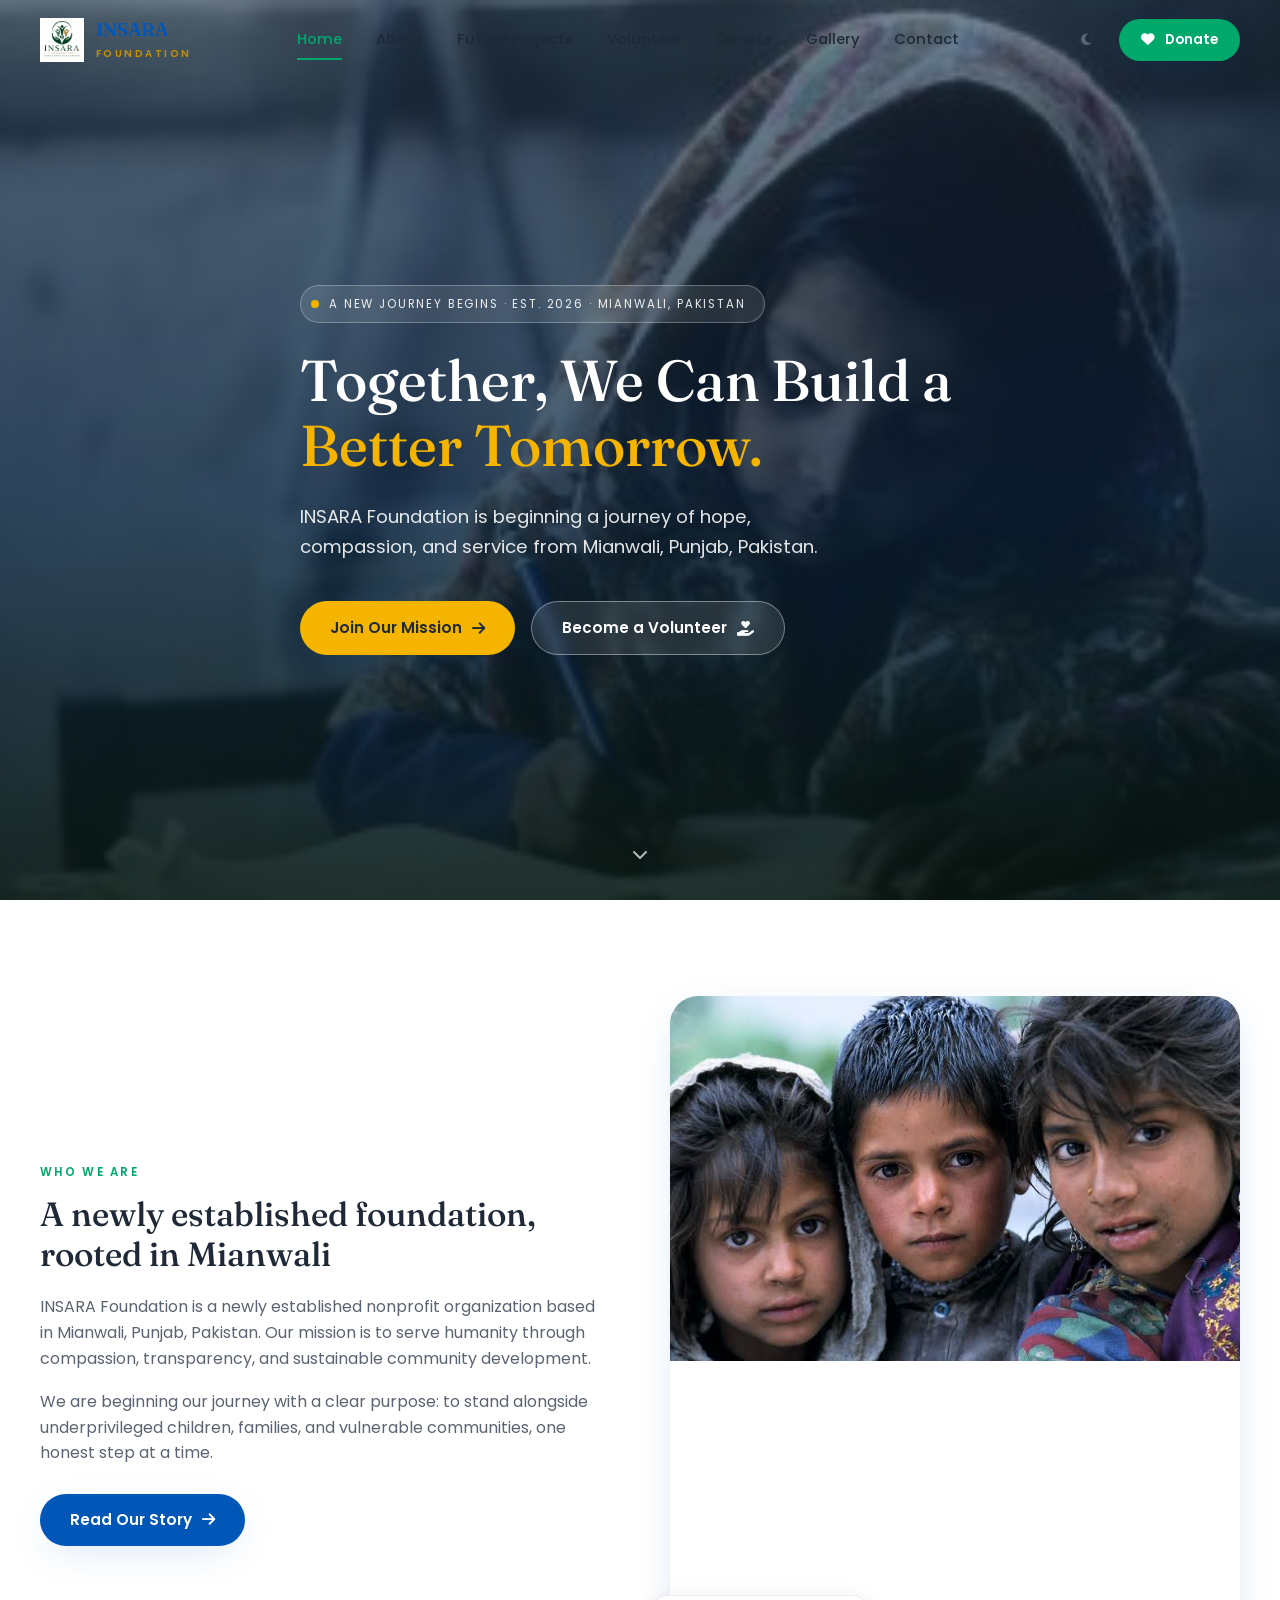
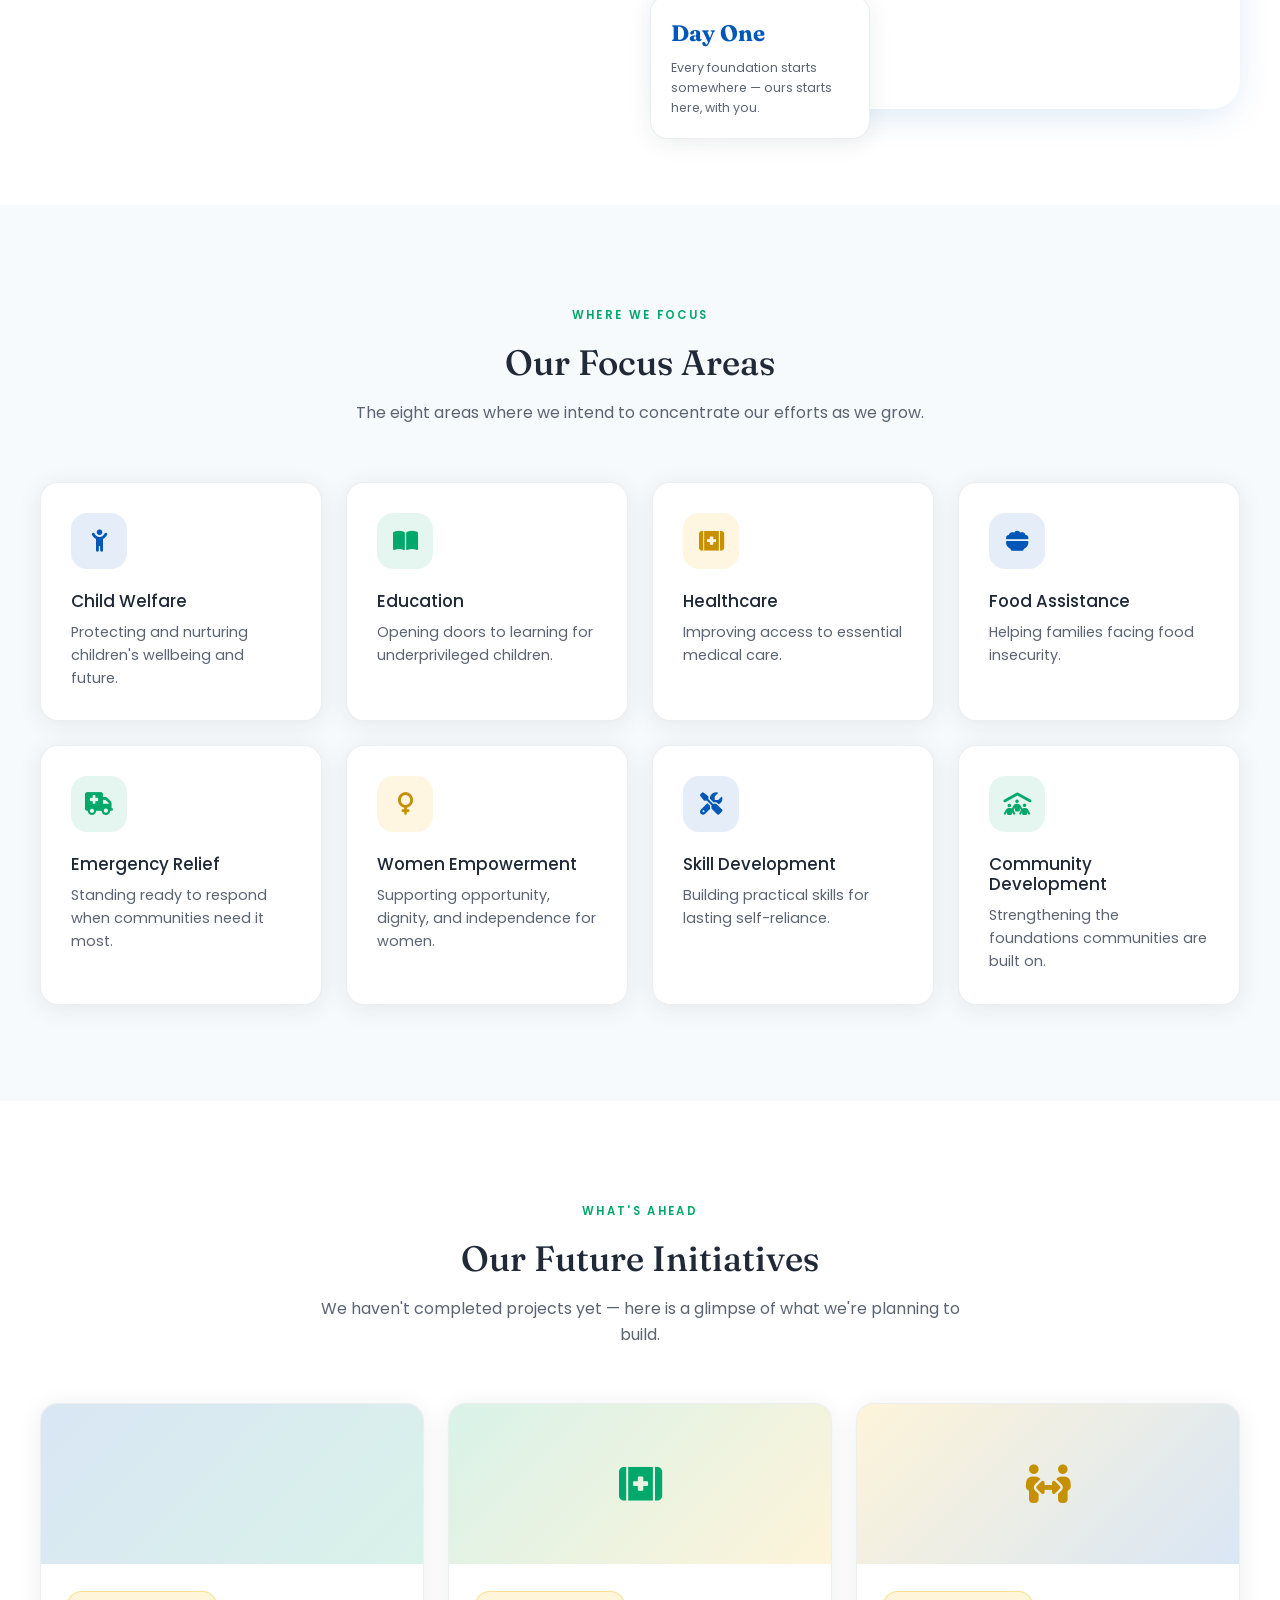
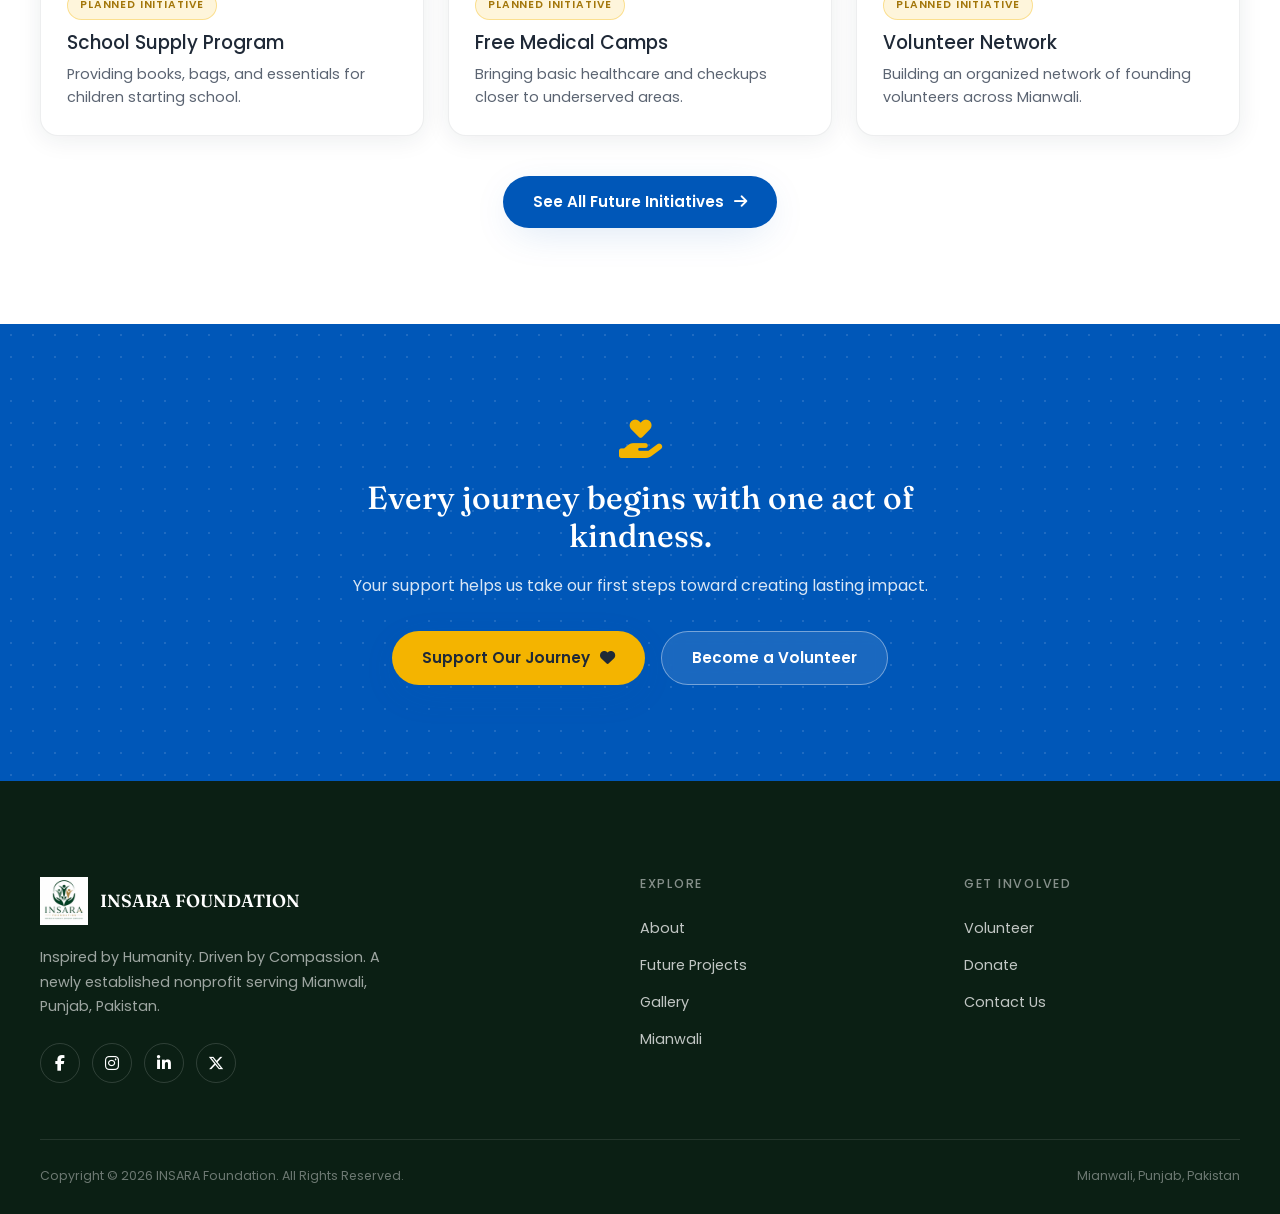
==== index.html @ dec99f6a "first test" ====
<!DOCTYPE html>
<html lang="en">
<head>
<meta charset="UTF-8">
<meta name="viewport" content="width=device-width, initial-scale=1.0">
<title>INSARA Foundation | Inspired by Humanity. Driven by Compassion.</title>
<meta name="description" content="INSARA Foundation is a newly established nonprofit organization based in Mianwali, Punjab, Pakistan, serving humanity through compassion, transparency, and sustainable community development.">
<meta name="keywords" content="INSARA Foundation, Mianwali, Punjab, Pakistan, NGO, nonprofit, charity, humanitarian, volunteer, donate">
<meta property="og:title" content="INSARA Foundation | Inspired by Humanity. Driven by Compassion.">
<meta property="og:description" content="INSARA Foundation is a newly established nonprofit organization based in Mianwali, Punjab, Pakistan, serving humanity through compassion, transparency, and sustainable community development.">
<meta property="og:type" content="website">
<meta property="og:image" content="images/hero.jpg">
<link rel="icon" href="images/favicon.png" type="image/png">
<link rel="stylesheet" href="css/style.css">
<link rel="stylesheet" href="css/responsive.css">
<link rel="stylesheet" href="https://cdnjs.cloudflare.com/ajax/libs/font-awesome/6.5.1/css/all.min.css">
</head>
<body>
<header class="site-header" id="site-header">
  <div class="container nav-wrap">
    <a href="index.html" class="brand">
      <img src="images/logo-sm.png" alt="INSARA Foundation logo" width="44" height="44">
      <span>
        <span class="brand-name">INSARA</span>
        <span class="brand-sub">FOUNDATION</span>
      </span>
    </a>
    <nav class="main-nav">
        <a href="index.html" class="active">Home</a>
        <a href="about.html">About</a>
        <a href="projects.html">Future Projects</a>
        <a href="volunteer.html">Volunteer</a>
        <a href="donate.html">Donate</a>
        <a href="gallery.html">Gallery</a>
        <a href="contact.html">Contact</a>
    </nav>
    <div class="header-actions">
      <button class="icon-btn" id="dark-toggle" aria-label="Toggle dark mode"><i class="fa-solid fa-moon"></i></button>
      <a href="donate.html" class="btn btn-secondary" style="padding:10px 22px;font-size:.85rem;"><i class="fa-solid fa-heart"></i> Donate</a>
      <button class="icon-btn menu-toggle" id="menu-toggle" aria-label="Open menu" aria-expanded="false"><i class="fa-solid fa-bars"></i></button>
    </div>
  </div>
  <div class="mobile-nav" id="mobile-nav">
      <a href="index.html">Home</a>
      <a href="about.html">About</a>
      <a href="projects.html">Future Projects</a>
      <a href="volunteer.html">Volunteer</a>
      <a href="donate.html">Donate</a>
      <a href="gallery.html">Gallery</a>
      <a href="contact.html">Contact</a>
    <a href="donate.html" class="btn btn-secondary btn-block" style="margin-top:18px;"><i class="fa-solid fa-heart"></i> Donate</a>
  </div>
</header>

<section class="hero" style="background-image:url('images/hero.jpg');">
  <div class="container hero-inner">
    <div class="badge">
      <span class="dot"></span>
      <span>A New Journey Begins &middot; Est. 2026 &middot; Mianwali, Pakistan</span>
    </div>
    <h1>Together, We Can Build a <span>Better Tomorrow.</span></h1>
    <p>INSARA Foundation is beginning a journey of hope, compassion, and service from Mianwali, Punjab, Pakistan.</p>
    <div class="hero-actions">
      <a href="about.html#mission" class="btn btn-accent">Join Our Mission <i class="fa-solid fa-arrow-right"></i></a>
      <a href="volunteer.html" class="btn btn-outline">Become a Volunteer <i class="fa-solid fa-hand-holding-heart"></i></a>
    </div>
  </div>
  <a href="#about-teaser" class="scroll-cue" aria-label="Scroll down"><i class="fa-solid fa-chevron-down"></i></a>
</section>

<section class="section" id="about-teaser">
  <div class="container two-col">
    <div class="reveal">
      <span class="eyebrow">Who We Are</span>
      <h2 class="font-display" style="font-size:2.1rem;margin-bottom:20px;">A newly established foundation, rooted in Mianwali</h2>
      <p style="color:var(--color-text-muted);margin-bottom:18px;">INSARA Foundation is a newly established nonprofit organization based in Mianwali, Punjab, Pakistan. Our mission is to serve humanity through compassion, transparency, and sustainable community development.</p>
      <p style="color:var(--color-text-muted);margin-bottom:28px;">We are beginning our journey with a clear purpose: to stand alongside underprivileged children, families, and vulnerable communities, one honest step at a time.</p>
      <a href="about.html" class="btn btn-primary">Read Our Story <i class="fa-solid fa-arrow-right"></i></a>
    </div>
    <div class="img-wrap reveal">
      <div class="img-round" style="aspect-ratio:4/5;">
        <img loading="lazy" src="images/about.jpg" alt="A young girl studying, representing the children INSARA Foundation hopes to support">
      </div>
      <div class="floating-card">
        <strong>Day One</strong>
        <p>Every foundation starts somewhere &mdash; ours starts here, with you.</p>
      </div>
    </div>
  </div>
</section>

<section class="section section-alt">
  <div class="container">
    <div class="section-head reveal">
      <span class="eyebrow">Where We Focus</span>
      <h2 class="font-display">Our Focus Areas</h2>
      <p>The eight areas where we intend to concentrate our efforts as we grow.</p>
    </div>
    <div class="grid grid-4">
      <div class="card focus-card reveal"><div class="icon-box blue"><i class="fa-solid fa-child-reaching"></i></div><h3>Child Welfare</h3><p>Protecting and nurturing children's wellbeing and future.</p></div>
      <div class="card focus-card reveal"><div class="icon-box green"><i class="fa-solid fa-book-open"></i></div><h3>Education</h3><p>Opening doors to learning for underprivileged children.</p></div>
      <div class="card focus-card reveal"><div class="icon-box gold"><i class="fa-solid fa-kit-medical"></i></div><h3>Healthcare</h3><p>Improving access to essential medical care.</p></div>
      <div class="card focus-card reveal"><div class="icon-box blue"><i class="fa-solid fa-bowl-food"></i></div><h3>Food Assistance</h3><p>Helping families facing food insecurity.</p></div>
      <div class="card focus-card reveal"><div class="icon-box green"><i class="fa-solid fa-truck-medical"></i></div><h3>Emergency Relief</h3><p>Standing ready to respond when communities need it most.</p></div>
      <div class="card focus-card reveal"><div class="icon-box gold"><i class="fa-solid fa-venus"></i></div><h3>Women Empowerment</h3><p>Supporting opportunity, dignity, and independence for women.</p></div>
      <div class="card focus-card reveal"><div class="icon-box blue"><i class="fa-solid fa-screwdriver-wrench"></i></div><h3>Skill Development</h3><p>Building practical skills for lasting self-reliance.</p></div>
      <div class="card focus-card reveal"><div class="icon-box green"><i class="fa-solid fa-people-roof"></i></div><h3>Community Development</h3><p>Strengthening the foundations communities are built on.</p></div>
    </div>
  </div>
</section>

<section class="section">
  <div class="container">
    <div class="section-head reveal">
      <span class="eyebrow">What's Ahead</span>
      <h2 class="font-display">Our Future Initiatives</h2>
      <p>We haven't completed projects yet &mdash; here is a glimpse of what we're planning to build.</p>
    </div>
    <div class="grid grid-3">
      <div class="card initiative-card reveal">
        <div class="initiative-thumb g1"><i class="fa-solid fa-backpack"></i></div>
        <div class="initiative-body"><span class="planned-badge">Planned Initiative</span><h3 style="margin:12px 0 8px;">School Supply Program</h3><p style="font-size:.9rem;color:var(--color-text-muted);">Providing books, bags, and essentials for children starting school.</p></div>
      </div>
      <div class="card initiative-card reveal">
        <div class="initiative-thumb g2"><i class="fa-solid fa-kit-medical"></i></div>
        <div class="initiative-body"><span class="planned-badge">Planned Initiative</span><h3 style="margin:12px 0 8px;">Free Medical Camps</h3><p style="font-size:.9rem;color:var(--color-text-muted);">Bringing basic healthcare and checkups closer to underserved areas.</p></div>
      </div>
      <div class="card initiative-card reveal">
        <div class="initiative-thumb g3"><i class="fa-solid fa-people-arrows"></i></div>
        <div class="initiative-body"><span class="planned-badge">Planned Initiative</span><h3 style="margin:12px 0 8px;">Volunteer Network</h3><p style="font-size:.9rem;color:var(--color-text-muted);">Building an organized network of founding volunteers across Mianwali.</p></div>
      </div>
    </div>
    <div style="text-align:center;margin-top:40px;">
      <a href="projects.html" class="btn btn-primary">See All Future Initiatives <i class="fa-solid fa-arrow-right"></i></a>
    </div>
  </div>
</section>

<section class="section bg-primary bg-dots">
  <div class="container" style="text-align:center;position:relative;">
    <i class="fa-solid fa-hand-holding-heart" style="font-size:2.4rem;color:var(--color-accent);margin-bottom:20px;display:block;"></i>
    <h2 class="font-display reveal" style="font-size:2rem;max-width:640px;margin:0 auto 18px;">Every journey begins with one act of kindness.</h2>
    <p class="reveal" style="max-width:600px;margin:0 auto 32px;color:rgba(255,255,255,.85);">Your support helps us take our first steps toward creating lasting impact.</p>
    <div style="display:flex;gap:16px;justify-content:center;flex-wrap:wrap;">
      <a href="donate.html" class="btn btn-accent">Support Our Journey <i class="fa-solid fa-heart"></i></a>
      <a href="volunteer.html" class="btn btn-outline">Become a Volunteer</a>
    </div>
  </div>
</section>
<footer class="site-footer">
  <div class="container">
    <div class="footer-grid">
      <div class="footer-brand-col">
        <a href="index.html" class="footer-brand">
          <img src="images/logo-sm.png" alt="INSARA Foundation logo">
          <span class="font-display" style="font-weight:600;font-size:1.1rem;">INSARA FOUNDATION</span>
        </a>
        <p class="footer-desc">Inspired by Humanity. Driven by Compassion. A newly established nonprofit serving Mianwali, Punjab, Pakistan.</p>
        <div class="social-row">
          <a href="#" aria-label="Facebook"><i class="fa-brands fa-facebook-f"></i></a>
          <a href="#" aria-label="Instagram"><i class="fa-brands fa-instagram"></i></a>
          <a href="#" aria-label="LinkedIn"><i class="fa-brands fa-linkedin-in"></i></a>
          <a href="#" aria-label="X"><i class="fa-brands fa-x-twitter"></i></a>
        </div>
      </div>
      <div class="footer-col">
        <h4>Explore</h4>
        <a href="about.html">About</a>
        <a href="projects.html">Future Projects</a>
        <a href="gallery.html">Gallery</a>
        <a href="about.html#mianwali">Mianwali</a>
      </div>
      <div class="footer-col">
        <h4>Get Involved</h4>
        <a href="volunteer.html">Volunteer</a>
        <a href="donate.html">Donate</a>
        <a href="contact.html">Contact Us</a>
      </div>
    </div>
    <div class="footer-bottom">
      <p>Copyright &copy; 2026 INSARA Foundation. All Rights Reserved.</p>
      <p>Mianwali, Punjab, Pakistan</p>
    </div>
  </div>
</footer>

<button class="back-to-top" id="back-to-top" aria-label="Back to top"><i class="fa-solid fa-arrow-up"></i></button>
<script src="js/script.js"></script>
</body>
</html>
---- css/style.css ----
/* ==========================================================================
   INSARA FOUNDATION — MAIN STYLESHEET
   Edit colors, fonts and spacing in :root below to restyle the whole site.
   ========================================================================== */

@import url('https://fonts.googleapis.com/css2?family=Poppins:ital,wght@0,300;0,400;0,500;0,600;0,700;0,800;1,500&family=Fraunces:ital,opsz,wght@0,9..144,500;1,9..144,500&display=swap');

:root{
  /* ---- brand colors (from the requested palette) ---- */
  --color-primary:        #0057B8;
  --color-primary-light:  #2E7CD6;
  --color-primary-dark:   #00408A;
  --color-secondary:      #00A86B;
  --color-secondary-light:#28C48A;
  --color-secondary-dark: #007A4D;
  --color-accent:         #F4B400;
  --color-accent-light:   #FFCB3D;
  --color-accent-dark:    #C79000;
  --color-bg:             #FFFFFF;
  --color-bg-alt:         #F7FAFC;
  --color-text:           #1F2937;
  --color-text-muted:     #5B6472;
  --color-border:         rgba(31,41,55,.08);

  /* ---- dark mode overrides ---- */
  --color-bg-dark:        #0B1120;
  --color-bg-alt-dark:    #0E1626;
  --color-card-dark:      #111A2E;
  --color-text-dark:      #F3F4F6;
  --color-border-dark:    rgba(255,255,255,.1);

  --font-body: 'Poppins', ui-sans-serif, system-ui, sans-serif;
  --font-display: 'Fraunces', 'Poppins', serif;

  --radius-sm: 10px;
  --radius-md: 18px;
  --radius-lg: 28px;
  --radius-pill: 999px;

  --shadow-soft: 0 10px 40px -10px rgba(0,87,184,.18);
  --shadow-card: 0 4px 24px rgba(31,41,55,.08);

  --container: 1240px;
  --header-h: 80px;
}

/* ---------------------------------- reset --------------------------------- */
*, *::before, *::after{ box-sizing:border-box; margin:0; padding:0; }
html{ scroll-behavior:smooth; -webkit-text-size-adjust:100%; }
body{
  font-family:var(--font-body);
  color:var(--color-text);
  background:var(--color-bg);
  line-height:1.6;
  -webkit-font-smoothing:antialiased;
  transition:background-color .3s ease, color .3s ease;
}
img{ max-width:100%; display:block; }
a{ color:inherit; text-decoration:none; }
ul{ list-style:none; }
button{ font-family:inherit; cursor:pointer; border:none; background:none; color:inherit; }
input, textarea, select{ font-family:inherit; font-size:1rem; }
h1,h2,h3,h4{ font-weight:500; line-height:1.2; }
::selection{ background:var(--color-secondary); color:#fff; }

body.dark{
  background:var(--color-bg-dark);
  color:var(--color-text-dark);
}

.container{ max-width:var(--container); margin-inline:auto; padding-inline:20px; }
.section{ padding:96px 0; }
.section-alt{ background:var(--color-bg-alt); }
body.dark .section-alt{ background:var(--color-bg-alt-dark); }

.font-display{ font-family:var(--font-display); }

.eyebrow{
  display:inline-block;
  color:var(--color-secondary);
  font-weight:600;
  letter-spacing:.2em;
  font-size:.72rem;
  text-transform:uppercase;
  margin-bottom:12px;
}
.section-head{ max-width:640px; margin:0 auto 56px; text-align:center; }
.section-head h2{ font-size:2.2rem; margin-top:6px; }
.section-head p{ color:var(--color-text-muted); margin-top:16px; }
body.dark .section-head p{ color:#9CA3AF; }

/* ------------------------------- buttons ------------------------------- */
.btn{
  display:inline-flex; align-items:center; gap:10px;
  font-weight:600; font-size:.95rem;
  padding:14px 30px; border-radius:var(--radius-pill);
  transition:transform .2s ease, box-shadow .2s ease, background-color .2s ease, color .2s ease;
}
.btn:hover{ transform:translateY(-2px); }
.btn-primary{ background:var(--color-primary); color:#fff; box-shadow:var(--shadow-soft); }
.btn-primary:hover{ background:var(--color-primary-dark); }
.btn-secondary{ background:var(--color-secondary); color:#fff; box-shadow:var(--shadow-soft); }
.btn-secondary:hover{ background:var(--color-secondary-dark); }
.btn-accent{ background:var(--color-accent); color:var(--color-text); box-shadow:var(--shadow-soft); }
.btn-accent:hover{ background:var(--color-accent-dark); }
.btn-outline{ background:rgba(255,255,255,.1); border:1px solid rgba(255,255,255,.4); color:#fff; backdrop-filter:blur(6px); }
.btn-outline:hover{ background:rgba(255,255,255,.2); }
.btn-block{ width:100%; justify-content:center; }

/* -------------------------------- header -------------------------------- */
.site-header{
  position:fixed; top:0; left:0; right:0; z-index:1000;
  transition:all .3s ease;
}
.site-header.scrolled{
  background:rgba(255,255,255,.92);
  backdrop-filter:blur(12px);
  box-shadow:0 4px 24px rgba(0,0,0,.08);
}
body.dark .site-header.scrolled{ background:rgba(11,17,32,.92); }

.nav-wrap{
  display:flex; align-items:center; justify-content:space-between;
  height:var(--header-h); transition:height .3s ease;
}
.site-header.scrolled .nav-wrap{ height:64px; }

.brand{ display:flex; align-items:center; gap:12px; }
.brand img{ height:44px; width:44px; object-fit:contain; }
.brand-name{ font-family:var(--font-display); font-weight:600; font-size:1.15rem; color:var(--color-primary); line-height:1.1; }
body.dark .brand-name{ color:#fff; }
.brand-sub{ display:block; font-size:.62rem; letter-spacing:.25em; color:var(--color-accent-dark); font-weight:600; margin-top:2px; }
body.dark .brand-sub{ color:var(--color-accent); }

.main-nav{ display:flex; align-items:center; gap:34px; }
.main-nav a{
  font-size:.92rem; font-weight:500; color:var(--color-text); position:relative; padding:4px 0;
}
body.dark .main-nav a{ color:#E5E7EB; }
.main-nav a::after{
  content:''; position:absolute; left:0; bottom:-4px; width:0; height:2px;
  background:var(--color-secondary); transition:width .25s ease;
}
.main-nav a:hover::after, .main-nav a.active::after{ width:100%; }
.main-nav a.active{ color:var(--color-secondary); }

.header-actions{ display:flex; align-items:center; gap:12px; }
.icon-btn{
  height:42px; width:42px; border-radius:50%; display:grid; place-items:center;
  border:1px solid var(--color-border); color:var(--color-text-muted);
  transition:all .2s ease;
}
.icon-btn:hover{ border-color:var(--color-secondary); color:var(--color-secondary); }
body.dark .icon-btn{ border-color:var(--color-border-dark); color:#D1D5DB; }

.menu-toggle{ display:none; }

.mobile-nav{
  display:none; position:fixed; inset:var(--header-h) 0 0 0; z-index:999;
  background:#fff; padding:24px 20px; overflow-y:auto;
}
body.dark .mobile-nav{ background:var(--color-bg-dark); }
.mobile-nav.open{ display:block; }
.mobile-nav a{
  display:block; padding:16px 4px; border-bottom:1px solid var(--color-border);
  font-weight:500;
}
body.dark .mobile-nav a{ border-color:var(--color-border-dark); }

/* -------------------------------- hero -------------------------------- */
.hero{
  min-height:100vh; display:flex; align-items:center;
  padding-top:calc(var(--header-h) + 40px); padding-bottom:80px;
  position:relative; color:#fff;
  background-size:cover; background-position:center 30%;
}
.hero::before{
  content:''; position:absolute; inset:0;
  background:linear-gradient(180deg, rgba(0,30,60,.55) 0%, rgba(0,30,60,.74) 55%, rgba(3,20,15,.88) 100%);
}
.hero-inner{ position:relative; max-width:720px; }
.badge{
  display:inline-flex; align-items:center; gap:10px;
  background:rgba(255,255,255,.1); border:1px solid rgba(255,255,255,.28);
  backdrop-filter:blur(6px);
  padding:9px 18px 9px 10px; border-radius:var(--radius-pill); margin-bottom:26px;
}
.badge .dot{ height:8px; width:8px; border-radius:50%; background:var(--color-accent); animation:pulse 2s infinite; }
.badge span:last-child{ font-size:.72rem; letter-spacing:.16em; text-transform:uppercase; color:rgba(255,255,255,.9); }
@keyframes pulse{ 0%,100%{ opacity:1;} 50%{ opacity:.4;} }

.hero h1{ font-family:var(--font-display); font-size:clamp(2.2rem, 5vw, 3.6rem); line-height:1.12; }
.hero h1 span{ color:var(--color-accent); }
.hero p{ margin-top:24px; font-size:1.15rem; color:rgba(255,255,255,.88); max-width:560px; }
.hero-actions{ display:flex; flex-wrap:wrap; gap:16px; margin-top:40px; }

.page-hero{
  min-height:52vh; display:flex; align-items:center;
  padding-top:calc(var(--header-h) + 40px); padding-bottom:64px;
  position:relative; color:#fff; background-size:cover; background-position:center;
}
.page-hero::before{ content:''; position:absolute; inset:0; background:linear-gradient(180deg, rgba(0,30,60,.62), rgba(3,20,15,.86)); }
.page-hero-inner{ position:relative; max-width:680px; }
.page-hero h1{ font-family:var(--font-display); font-size:clamp(2rem,4.5vw,3rem); }
.page-hero p{ margin-top:16px; color:rgba(255,255,255,.85); font-size:1.05rem; }
.breadcrumb{ font-size:.8rem; color:rgba(255,255,255,.7); margin-bottom:16px; }
.breadcrumb a:hover{ color:#fff; }

.scroll-cue{
  position:absolute; bottom:32px; left:50%; transform:translateX(-50%);
  color:rgba(255,255,255,.7); animation:bob 2.2s ease-in-out infinite;
}
@keyframes bob{ 0%,100%{ transform:translate(-50%,0);} 50%{ transform:translate(-50%,8px);} }

/* -------------------------------- grids -------------------------------- */
.grid{ display:grid; gap:24px; }
.grid-2{ grid-template-columns:repeat(2,1fr); }
.grid-3{ grid-template-columns:repeat(3,1fr); }
.grid-4{ grid-template-columns:repeat(4,1fr); }
.two-col{ display:grid; grid-template-columns:1fr 1fr; gap:60px; align-items:center; }

/* -------------------------------- cards -------------------------------- */
.card{
  background:#fff; border:1px solid var(--color-border); border-radius:var(--radius-md);
  box-shadow:var(--shadow-card); transition:transform .35s ease, box-shadow .35s ease;
}
body.dark .card{ background:var(--color-card-dark); border-color:var(--color-border-dark); }
.card:hover{ transform:translateY(-6px); box-shadow:0 20px 40px -12px rgba(0,87,184,.22); }
.card-pad{ padding:34px; }

.icon-box{
  height:56px; width:56px; border-radius:16px; display:grid; place-items:center;
  margin-bottom:22px; font-size:1.4rem;
}
.icon-box.blue{ background:rgba(0,87,184,.1); color:var(--color-primary); }
.icon-box.green{ background:rgba(0,168,107,.1); color:var(--color-secondary); }
.icon-box.gold{ background:rgba(244,180,0,.12); color:var(--color-accent-dark); }

.value-card{
  text-align:center; padding:26px 16px; border-radius:var(--radius-md);
  background:#fff; border:1px solid var(--color-border);
}
body.dark .value-card{ background:var(--color-card-dark); border-color:var(--color-border-dark); }
.value-card i{ font-size:1.6rem; margin-bottom:12px; }
.value-card p{ font-weight:500; font-size:.92rem; }

.focus-card{ padding:30px; border-radius:var(--radius-md); }
.focus-card h3{ margin-bottom:10px; font-size:1.05rem; }
.focus-card p{ color:var(--color-text-muted); font-size:.9rem; }
body.dark .focus-card p{ color:#9CA3AF; }

.initiative-card{ border-radius:var(--radius-md); overflow:hidden; }
.initiative-thumb{
  height:160px; display:grid; place-items:center; font-size:2.4rem;
}
.initiative-thumb.g1{ background:linear-gradient(135deg, rgba(0,87,184,.15), rgba(0,168,107,.15)); color:var(--color-primary); }
.initiative-thumb.g2{ background:linear-gradient(135deg, rgba(0,168,107,.15), rgba(244,180,0,.15)); color:var(--color-secondary); }
.initiative-thumb.g3{ background:linear-gradient(135deg, rgba(244,180,0,.15), rgba(0,87,184,.15)); color:var(--color-accent-dark); }
.initiative-body{ padding:26px; }

.planned-badge{
  display:inline-block; font-size:.66rem; letter-spacing:.08em; font-weight:600;
  text-transform:uppercase; padding:5px 12px; border-radius:var(--radius-pill);
  background:rgba(244,180,0,.14); color:#A3760A; border:1px solid rgba(244,180,0,.35);
}
body.dark .planned-badge{ color:var(--color-accent-light); background:rgba(244,180,0,.12); }

/* -------------------------------- info blocks -------------------------------- */
.stat-mini{ text-align:center; }
.stat-mini strong{ display:block; font-family:var(--font-display); font-size:1.6rem; color:var(--color-primary); }
body.dark .stat-mini strong{ color:var(--color-primary-light); }
.stat-mini span{ font-size:.68rem; text-transform:uppercase; letter-spacing:.14em; color:var(--color-text-muted); }

.note-box{
  padding:20px; border-radius:var(--radius-md);
  background:rgba(0,168,107,.06); border:1px solid rgba(0,168,107,.22);
  font-size:.92rem; color:var(--color-text-muted); margin-bottom:26px;
}
body.dark .note-box{ background:rgba(255,255,255,.04); color:#D1D5DB; }

.floating-card{
  position:absolute; bottom:-30px; left:-20px; max-width:220px;
  background:#fff; padding:20px; border-radius:var(--radius-md); box-shadow:var(--shadow-card);
  border:1px solid var(--color-border);
}
body.dark .floating-card{ background:var(--color-card-dark); border-color:var(--color-border-dark); }
.floating-card strong{ display:block; font-family:var(--font-display); font-size:1.4rem; color:var(--color-primary); }
body.dark .floating-card strong{ color:var(--color-primary-light); }
.floating-card p{ font-size:.78rem; color:var(--color-text-muted); margin-top:6px; }

.img-round{ border-radius:var(--radius-lg); overflow:hidden; box-shadow:var(--shadow-soft); }
.img-wrap{ position:relative; }

/* -------------------------------- city chips -------------------------------- */
.city-chip{
  display:inline-flex; align-items:center; gap:8px;
  padding:11px 22px; border-radius:var(--radius-pill); font-size:.9rem; font-weight:600;
}
.city-chip.active{ background:var(--color-primary); color:#fff; box-shadow:var(--shadow-soft); }
.city-chip.disabled{
  background:rgba(31,41,55,.05); color:var(--color-text-muted);
  border:1px dashed var(--color-border); cursor:not-allowed;
}
body.dark .city-chip.disabled{ background:rgba(255,255,255,.04); border-color:var(--color-border-dark); color:#6B7280; }

/* -------------------------------- gallery -------------------------------- */
.gallery-placeholder{
  aspect-ratio:1/1; border-radius:var(--radius-md);
  border:2px dashed var(--color-border);
  display:grid; place-items:center; color:#C7CDD6; font-size:1.8rem;
}
body.dark .gallery-placeholder{ border-color:var(--color-border-dark); color:#3A4356; }

/* -------------------------------- forms -------------------------------- */
.form-group{ margin-bottom:20px; }
.form-group label{ display:block; font-size:.9rem; font-weight:500; margin-bottom:8px; }
.form-group input, .form-group textarea, .form-group select{
  width:100%; padding:13px 16px; border-radius:12px;
  border:1px solid var(--color-border); background:transparent; color:inherit;
  transition:border-color .2s ease;
}
body.dark .form-group input, body.dark .form-group textarea, body.dark .form-group select{ border-color:var(--color-border-dark); }
.form-group input:focus, .form-group textarea:focus, .form-group select:focus{
  outline:none; border-color:var(--color-secondary);
}
.form-row{ display:grid; grid-template-columns:1fr 1fr; gap:20px; }
.form-status{
  margin-top:16px; font-size:.9rem; color:var(--color-secondary); display:none;
}
.form-status.show{ display:block; }

.contact-item{
  display:flex; gap:16px; align-items:flex-start;
  padding:22px; border-radius:var(--radius-md);
  background:#fff; border:1px solid var(--color-border); box-shadow:var(--shadow-card);
  margin-bottom:18px;
}
body.dark .contact-item{ background:var(--color-card-dark); border-color:var(--color-border-dark); }
.contact-item .icon-box{ margin-bottom:0; flex-shrink:0; }
.contact-item h4{ font-size:.9rem; margin-bottom:4px; }
.contact-item p, .contact-item a{ font-size:.9rem; color:var(--color-text-muted); }
body.dark .contact-item p, body.dark .contact-item a{ color:#9CA3AF; }

.map-frame{ border-radius:var(--radius-md); overflow:hidden; border:1px solid var(--color-border); box-shadow:var(--shadow-card); aspect-ratio:4/3; }
body.dark .map-frame{ border-color:var(--color-border-dark); }
.map-frame iframe{ width:100%; height:100%; border:0; }
body.dark .map-frame iframe{ filter:invert(92%) hue-rotate(180deg); }

/* -------------------------------- footer -------------------------------- */
.site-footer{ background:#0B1F14; color:#fff; padding:96px 0 28px; }
.footer-grid{ display:grid; grid-template-columns:2fr 1fr 1fr; gap:48px; padding-bottom:56px; border-bottom:1px solid rgba(255,255,255,.1); }
.footer-brand{ display:flex; align-items:center; gap:12px; margin-bottom:20px; }
.footer-brand img{ height:48px; width:48px; object-fit:contain; }
.footer-desc{ color:rgba(255,255,255,.6); font-size:.9rem; max-width:340px; line-height:1.7; }
.social-row{ display:flex; gap:12px; margin-top:24px; }
.social-row a{
  height:40px; width:40px; border-radius:50%; display:grid; place-items:center;
  border:1px solid rgba(255,255,255,.15); transition:all .2s ease;
}
.social-row a:hover{ background:var(--color-secondary); border-color:var(--color-secondary); }
.footer-col h4{ font-size:.78rem; text-transform:uppercase; letter-spacing:.14em; color:rgba(255,255,255,.5); margin-bottom:18px; }
.footer-col a{ display:block; padding:7px 0; font-size:.9rem; color:rgba(255,255,255,.75); transition:color .2s ease; }
.footer-col a:hover{ color:var(--color-accent); }
.footer-bottom{ display:flex; justify-content:space-between; align-items:center; padding-top:26px; font-size:.78rem; color:rgba(255,255,255,.4); }

/* -------------------------------- misc -------------------------------- */
.back-to-top{
  position:fixed; bottom:26px; right:26px; z-index:900;
  height:48px; width:48px; border-radius:50%;
  background:var(--color-primary); color:#fff; display:grid; place-items:center;
  box-shadow:var(--shadow-soft);
  opacity:0; pointer-events:none; transform:translateY(16px);
  transition:all .3s ease;
}
.back-to-top.show{ opacity:1; pointer-events:auto; transform:translateY(0); }

.reveal{ opacity:0; transform:translateY(24px); transition:opacity .7s ease, transform .7s ease; }
.reveal.in{ opacity:1; transform:translateY(0); }
@media (prefers-reduced-motion: reduce){
  .reveal{ opacity:1; transform:none; transition:none; }
  html{ scroll-behavior:auto; }
}

.bg-primary{ background:var(--color-primary); color:#fff; position:relative; overflow:hidden; }
.bg-dots::before{
  content:''; position:absolute; inset:0; opacity:.12; pointer-events:none;
  background-image:radial-gradient(#fff 1.4px, transparent 1.4px); background-size:22px 22px;
}
---- css/responsive.css ----
/* ==========================================================================
   INSARA FOUNDATION — RESPONSIVE STYLES
   Mobile-first overrides. Edit breakpoints here to adjust layout per device.
   ========================================================================== */

/* ---------- tablets & small laptops (<=1024px) ---------- */
@media (max-width:1024px){
  .grid-4{ grid-template-columns:repeat(2,1fr); }
  .grid-3{ grid-template-columns:repeat(2,1fr); }
  .footer-grid{ grid-template-columns:1fr 1fr; }
  .footer-grid .footer-brand-col{ grid-column:1 / -1; }
}

/* ---------- tablets (<=900px) ---------- */
@media (max-width:900px){
  .main-nav{ display:none; }
  .menu-toggle{ display:grid; place-items:center; }
  .two-col{ grid-template-columns:1fr; gap:40px; }
  .two-col.reverse-mobile > *:first-child{ order:2; }
  .hero h1{ font-size:clamp(1.9rem,7vw,2.8rem); }
  .section{ padding:72px 0; }
  section .container[style*="grid-template-columns:2fr 3fr"]{ grid-template-columns:1fr !important; }
}

/* ---------- mobile (<=640px) ---------- */
@media (max-width:640px){
  :root{ --header-h:72px; }
  .grid-4, .grid-3, .grid-2{ grid-template-columns:repeat(2,1fr); }
  .form-row{ grid-template-columns:1fr; }
  .footer-grid{ grid-template-columns:1fr; }
  .footer-bottom{ flex-direction:column; gap:8px; text-align:center; }
  .section-head h2{ font-size:1.7rem; }
  .hero p{ font-size:1rem; }
  .hero-actions .btn{ width:100%; justify-content:center; }
  .floating-card{ position:static; margin-top:20px; max-width:100%; }
  .btn{ padding:13px 24px; font-size:.9rem; }
  .brand-name{ font-size:1rem; }
  .card-pad{ padding:26px; }
}

/* ---------- very small phones (<=400px) ---------- */
@media (max-width:400px){
  .grid-4, .grid-3, .grid-2{ grid-template-columns:1fr; }
  .container{ padding-inline:16px; }
}

/* ---------- print ---------- */
@media print{
  .site-header, .back-to-top, .mobile-nav{ display:none !important; }
}
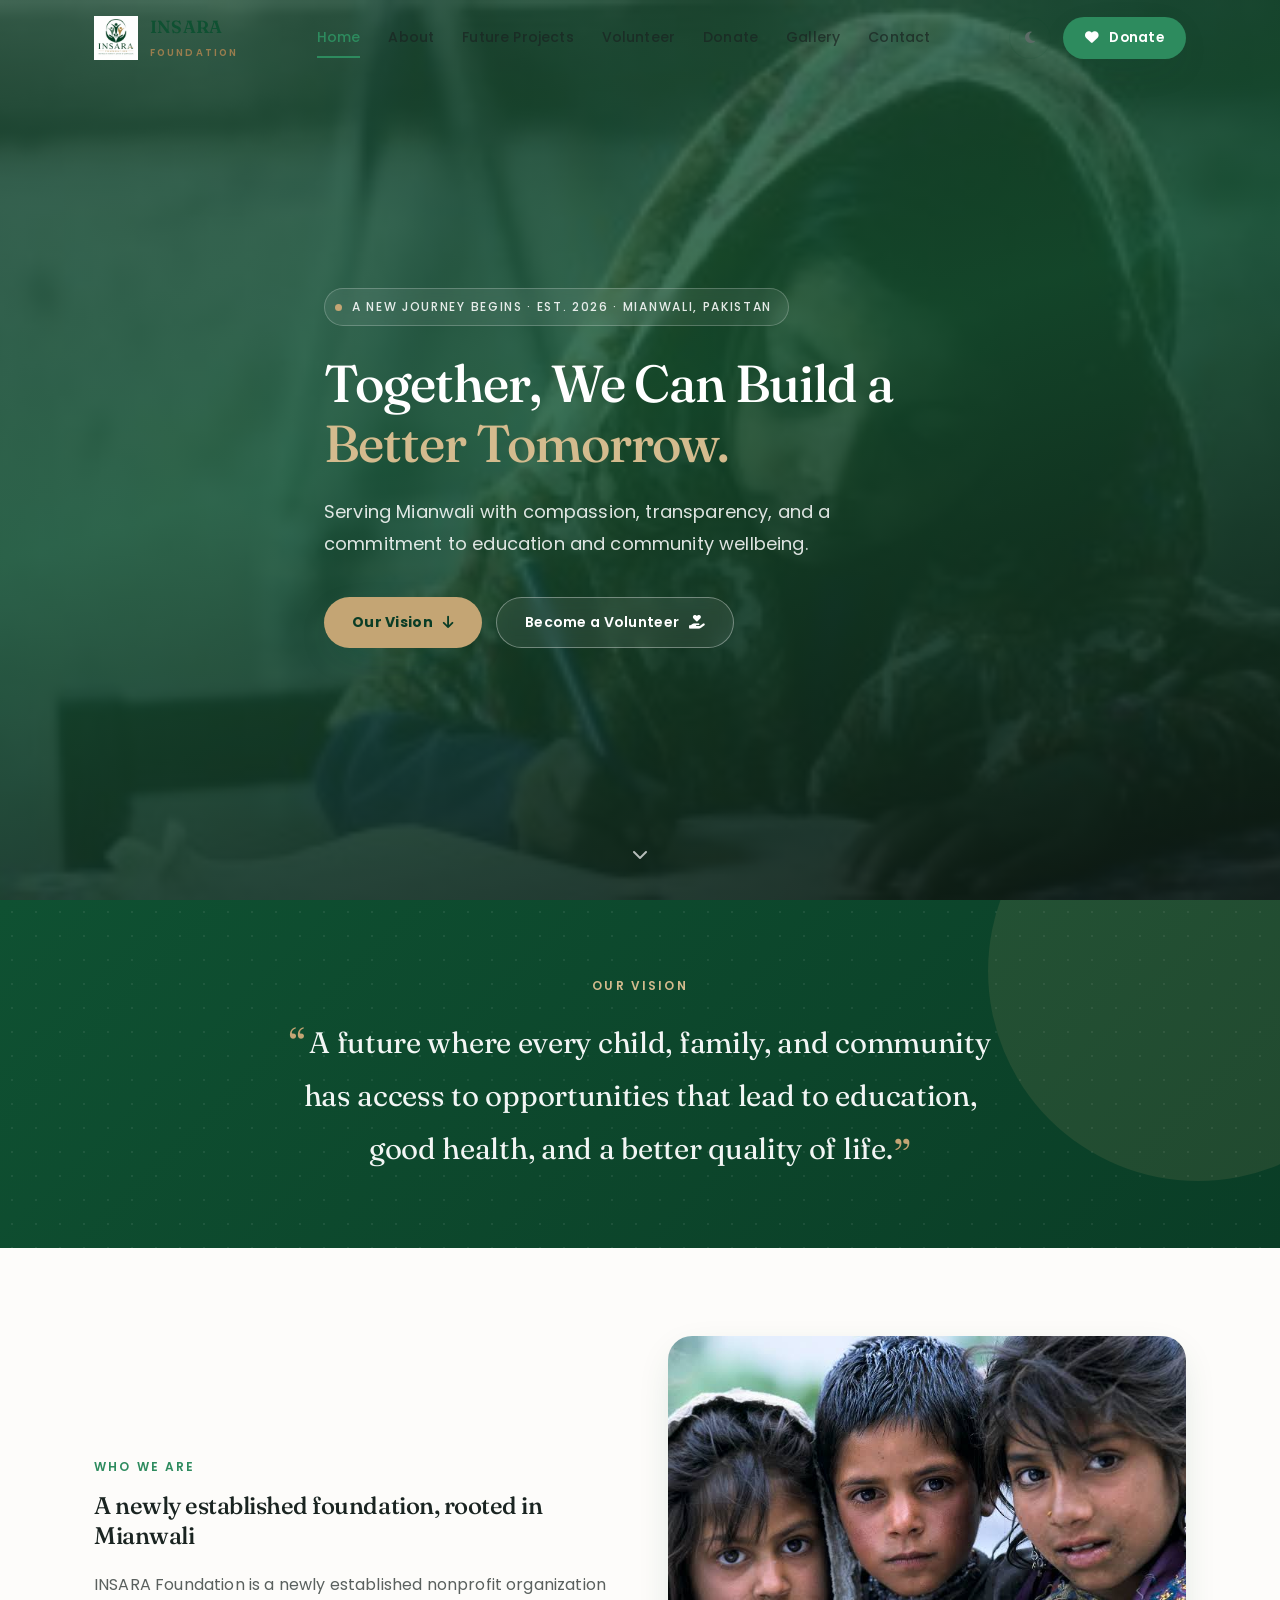
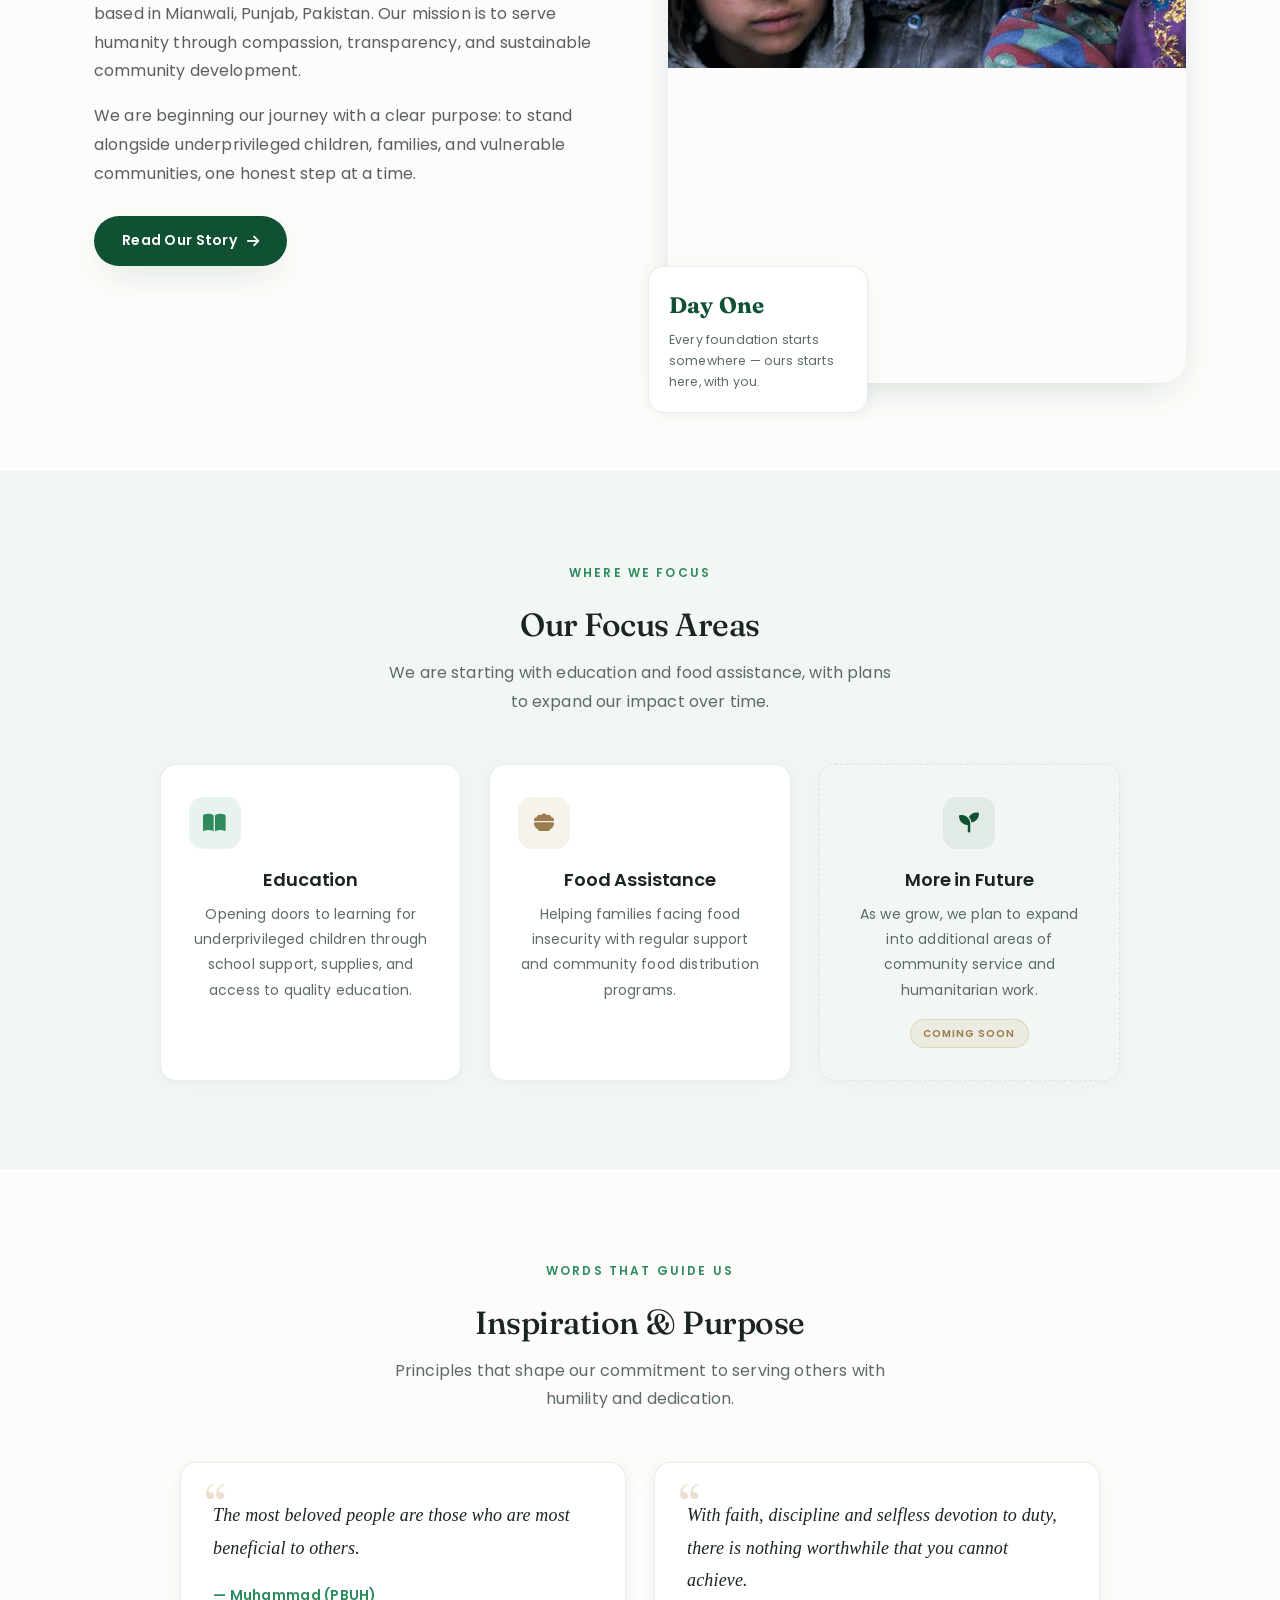
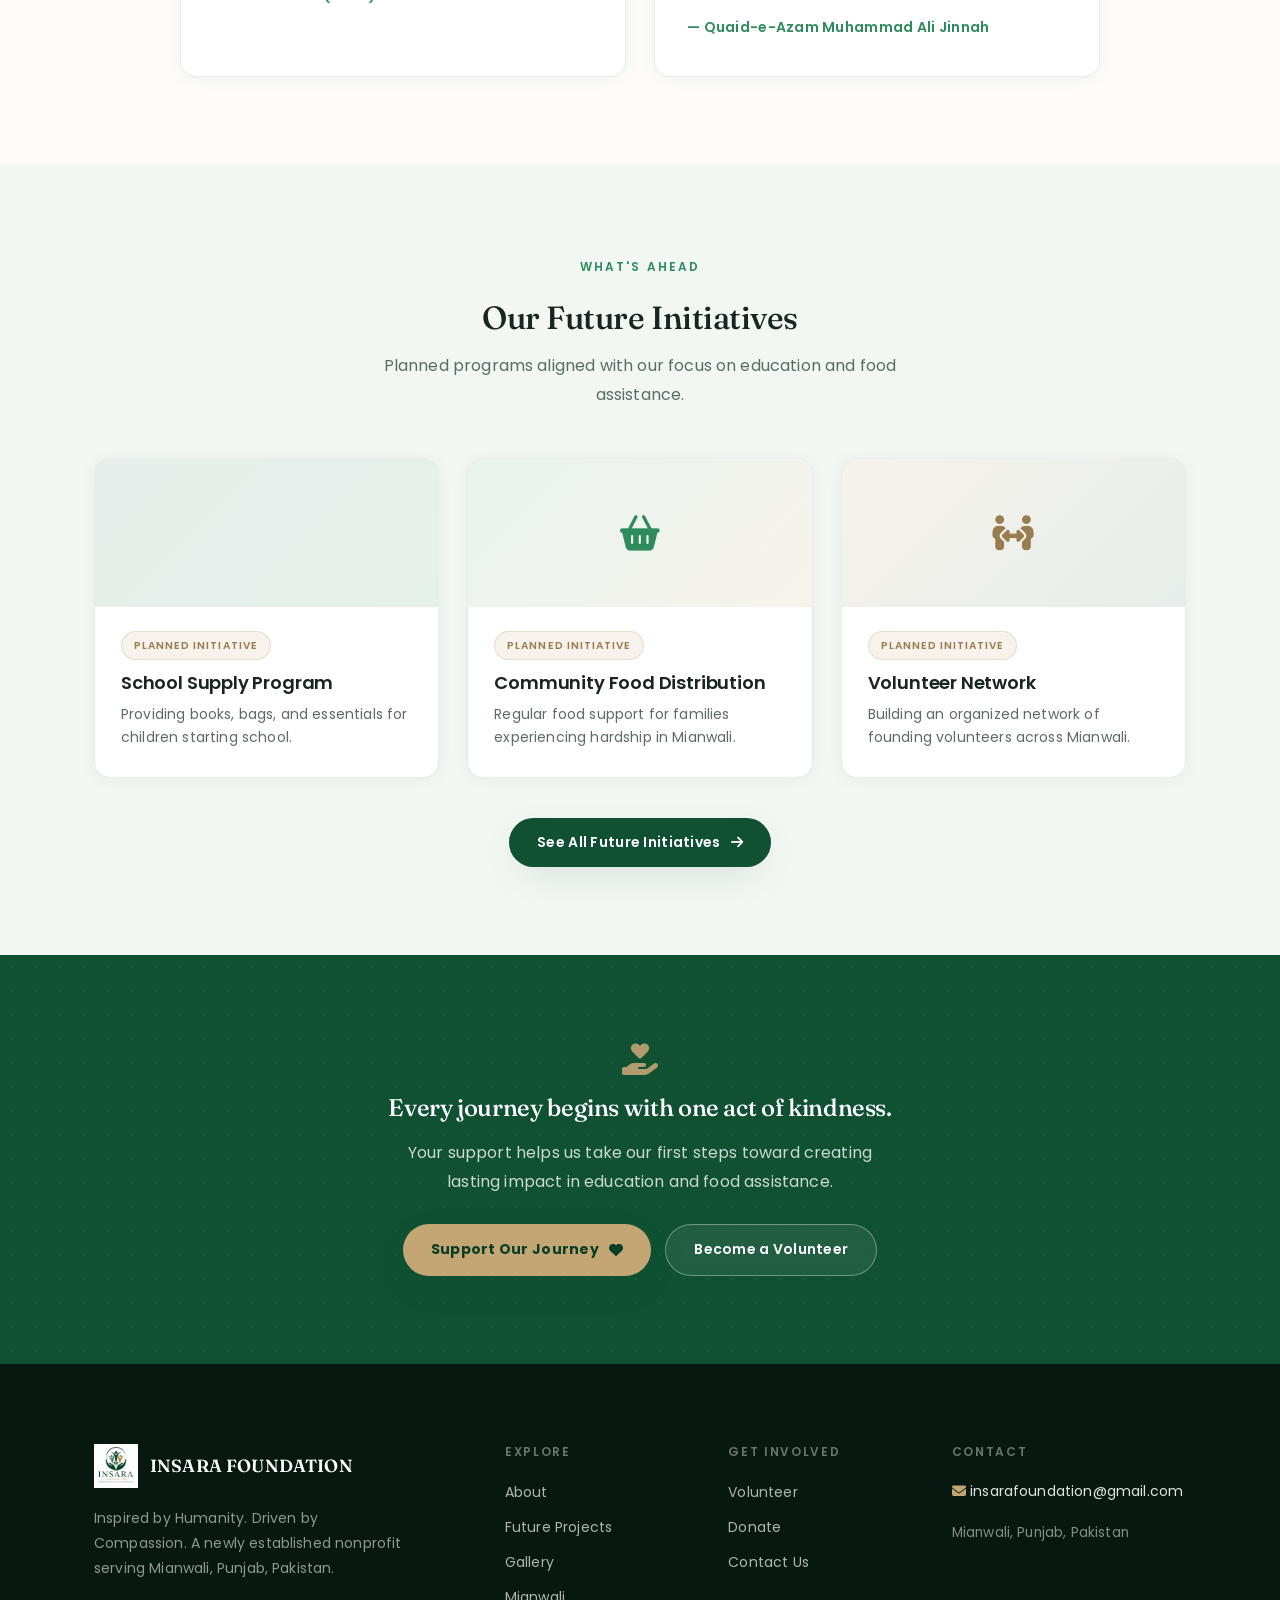
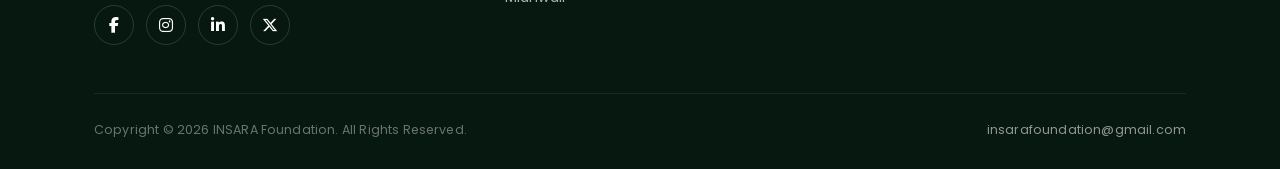
==== commit c913a01b: "final touchups" ====
--- a/index.html
+++ b/index.html
@@ -10,7 +10,11 @@
 <meta property="og:description" content="INSARA Foundation is a newly established nonprofit organization based in Mianwali, Punjab, Pakistan, serving humanity through compassion, transparency, and sustainable community development.">
 <meta property="og:type" content="website">
 <meta property="og:image" content="images/hero.jpg">
-<link rel="icon" href="images/favicon.png" type="image/png">
+<link rel="icon" href="images/favicon.svg" type="image/svg+xml">
+<link rel="icon" href="images/favicon.ico" sizes="any">
+<link rel="icon" href="images/favicon-32x32.png" sizes="32x32" type="image/png">
+<link rel="icon" href="images/favicon-16x16.png" sizes="16x16" type="image/png">
+<link rel="apple-touch-icon" href="images/apple-touch-icon.png">
 <link rel="stylesheet" href="css/style.css">
 <link rel="stylesheet" href="css/responsive.css">
 <link rel="stylesheet" href="https://cdnjs.cloudflare.com/ajax/libs/font-awesome/6.5.1/css/all.min.css">
@@ -59,23 +63,30 @@
       <span>A New Journey Begins &middot; Est. 2026 &middot; Mianwali, Pakistan</span>
     </div>
     <h1>Together, We Can Build a <span>Better Tomorrow.</span></h1>
-    <p>INSARA Foundation is beginning a journey of hope, compassion, and service from Mianwali, Punjab, Pakistan.</p>
+    <p>Serving Mianwali with compassion, transparency, and a commitment to education and community wellbeing.</p>
     <div class="hero-actions">
-      <a href="about.html#mission" class="btn btn-accent">Join Our Mission <i class="fa-solid fa-arrow-right"></i></a>
+      <a href="#vision" class="btn btn-accent">Our Vision <i class="fa-solid fa-arrow-down"></i></a>
       <a href="volunteer.html" class="btn btn-outline">Become a Volunteer <i class="fa-solid fa-hand-holding-heart"></i></a>
     </div>
   </div>
-  <a href="#about-teaser" class="scroll-cue" aria-label="Scroll down"><i class="fa-solid fa-chevron-down"></i></a>
+  <a href="#vision" class="scroll-cue" aria-label="Scroll to vision"><i class="fa-solid fa-chevron-down"></i></a>
+</section>
+
+<section class="vision-banner" id="vision">
+  <div class="container vision-inner reveal">
+    <span class="eyebrow">Our Vision</span>
+    <blockquote class="vision-statement">A future where every child, family, and community has access to opportunities that lead to education, good health, and a better quality of life.</blockquote>
+  </div>
 </section>
 
 <section class="section" id="about-teaser">
   <div class="container two-col">
     <div class="reveal">
       <span class="eyebrow">Who We Are</span>
-      <h2 class="font-display" style="font-size:2.1rem;margin-bottom:20px;">A newly established foundation, rooted in Mianwali</h2>
-      <p style="color:var(--color-text-muted);margin-bottom:18px;">INSARA Foundation is a newly established nonprofit organization based in Mianwali, Punjab, Pakistan. Our mission is to serve humanity through compassion, transparency, and sustainable community development.</p>
-      <p style="color:var(--color-text-muted);margin-bottom:28px;">We are beginning our journey with a clear purpose: to stand alongside underprivileged children, families, and vulnerable communities, one honest step at a time.</p>
-      <a href="about.html" class="btn btn-primary">Read Our Story <i class="fa-solid fa-arrow-right"></i></a>
+      <h2 class="font-display section-title">A newly established foundation, rooted in Mianwali</h2>
+      <p class="prose">INSARA Foundation is a newly established nonprofit organization based in Mianwali, Punjab, Pakistan. Our mission is to serve humanity through compassion, transparency, and sustainable community development.</p>
+      <p class="prose">We are beginning our journey with a clear purpose: to stand alongside underprivileged children, families, and vulnerable communities, one honest step at a time.</p>
+      <a href="about.html" class="btn btn-primary" style="margin-top:28px;">Read Our Story <i class="fa-solid fa-arrow-right"></i></a>
     </div>
     <div class="img-wrap reveal">
       <div class="img-round" style="aspect-ratio:4/5;">
@@ -94,40 +105,68 @@
     <div class="section-head reveal">
       <span class="eyebrow">Where We Focus</span>
       <h2 class="font-display">Our Focus Areas</h2>
-      <p>The eight areas where we intend to concentrate our efforts as we grow.</p>
-    </div>
-    <div class="grid grid-4">
-      <div class="card focus-card reveal"><div class="icon-box blue"><i class="fa-solid fa-child-reaching"></i></div><h3>Child Welfare</h3><p>Protecting and nurturing children's wellbeing and future.</p></div>
-      <div class="card focus-card reveal"><div class="icon-box green"><i class="fa-solid fa-book-open"></i></div><h3>Education</h3><p>Opening doors to learning for underprivileged children.</p></div>
-      <div class="card focus-card reveal"><div class="icon-box gold"><i class="fa-solid fa-kit-medical"></i></div><h3>Healthcare</h3><p>Improving access to essential medical care.</p></div>
-      <div class="card focus-card reveal"><div class="icon-box blue"><i class="fa-solid fa-bowl-food"></i></div><h3>Food Assistance</h3><p>Helping families facing food insecurity.</p></div>
-      <div class="card focus-card reveal"><div class="icon-box green"><i class="fa-solid fa-truck-medical"></i></div><h3>Emergency Relief</h3><p>Standing ready to respond when communities need it most.</p></div>
-      <div class="card focus-card reveal"><div class="icon-box gold"><i class="fa-solid fa-venus"></i></div><h3>Women Empowerment</h3><p>Supporting opportunity, dignity, and independence for women.</p></div>
-      <div class="card focus-card reveal"><div class="icon-box blue"><i class="fa-solid fa-screwdriver-wrench"></i></div><h3>Skill Development</h3><p>Building practical skills for lasting self-reliance.</p></div>
-      <div class="card focus-card reveal"><div class="icon-box green"><i class="fa-solid fa-people-roof"></i></div><h3>Community Development</h3><p>Strengthening the foundations communities are built on.</p></div>
-    </div>
-  </div>
-</section>
-
-<section class="section">
+      <p>We are starting with education and food assistance, with plans to expand our impact over time.</p>
+    </div>
+    <div class="grid grid-focus">
+      <div class="card focus-card reveal">
+        <div class="icon-box green"><i class="fa-solid fa-book-open"></i></div>
+        <h3>Education</h3>
+        <p>Opening doors to learning for underprivileged children through school support, supplies, and access to quality education.</p>
+      </div>
+      <div class="card focus-card reveal">
+        <div class="icon-box gold"><i class="fa-solid fa-bowl-food"></i></div>
+        <h3>Food Assistance</h3>
+        <p>Helping families facing food insecurity with regular support and community food distribution programs.</p>
+      </div>
+      <div class="card focus-card focus-card-future reveal">
+        <div class="icon-box blue"><i class="fa-solid fa-seedling"></i></div>
+        <h3>More in Future</h3>
+        <p>As we grow, we plan to expand into additional areas of community service and humanitarian work.</p>
+        <span class="planned-badge">Coming Soon</span>
+      </div>
+    </div>
+  </div>
+</section>
+
+<section class="section quotes-section">
+  <div class="container">
+    <div class="section-head reveal">
+      <span class="eyebrow">Words That Guide Us</span>
+      <h2 class="font-display">Inspiration &amp; Purpose</h2>
+      <p>Principles that shape our commitment to serving others with humility and dedication.</p>
+    </div>
+    <div class="grid grid-2 quote-grid">
+      <blockquote class="quote-card reveal">
+        <p>The most beloved people are those who are most beneficial to others.</p>
+        <footer>&mdash; Muhammad (PBUH)</footer>
+      </blockquote>
+      <blockquote class="quote-card reveal">
+        <p>With faith, discipline and selfless devotion to duty, there is nothing worthwhile that you cannot achieve.</p>
+        <footer>&mdash; Quaid-e-Azam Muhammad Ali Jinnah</footer>
+      </blockquote>
+    </div>
+  </div>
+</section>
+
+<section class="section section-alt">
   <div class="container">
     <div class="section-head reveal">
       <span class="eyebrow">What's Ahead</span>
       <h2 class="font-display">Our Future Initiatives</h2>
-      <p>We haven't completed projects yet &mdash; here is a glimpse of what we're planning to build.</p>
+      <p>Planned programs aligned with our focus on education and food assistance.</p>
     </div>
     <div class="grid grid-3">
       <div class="card initiative-card reveal">
         <div class="initiative-thumb g1"><i class="fa-solid fa-backpack"></i></div>
-        <div class="initiative-body"><span class="planned-badge">Planned Initiative</span><h3 style="margin:12px 0 8px;">School Supply Program</h3><p style="font-size:.9rem;color:var(--color-text-muted);">Providing books, bags, and essentials for children starting school.</p></div>
+        <div class="initiative-body"><span class="planned-badge">Planned Initiative</span><h3 style="margin:12px 0 8px;">School Supply Program</h3><p class="text-muted" style="font-size:var(--text-sm);">Providing books, bags, and essentials for children starting school.</p></div>
       </div>
       <div class="card initiative-card reveal">
-        <div class="initiative-thumb g2"><i class="fa-solid fa-kit-medical"></i></div>
-        <div class="initiative-body"><span class="planned-badge">Planned Initiative</span><h3 style="margin:12px 0 8px;">Free Medical Camps</h3><p style="font-size:.9rem;color:var(--color-text-muted);">Bringing basic healthcare and checkups closer to underserved areas.</p></div>
+        <div class="initiative-thumb g2"><i class="fa-solid fa-basket-shopping"></i></div>
+        <div class="initiative-body"><span class="planned-badge">Planned Initiative</span><h3 style="margin:12px 0 8px;">Community Food Distribution</h3><p class="text-muted" style="font-size:var(--text-sm);">Regular food support for families experiencing hardship in Mianwali.</p></div>
       </div>
       <div class="card initiative-card reveal">
         <div class="initiative-thumb g3"><i class="fa-solid fa-people-arrows"></i></div>
-        <div class="initiative-body"><span class="planned-badge">Planned Initiative</span><h3 style="margin:12px 0 8px;">Volunteer Network</h3><p style="font-size:.9rem;color:var(--color-text-muted);">Building an organized network of founding volunteers across Mianwali.</p></div>
+        <div class="initiative-body"><span class="planned-badge">Planned Initiative</span><h3 style="margin:12px 0 8px;">Volunteer Network</h3><p class="text-muted" style="font-size:var(--text-sm);">Building an organized network of founding volunteers across Mianwali.</p></div>
       </div>
     </div>
     <div style="text-align:center;margin-top:40px;">
@@ -136,12 +175,12 @@
   </div>
 </section>
 
-<section class="section bg-primary bg-dots">
+<section class="section bg-primary bg-dots cta-section">
   <div class="container" style="text-align:center;position:relative;">
-    <i class="fa-solid fa-hand-holding-heart" style="font-size:2.4rem;color:var(--color-accent);margin-bottom:20px;display:block;"></i>
-    <h2 class="font-display reveal" style="font-size:2rem;max-width:640px;margin:0 auto 18px;">Every journey begins with one act of kindness.</h2>
-    <p class="reveal" style="max-width:600px;margin:0 auto 32px;color:rgba(255,255,255,.85);">Your support helps us take our first steps toward creating lasting impact.</p>
-    <div style="display:flex;gap:16px;justify-content:center;flex-wrap:wrap;">
+    <i class="fa-solid fa-hand-holding-heart" style="font-size:2rem;color:var(--color-accent);margin-bottom:18px;display:block;opacity:.9;"></i>
+    <h2 class="font-display reveal">Every journey begins with one act of kindness.</h2>
+    <p class="reveal">Your support helps us take our first steps toward creating lasting impact in education and food assistance.</p>
+    <div class="cta-actions reveal">
       <a href="donate.html" class="btn btn-accent">Support Our Journey <i class="fa-solid fa-heart"></i></a>
       <a href="volunteer.html" class="btn btn-outline">Become a Volunteer</a>
     </div>
@@ -176,10 +215,15 @@
         <a href="donate.html">Donate</a>
         <a href="contact.html">Contact Us</a>
       </div>
+      <div class="footer-col">
+        <h4>Contact</h4>
+        <a href="mailto:insarafoundation@gmail.com" class="footer-email"><i class="fa-solid fa-envelope"></i> insarafoundation@gmail.com</a>
+        <span class="footer-location">Mianwali, Punjab, Pakistan</span>
+      </div>
     </div>
     <div class="footer-bottom">
       <p>Copyright &copy; 2026 INSARA Foundation. All Rights Reserved.</p>
-      <p>Mianwali, Punjab, Pakistan</p>
+      <p><a href="mailto:insarafoundation@gmail.com">insarafoundation@gmail.com</a></p>
     </div>
   </div>
 </footer>
--- a/css/style.css
+++ b/css/style.css
@@ -6,42 +6,57 @@
 @import url('https://fonts.googleapis.com/css2?family=Poppins:ital,wght@0,300;0,400;0,500;0,600;0,700;0,800;1,500&family=Fraunces:ital,opsz,wght@0,9..144,500;1,9..144,500&display=swap');
 
 :root{
-  /* ---- brand colors (from the requested palette) ---- */
-  --color-primary:        #0057B8;
-  --color-primary-light:  #2E7CD6;
-  --color-primary-dark:   #00408A;
-  --color-secondary:      #00A86B;
-  --color-secondary-light:#28C48A;
-  --color-secondary-dark: #007A4D;
-  --color-accent:         #F4B400;
-  --color-accent-light:   #FFCB3D;
-  --color-accent-dark:    #C79000;
-  --color-bg:             #FFFFFF;
-  --color-bg-alt:         #F7FAFC;
-  --color-text:           #1F2937;
-  --color-text-muted:     #5B6472;
-  --color-border:         rgba(31,41,55,.08);
+  /* ---- refined brand palette (aligned with logo) ---- */
+  --color-primary:        #0F5132;
+  --color-primary-light:  #1A6B44;
+  --color-primary-dark:   #0A3D26;
+  --color-secondary:      #2D8B5E;
+  --color-secondary-light:#3DA874;
+  --color-secondary-dark: #1F6B47;
+  --color-accent:         #C4A574;
+  --color-accent-light:   #D4BB8E;
+  --color-accent-dark:    #9A7D4E;
+  --color-bg:             #FDFCFA;
+  --color-bg-alt:         #F3F7F4;
+  --color-text:           #1A2421;
+  --color-text-muted:     #5C6B66;
+  --color-text-soft:      rgba(26,36,33,.72);
+  --color-border:         rgba(15,81,50,.1);
 
   /* ---- dark mode overrides ---- */
-  --color-bg-dark:        #0B1120;
-  --color-bg-alt-dark:    #0E1626;
-  --color-card-dark:      #111A2E;
-  --color-text-dark:      #F3F4F6;
-  --color-border-dark:    rgba(255,255,255,.1);
+  --color-bg-dark:        #0A1612;
+  --color-bg-alt-dark:    #0E1E18;
+  --color-card-dark:      #122820;
+  --color-text-dark:      #EDF2EF;
+  --color-border-dark:    rgba(255,255,255,.08);
 
   --font-body: 'Poppins', ui-sans-serif, system-ui, sans-serif;
   --font-display: 'Fraunces', 'Poppins', serif;
 
-  --radius-sm: 10px;
-  --radius-md: 18px;
-  --radius-lg: 28px;
+  --radius-sm: 8px;
+  --radius-md: 16px;
+  --radius-lg: 24px;
   --radius-pill: 999px;
 
-  --shadow-soft: 0 10px 40px -10px rgba(0,87,184,.18);
-  --shadow-card: 0 4px 24px rgba(31,41,55,.08);
-
-  --container: 1240px;
-  --header-h: 80px;
+  --shadow-soft: 0 12px 40px -12px rgba(15,81,50,.2);
+  --shadow-card: 0 2px 16px rgba(15,81,50,.06);
+  --shadow-card-hover: 0 16px 40px -12px rgba(15,81,50,.18);
+
+  --container: 1140px;
+  --header-h: 76px;
+
+  /* ---- typography scale ---- */
+  --text-xs: .75rem;
+  --text-sm: .875rem;
+  --text-base: 1rem;
+  --text-lg: 1.125rem;
+  --text-xl: 1.25rem;
+  --text-2xl: 1.5rem;
+  --text-3xl: 2rem;
+  --text-4xl: 2.5rem;
+  --leading-tight: 1.25;
+  --leading-normal: 1.65;
+  --leading-relaxed: 1.8;
 }
 
 /* ---------------------------------- reset --------------------------------- */
@@ -51,7 +66,9 @@
   font-family:var(--font-body);
   color:var(--color-text);
   background:var(--color-bg);
-  line-height:1.6;
+  font-size:var(--text-base);
+  line-height:var(--leading-normal);
+  letter-spacing:.01em;
   -webkit-font-smoothing:antialiased;
   transition:background-color .3s ease, color .3s ease;
 }
@@ -60,7 +77,14 @@
 ul{ list-style:none; }
 button{ font-family:inherit; cursor:pointer; border:none; background:none; color:inherit; }
 input, textarea, select{ font-family:inherit; font-size:1rem; }
-h1,h2,h3,h4{ font-weight:500; line-height:1.2; }
+h1,h2,h3,h4{ font-weight:500; line-height:var(--leading-tight); letter-spacing:-.015em; }
+.text-muted{ color:var(--color-text-muted); }
+body.dark .text-muted{ color:#9CAFA8; }
+.prose{ color:var(--color-text-soft); line-height:var(--leading-relaxed); }
+body.dark .prose{ color:rgba(237,242,239,.78); }
+.prose + .prose{ margin-top:1rem; }
+.lead{ font-size:var(--text-lg); line-height:var(--leading-relaxed); color:var(--color-text-soft); }
+body.dark .lead{ color:rgba(237,242,239,.82); }
 ::selection{ background:var(--color-secondary); color:#fff; }
 
 body.dark{
@@ -68,8 +92,9 @@
   color:var(--color-text-dark);
 }
 
-.container{ max-width:var(--container); margin-inline:auto; padding-inline:20px; }
-.section{ padding:96px 0; }
+.container{ max-width:var(--container); margin-inline:auto; padding-inline:24px; }
+.section{ padding:88px 0; }
+.section-compact{ padding:64px 0; }
 .section-alt{ background:var(--color-bg-alt); }
 body.dark .section-alt{ background:var(--color-bg-alt-dark); }
 
@@ -79,32 +104,34 @@
   display:inline-block;
   color:var(--color-secondary);
   font-weight:600;
-  letter-spacing:.2em;
-  font-size:.72rem;
+  letter-spacing:.18em;
+  font-size:var(--text-xs);
   text-transform:uppercase;
-  margin-bottom:12px;
-}
-.section-head{ max-width:640px; margin:0 auto 56px; text-align:center; }
-.section-head h2{ font-size:2.2rem; margin-top:6px; }
-.section-head p{ color:var(--color-text-muted); margin-top:16px; }
-body.dark .section-head p{ color:#9CA3AF; }
+  margin-bottom:14px;
+}
+.section-head{ max-width:600px; margin:0 auto 48px; text-align:center; }
+.section-head h2{ font-size:var(--text-3xl); margin-top:8px; font-weight:500; }
+.section-title{ font-size:var(--text-2xl); margin-bottom:20px; font-weight:500; letter-spacing:-.02em; }
+.section-head p{ color:var(--color-text-muted); margin-top:14px; font-size:var(--text-base); line-height:var(--leading-relaxed); max-width:520px; margin-inline:auto; }
+body.dark .section-head p{ color:#9CAFA8; }
 
 /* ------------------------------- buttons ------------------------------- */
 .btn{
   display:inline-flex; align-items:center; gap:10px;
-  font-weight:600; font-size:.95rem;
-  padding:14px 30px; border-radius:var(--radius-pill);
+  font-weight:600; font-size:var(--text-sm);
+  padding:13px 28px; border-radius:var(--radius-pill);
+  letter-spacing:.02em;
   transition:transform .2s ease, box-shadow .2s ease, background-color .2s ease, color .2s ease;
 }
-.btn:hover{ transform:translateY(-2px); }
+.btn:hover{ transform:translateY(-1px); }
 .btn-primary{ background:var(--color-primary); color:#fff; box-shadow:var(--shadow-soft); }
-.btn-primary:hover{ background:var(--color-primary-dark); }
+.btn-primary:hover{ background:var(--color-primary-dark); box-shadow:var(--shadow-card-hover); }
 .btn-secondary{ background:var(--color-secondary); color:#fff; box-shadow:var(--shadow-soft); }
 .btn-secondary:hover{ background:var(--color-secondary-dark); }
-.btn-accent{ background:var(--color-accent); color:var(--color-text); box-shadow:var(--shadow-soft); }
-.btn-accent:hover{ background:var(--color-accent-dark); }
-.btn-outline{ background:rgba(255,255,255,.1); border:1px solid rgba(255,255,255,.4); color:#fff; backdrop-filter:blur(6px); }
-.btn-outline:hover{ background:rgba(255,255,255,.2); }
+.btn-accent{ background:var(--color-accent); color:var(--color-primary-dark); box-shadow:var(--shadow-soft); font-weight:700; }
+.btn-accent:hover{ background:var(--color-accent-dark); color:#fff; }
+.btn-outline{ background:rgba(255,255,255,.08); border:1px solid rgba(255,255,255,.35); color:#fff; backdrop-filter:blur(8px); }
+.btn-outline:hover{ background:rgba(255,255,255,.16); border-color:rgba(255,255,255,.5); }
 .btn-block{ width:100%; justify-content:center; }
 
 /* -------------------------------- header -------------------------------- */
@@ -113,11 +140,11 @@
   transition:all .3s ease;
 }
 .site-header.scrolled{
-  background:rgba(255,255,255,.92);
-  backdrop-filter:blur(12px);
-  box-shadow:0 4px 24px rgba(0,0,0,.08);
-}
-body.dark .site-header.scrolled{ background:rgba(11,17,32,.92); }
+  background:rgba(253,252,250,.94);
+  backdrop-filter:blur(16px);
+  box-shadow:0 1px 0 var(--color-border), 0 8px 32px rgba(15,81,50,.06);
+}
+body.dark .site-header.scrolled{ background:rgba(10,22,18,.94); box-shadow:0 1px 0 var(--color-border-dark); }
 
 .nav-wrap{
   display:flex; align-items:center; justify-content:space-between;
@@ -127,16 +154,16 @@
 
 .brand{ display:flex; align-items:center; gap:12px; }
 .brand img{ height:44px; width:44px; object-fit:contain; }
-.brand-name{ font-family:var(--font-display); font-weight:600; font-size:1.15rem; color:var(--color-primary); line-height:1.1; }
-body.dark .brand-name{ color:#fff; }
-.brand-sub{ display:block; font-size:.62rem; letter-spacing:.25em; color:var(--color-accent-dark); font-weight:600; margin-top:2px; }
+.brand-name{ font-family:var(--font-display); font-weight:600; font-size:1.1rem; color:var(--color-primary); line-height:1.1; letter-spacing:.01em; }
+body.dark .brand-name{ color:#EDF2EF; }
+.brand-sub{ display:block; font-size:.6rem; letter-spacing:.22em; color:var(--color-accent-dark); font-weight:600; margin-top:3px; }
 body.dark .brand-sub{ color:var(--color-accent); }
 
-.main-nav{ display:flex; align-items:center; gap:34px; }
+.main-nav{ display:flex; align-items:center; gap:28px; }
 .main-nav a{
-  font-size:.92rem; font-weight:500; color:var(--color-text); position:relative; padding:4px 0;
-}
-body.dark .main-nav a{ color:#E5E7EB; }
+  font-size:var(--text-sm); font-weight:500; color:var(--color-text-soft); position:relative; padding:4px 0;
+}
+body.dark .main-nav a{ color:rgba(237,242,239,.82); }
 .main-nav a::after{
   content:''; position:absolute; left:0; bottom:-4px; width:0; height:2px;
   background:var(--color-secondary); transition:width .25s ease;
@@ -162,8 +189,8 @@
 body.dark .mobile-nav{ background:var(--color-bg-dark); }
 .mobile-nav.open{ display:block; }
 .mobile-nav a{
-  display:block; padding:16px 4px; border-bottom:1px solid var(--color-border);
-  font-weight:500;
+  display:block; padding:15px 4px; border-bottom:1px solid var(--color-border);
+  font-weight:500; font-size:var(--text-sm); color:var(--color-text-soft);
 }
 body.dark .mobile-nav a{ border-color:var(--color-border-dark); }
 
@@ -176,34 +203,58 @@
 }
 .hero::before{
   content:''; position:absolute; inset:0;
-  background:linear-gradient(180deg, rgba(0,30,60,.55) 0%, rgba(0,30,60,.74) 55%, rgba(3,20,15,.88) 100%);
-}
-.hero-inner{ position:relative; max-width:720px; }
+  background:linear-gradient(165deg, rgba(10,61,38,.72) 0%, rgba(15,81,50,.82) 45%, rgba(10,22,18,.92) 100%);
+}
+.hero-inner{ position:relative; max-width:680px; }
 .badge{
   display:inline-flex; align-items:center; gap:10px;
-  background:rgba(255,255,255,.1); border:1px solid rgba(255,255,255,.28);
-  backdrop-filter:blur(6px);
-  padding:9px 18px 9px 10px; border-radius:var(--radius-pill); margin-bottom:26px;
-}
-.badge .dot{ height:8px; width:8px; border-radius:50%; background:var(--color-accent); animation:pulse 2s infinite; }
-.badge span:last-child{ font-size:.72rem; letter-spacing:.16em; text-transform:uppercase; color:rgba(255,255,255,.9); }
-@keyframes pulse{ 0%,100%{ opacity:1;} 50%{ opacity:.4;} }
-
-.hero h1{ font-family:var(--font-display); font-size:clamp(2.2rem, 5vw, 3.6rem); line-height:1.12; }
-.hero h1 span{ color:var(--color-accent); }
-.hero p{ margin-top:24px; font-size:1.15rem; color:rgba(255,255,255,.88); max-width:560px; }
-.hero-actions{ display:flex; flex-wrap:wrap; gap:16px; margin-top:40px; }
+  background:rgba(255,255,255,.08); border:1px solid rgba(255,255,255,.22);
+  backdrop-filter:blur(8px);
+  padding:8px 16px 8px 10px; border-radius:var(--radius-pill); margin-bottom:28px;
+}
+.badge .dot{ height:7px; width:7px; border-radius:50%; background:var(--color-accent); animation:pulse 2s infinite; }
+.badge span:last-child{ font-size:var(--text-xs); letter-spacing:.14em; text-transform:uppercase; color:rgba(255,255,255,.88); font-weight:500; }
+@keyframes pulse{ 0%,100%{ opacity:1;} 50%{ opacity:.45;} }
+
+.hero h1{ font-family:var(--font-display); font-size:clamp(2rem, 4.8vw, 3.25rem); line-height:1.15; font-weight:500; letter-spacing:-.02em; }
+.hero h1 span{ color:var(--color-accent-light); }
+.hero p{ margin-top:22px; font-size:var(--text-lg); color:rgba(255,255,255,.86); max-width:540px; line-height:var(--leading-relaxed); }
+.hero-actions{ display:flex; flex-wrap:wrap; gap:14px; margin-top:36px; }
+
+/* ---- vision banner (appears at start) ---- */
+.vision-banner{
+  background:linear-gradient(135deg, var(--color-primary) 0%, var(--color-primary-dark) 100%);
+  color:#fff; padding:72px 0; position:relative; overflow:hidden;
+}
+.vision-banner::before{
+  content:''; position:absolute; inset:0; opacity:.07; pointer-events:none;
+  background-image:radial-gradient(#fff 1px, transparent 1px); background-size:24px 24px;
+}
+.vision-banner::after{
+  content:''; position:absolute; top:-40%; right:-10%; width:420px; height:420px;
+  border-radius:50%; background:rgba(196,165,116,.12); pointer-events:none;
+}
+.vision-inner{ position:relative; text-align:center; max-width:780px; margin-inline:auto; }
+.vision-inner .eyebrow{ color:var(--color-accent-light); margin-bottom:20px; }
+.vision-statement{
+  font-family:var(--font-display); font-size:clamp(1.35rem, 3vw, 1.85rem);
+  line-height:var(--leading-relaxed); font-weight:400; font-style:normal;
+  color:rgba(255,255,255,.95); letter-spacing:-.01em;
+}
+.vision-statement::before{ content:'\201C'; color:var(--color-accent); font-size:1.4em; line-height:0; vertical-align:-.15em; margin-right:4px; }
+.vision-statement::after{ content:'\201D'; color:var(--color-accent); font-size:1.4em; line-height:0; vertical-align:-.25em; margin-left:2px; }
+body.dark .vision-banner{ background:linear-gradient(135deg, #0A3D26 0%, #071810 100%); }
 
 .page-hero{
   min-height:52vh; display:flex; align-items:center;
   padding-top:calc(var(--header-h) + 40px); padding-bottom:64px;
   position:relative; color:#fff; background-size:cover; background-position:center;
 }
-.page-hero::before{ content:''; position:absolute; inset:0; background:linear-gradient(180deg, rgba(0,30,60,.62), rgba(3,20,15,.86)); }
-.page-hero-inner{ position:relative; max-width:680px; }
-.page-hero h1{ font-family:var(--font-display); font-size:clamp(2rem,4.5vw,3rem); }
-.page-hero p{ margin-top:16px; color:rgba(255,255,255,.85); font-size:1.05rem; }
-.breadcrumb{ font-size:.8rem; color:rgba(255,255,255,.7); margin-bottom:16px; }
+.page-hero::before{ content:''; position:absolute; inset:0; background:linear-gradient(165deg, rgba(10,61,38,.78), rgba(10,22,18,.9)); }
+.page-hero-inner{ position:relative; max-width:640px; }
+.page-hero h1{ font-family:var(--font-display); font-size:clamp(1.85rem,4vw,2.75rem); letter-spacing:-.02em; }
+.page-hero p{ margin-top:14px; color:rgba(255,255,255,.82); font-size:var(--text-base); line-height:var(--leading-relaxed); }
+.breadcrumb{ font-size:var(--text-xs); color:rgba(255,255,255,.6); margin-bottom:18px; letter-spacing:.04em; }
 .breadcrumb a:hover{ color:#fff; }
 
 .scroll-cue{
@@ -213,28 +264,29 @@
 @keyframes bob{ 0%,100%{ transform:translate(-50%,0);} 50%{ transform:translate(-50%,8px);} }
 
 /* -------------------------------- grids -------------------------------- */
-.grid{ display:grid; gap:24px; }
+.grid{ display:grid; gap:28px; }
 .grid-2{ grid-template-columns:repeat(2,1fr); }
 .grid-3{ grid-template-columns:repeat(3,1fr); }
 .grid-4{ grid-template-columns:repeat(4,1fr); }
-.two-col{ display:grid; grid-template-columns:1fr 1fr; gap:60px; align-items:center; }
+.grid-focus{ grid-template-columns:repeat(3,1fr); max-width:960px; margin-inline:auto; }
+.two-col{ display:grid; grid-template-columns:1fr 1fr; gap:56px; align-items:center; }
 
 /* -------------------------------- cards -------------------------------- */
 .card{
   background:#fff; border:1px solid var(--color-border); border-radius:var(--radius-md);
-  box-shadow:var(--shadow-card); transition:transform .35s ease, box-shadow .35s ease;
+  box-shadow:var(--shadow-card); transition:transform .3s ease, box-shadow .3s ease, border-color .3s ease;
 }
 body.dark .card{ background:var(--color-card-dark); border-color:var(--color-border-dark); }
-.card:hover{ transform:translateY(-6px); box-shadow:0 20px 40px -12px rgba(0,87,184,.22); }
-.card-pad{ padding:34px; }
+.card:hover{ transform:translateY(-4px); box-shadow:var(--shadow-card-hover); border-color:rgba(15,81,50,.16); }
+.card-pad{ padding:32px; }
 
 .icon-box{
-  height:56px; width:56px; border-radius:16px; display:grid; place-items:center;
-  margin-bottom:22px; font-size:1.4rem;
-}
-.icon-box.blue{ background:rgba(0,87,184,.1); color:var(--color-primary); }
-.icon-box.green{ background:rgba(0,168,107,.1); color:var(--color-secondary); }
-.icon-box.gold{ background:rgba(244,180,0,.12); color:var(--color-accent-dark); }
+  height:52px; width:52px; border-radius:14px; display:grid; place-items:center;
+  margin-bottom:20px; font-size:1.25rem;
+}
+.icon-box.blue{ background:rgba(15,81,50,.08); color:var(--color-primary); }
+.icon-box.green{ background:rgba(45,139,94,.1); color:var(--color-secondary); }
+.icon-box.gold{ background:rgba(196,165,116,.14); color:var(--color-accent-dark); }
 
 .value-card{
   text-align:center; padding:26px 16px; border-radius:var(--radius-md);
@@ -244,26 +296,62 @@
 .value-card i{ font-size:1.6rem; margin-bottom:12px; }
 .value-card p{ font-weight:500; font-size:.92rem; }
 
-.focus-card{ padding:30px; border-radius:var(--radius-md); }
-.focus-card h3{ margin-bottom:10px; font-size:1.05rem; }
-.focus-card p{ color:var(--color-text-muted); font-size:.9rem; }
-body.dark .focus-card p{ color:#9CA3AF; }
+.focus-card{ padding:32px 28px; border-radius:var(--radius-md); text-align:center; }
+.focus-card h3{ margin-bottom:10px; font-size:var(--text-lg); font-weight:600; color:var(--color-text); letter-spacing:-.01em; }
+.focus-card p{ color:var(--color-text-muted); font-size:var(--text-sm); line-height:var(--leading-relaxed); }
+body.dark .focus-card p{ color:#9CAFA8; }
+.focus-card-future{
+  border-style:dashed; background:transparent;
+  display:flex; flex-direction:column; align-items:center; justify-content:center;
+}
+body.dark .focus-card-future{ background:rgba(255,255,255,.02); }
+.focus-card-future:hover{ transform:none; box-shadow:var(--shadow-card); }
+.focus-card-future .planned-badge{ margin-top:16px; }
 
 .initiative-card{ border-radius:var(--radius-md); overflow:hidden; }
+.initiative-card:hover .initiative-thumb{ opacity:.92; }
 .initiative-thumb{
-  height:160px; display:grid; place-items:center; font-size:2.4rem;
-}
-.initiative-thumb.g1{ background:linear-gradient(135deg, rgba(0,87,184,.15), rgba(0,168,107,.15)); color:var(--color-primary); }
-.initiative-thumb.g2{ background:linear-gradient(135deg, rgba(0,168,107,.15), rgba(244,180,0,.15)); color:var(--color-secondary); }
-.initiative-thumb.g3{ background:linear-gradient(135deg, rgba(244,180,0,.15), rgba(0,87,184,.15)); color:var(--color-accent-dark); }
-.initiative-body{ padding:26px; }
+  height:148px; display:grid; place-items:center; font-size:2.2rem;
+  transition:opacity .3s ease;
+}
+.initiative-thumb.g1{ background:linear-gradient(135deg, rgba(15,81,50,.1), rgba(45,139,94,.12)); color:var(--color-primary); }
+.initiative-thumb.g2{ background:linear-gradient(135deg, rgba(45,139,94,.1), rgba(196,165,116,.14)); color:var(--color-secondary); }
+.initiative-thumb.g3{ background:linear-gradient(135deg, rgba(196,165,116,.14), rgba(15,81,50,.1)); color:var(--color-accent-dark); }
+.initiative-body{ padding:24px 26px 28px; }
+.initiative-body h3{ font-size:var(--text-lg); font-weight:600; letter-spacing:-.01em; }
 
 .planned-badge{
-  display:inline-block; font-size:.66rem; letter-spacing:.08em; font-weight:600;
+  display:inline-block; font-size:.65rem; letter-spacing:.1em; font-weight:600;
   text-transform:uppercase; padding:5px 12px; border-radius:var(--radius-pill);
-  background:rgba(244,180,0,.14); color:#A3760A; border:1px solid rgba(244,180,0,.35);
-}
-body.dark .planned-badge{ color:var(--color-accent-light); background:rgba(244,180,0,.12); }
+  background:rgba(196,165,116,.14); color:var(--color-accent-dark); border:1px solid rgba(196,165,116,.3);
+}
+body.dark .planned-badge{ color:var(--color-accent-light); background:rgba(196,165,116,.1); }
+
+/* ---- inspirational quotes ---- */
+.quotes-section{ position:relative; }
+.quote-grid{ max-width:920px; margin-inline:auto; gap:28px; }
+.quote-card{
+  padding:36px 32px; border-radius:var(--radius-md);
+  background:#fff; border:1px solid var(--color-border);
+  box-shadow:var(--shadow-card); position:relative;
+}
+body.dark .quote-card{ background:var(--color-card-dark); border-color:var(--color-border-dark); }
+.quote-card::before{
+  content:'\201C'; position:absolute; top:16px; left:24px;
+  font-family:var(--font-display); font-size:3.5rem; line-height:1;
+  color:var(--color-accent); opacity:.35;
+}
+.quote-card p{
+  font-family:var(--font-display); font-size:var(--text-lg);
+  line-height:var(--leading-relaxed); color:var(--color-text);
+  position:relative; z-index:1; font-style:italic;
+}
+body.dark .quote-card p{ color:var(--color-text-dark); }
+.quote-card footer{
+  margin-top:20px; font-size:var(--text-sm); font-weight:600;
+  color:var(--color-secondary); letter-spacing:.02em; font-style:normal;
+}
+body.dark .quote-card footer{ color:var(--color-secondary-light); }
 
 /* -------------------------------- info blocks -------------------------------- */
 .stat-mini{ text-align:center; }
@@ -272,9 +360,9 @@
 .stat-mini span{ font-size:.68rem; text-transform:uppercase; letter-spacing:.14em; color:var(--color-text-muted); }
 
 .note-box{
-  padding:20px; border-radius:var(--radius-md);
-  background:rgba(0,168,107,.06); border:1px solid rgba(0,168,107,.22);
-  font-size:.92rem; color:var(--color-text-muted); margin-bottom:26px;
+  padding:18px 20px; border-radius:var(--radius-md);
+  background:rgba(45,139,94,.05); border:1px solid rgba(45,139,94,.18);
+  font-size:var(--text-sm); color:var(--color-text-muted); margin-bottom:24px; line-height:var(--leading-relaxed);
 }
 body.dark .note-box{ background:rgba(255,255,255,.04); color:#D1D5DB; }
 
@@ -325,9 +413,13 @@
 }
 .form-row{ display:grid; grid-template-columns:1fr 1fr; gap:20px; }
 .form-status{
-  margin-top:16px; font-size:.9rem; color:var(--color-secondary); display:none;
+  margin-top:16px; font-size:var(--text-sm); color:var(--color-secondary); display:none;
+  padding:14px 16px; border-radius:12px; background:rgba(45,139,94,.07);
+  border:1px solid rgba(45,139,94,.18);
 }
 .form-status.show{ display:block; }
+.form-status.error{ color:#B91C1C; background:rgba(185,28,28,.08); border-color:rgba(185,28,28,.2); }
+.btn:disabled{ opacity:.72; cursor:not-allowed; transform:none !important; }
 
 .contact-item{
   display:flex; gap:16px; align-items:flex-start;
@@ -340,6 +432,29 @@
 .contact-item h4{ font-size:.9rem; margin-bottom:4px; }
 .contact-item p, .contact-item a{ font-size:.9rem; color:var(--color-text-muted); }
 body.dark .contact-item p, body.dark .contact-item a{ color:#9CA3AF; }
+.contact-item a{ transition:color .2s ease; }
+.contact-item a:hover{ color:var(--color-primary); }
+body.dark .contact-item a:hover{ color:var(--color-primary-light); }
+
+.contact-layout{ display:grid; grid-template-columns:2fr 3fr; gap:40px; align-items:start; }
+.contact-intro{ margin-bottom:28px; }
+.contact-intro h2{ font-family:var(--font-display); font-size:1.5rem; margin-bottom:10px; }
+.contact-intro p{ color:var(--color-text-muted); font-size:.95rem; line-height:1.7; }
+body.dark .contact-intro p{ color:#9CA3AF; }
+.contact-direct{
+  display:flex; align-items:center; gap:14px; flex-wrap:wrap;
+  padding:20px 22px; border-radius:var(--radius-md); margin-bottom:24px;
+  background:linear-gradient(135deg, rgba(15,81,50,.05), rgba(45,139,94,.08));
+  border:1px solid rgba(45,139,94,.18);
+}
+body.dark .contact-direct{ background:rgba(255,255,255,.04); border-color:var(--color-border-dark); }
+.contact-direct .btn{ padding:11px 22px; font-size:.88rem; }
+.contact-response{
+  font-size:.85rem; color:var(--color-text-muted); margin-top:18px;
+  display:flex; align-items:center; gap:8px;
+}
+body.dark .contact-response{ color:#9CA3AF; }
+.contact-response i{ color:var(--color-secondary); }
 
 .map-frame{ border-radius:var(--radius-md); overflow:hidden; border:1px solid var(--color-border); box-shadow:var(--shadow-card); aspect-ratio:4/3; }
 body.dark .map-frame{ border-color:var(--color-border-dark); }
@@ -347,21 +462,32 @@
 body.dark .map-frame iframe{ filter:invert(92%) hue-rotate(180deg); }
 
 /* -------------------------------- footer -------------------------------- */
-.site-footer{ background:#0B1F14; color:#fff; padding:96px 0 28px; }
-.footer-grid{ display:grid; grid-template-columns:2fr 1fr 1fr; gap:48px; padding-bottom:56px; border-bottom:1px solid rgba(255,255,255,.1); }
-.footer-brand{ display:flex; align-items:center; gap:12px; margin-bottom:20px; }
-.footer-brand img{ height:48px; width:48px; object-fit:contain; }
-.footer-desc{ color:rgba(255,255,255,.6); font-size:.9rem; max-width:340px; line-height:1.7; }
+.site-footer{ background:#071810; color:#fff; padding:80px 0 28px; }
+.footer-grid{ display:grid; grid-template-columns:2fr 1fr 1fr 1.25fr; gap:36px; padding-bottom:48px; border-bottom:1px solid rgba(255,255,255,.08); }
+.footer-brand{ display:flex; align-items:center; gap:12px; margin-bottom:18px; }
+.footer-brand img{ height:44px; width:44px; object-fit:contain; }
+.footer-desc{ color:rgba(255,255,255,.55); font-size:var(--text-sm); max-width:320px; line-height:var(--leading-relaxed); }
 .social-row{ display:flex; gap:12px; margin-top:24px; }
 .social-row a{
   height:40px; width:40px; border-radius:50%; display:grid; place-items:center;
   border:1px solid rgba(255,255,255,.15); transition:all .2s ease;
 }
 .social-row a:hover{ background:var(--color-secondary); border-color:var(--color-secondary); }
-.footer-col h4{ font-size:.78rem; text-transform:uppercase; letter-spacing:.14em; color:rgba(255,255,255,.5); margin-bottom:18px; }
-.footer-col a{ display:block; padding:7px 0; font-size:.9rem; color:rgba(255,255,255,.75); transition:color .2s ease; }
+.footer-col h4{ font-size:var(--text-xs); text-transform:uppercase; letter-spacing:.14em; color:rgba(255,255,255,.4); margin-bottom:16px; font-weight:600; }
+.footer-col a{ display:block; padding:6px 0; font-size:var(--text-sm); color:rgba(255,255,255,.68); transition:color .2s ease; }
 .footer-col a:hover{ color:var(--color-accent); }
-.footer-bottom{ display:flex; justify-content:space-between; align-items:center; padding-top:26px; font-size:.78rem; color:rgba(255,255,255,.4); }
+.footer-email{
+  display:inline-flex; align-items:flex-start; gap:10px;
+  font-size:.88rem; color:rgba(255,255,255,.88) !important; line-height:1.5; word-break:break-word;
+}
+.footer-email i{ margin-top:3px; color:var(--color-accent); flex-shrink:0; }
+.footer-email:hover{ color:var(--color-accent) !important; }
+.footer-location{
+  display:block; margin-top:14px; font-size:.85rem; color:rgba(255,255,255,.5); line-height:1.6;
+}
+.footer-bottom{ display:flex; justify-content:space-between; align-items:center; flex-wrap:wrap; gap:12px; padding-top:26px; font-size:.78rem; color:rgba(255,255,255,.4); }
+.footer-bottom a{ color:rgba(255,255,255,.55); transition:color .2s ease; }
+.footer-bottom a:hover{ color:var(--color-accent); }
 
 /* -------------------------------- misc -------------------------------- */
 .back-to-top{
@@ -383,6 +509,9 @@
 
 .bg-primary{ background:var(--color-primary); color:#fff; position:relative; overflow:hidden; }
 .bg-dots::before{
-  content:''; position:absolute; inset:0; opacity:.12; pointer-events:none;
-  background-image:radial-gradient(#fff 1.4px, transparent 1.4px); background-size:22px 22px;
-}
+  content:''; position:absolute; inset:0; opacity:.06; pointer-events:none;
+  background-image:radial-gradient(#fff 1px, transparent 1px); background-size:24px 24px;
+}
+.cta-section h2{ font-size:var(--text-2xl); max-width:580px; margin:0 auto 16px; line-height:var(--leading-tight); }
+.cta-section p{ max-width:520px; margin:0 auto 28px; color:rgba(255,255,255,.78); font-size:var(--text-base); line-height:var(--leading-relaxed); }
+.cta-actions{ display:flex; gap:14px; justify-content:center; flex-wrap:wrap; }
--- a/css/responsive.css
+++ b/css/responsive.css
@@ -6,8 +6,8 @@
 /* ---------- tablets & small laptops (<=1024px) ---------- */
 @media (max-width:1024px){
   .grid-4{ grid-template-columns:repeat(2,1fr); }
-  .grid-3{ grid-template-columns:repeat(2,1fr); }
-  .footer-grid{ grid-template-columns:1fr 1fr; }
+  .grid-3, .grid-focus{ grid-template-columns:repeat(2,1fr); }
+  .footer-grid{ grid-template-columns:1fr 1fr; gap:32px; }
   .footer-grid .footer-brand-col{ grid-column:1 / -1; }
 }
 
@@ -18,14 +18,16 @@
   .two-col{ grid-template-columns:1fr; gap:40px; }
   .two-col.reverse-mobile > *:first-child{ order:2; }
   .hero h1{ font-size:clamp(1.9rem,7vw,2.8rem); }
-  .section{ padding:72px 0; }
-  section .container[style*="grid-template-columns:2fr 3fr"]{ grid-template-columns:1fr !important; }
+  .section{ padding:64px 0; }
+  .vision-banner{ padding:56px 0; }
+  section .container[style*="grid-template-columns:2fr 3fr"],
+  .contact-layout{ grid-template-columns:1fr !important; }
 }
 
 /* ---------- mobile (<=640px) ---------- */
 @media (max-width:640px){
   :root{ --header-h:72px; }
-  .grid-4, .grid-3, .grid-2{ grid-template-columns:repeat(2,1fr); }
+  .grid-4, .grid-3, .grid-2, .grid-focus{ grid-template-columns:1fr; }
   .form-row{ grid-template-columns:1fr; }
   .footer-grid{ grid-template-columns:1fr; }
   .footer-bottom{ flex-direction:column; gap:8px; text-align:center; }
@@ -40,7 +42,7 @@
 
 /* ---------- very small phones (<=400px) ---------- */
 @media (max-width:400px){
-  .grid-4, .grid-3, .grid-2{ grid-template-columns:1fr; }
+  .grid-4, .grid-3, .grid-2, .grid-focus{ grid-template-columns:1fr; }
   .container{ padding-inline:16px; }
 }
 
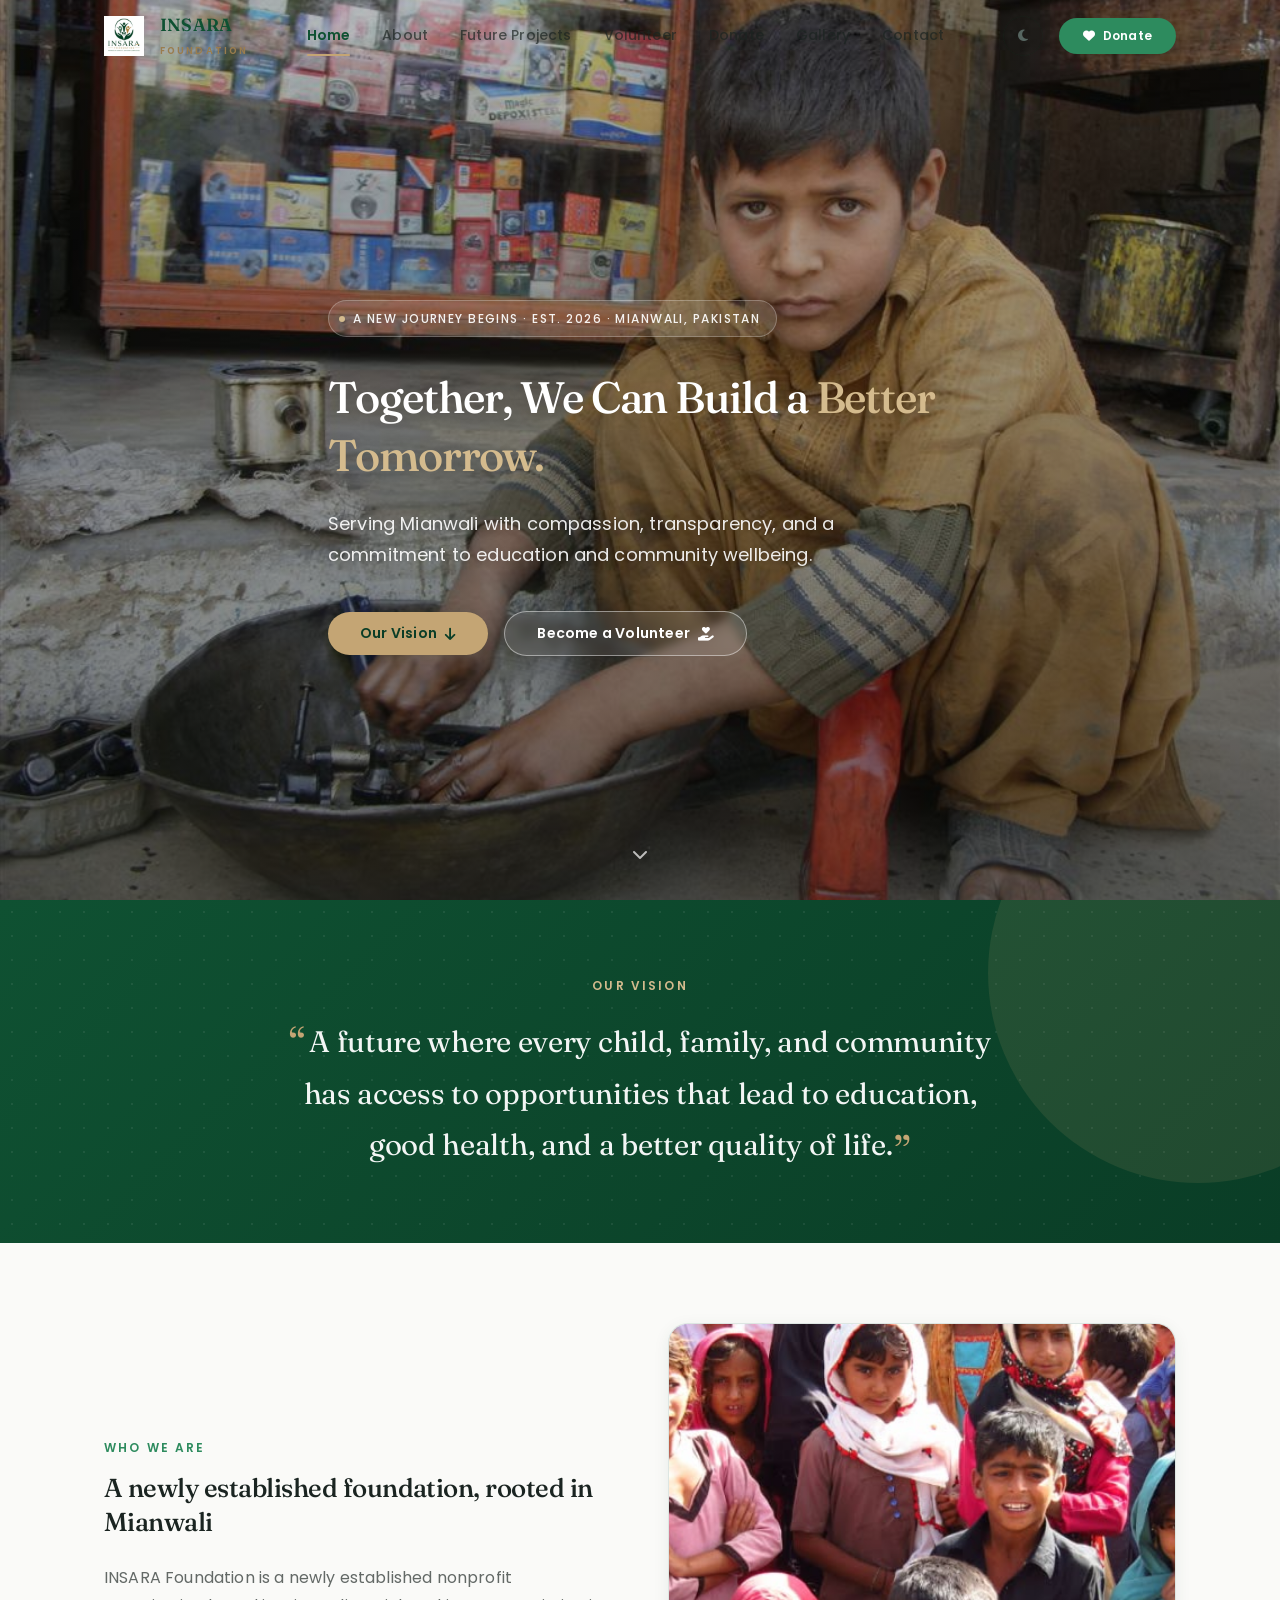
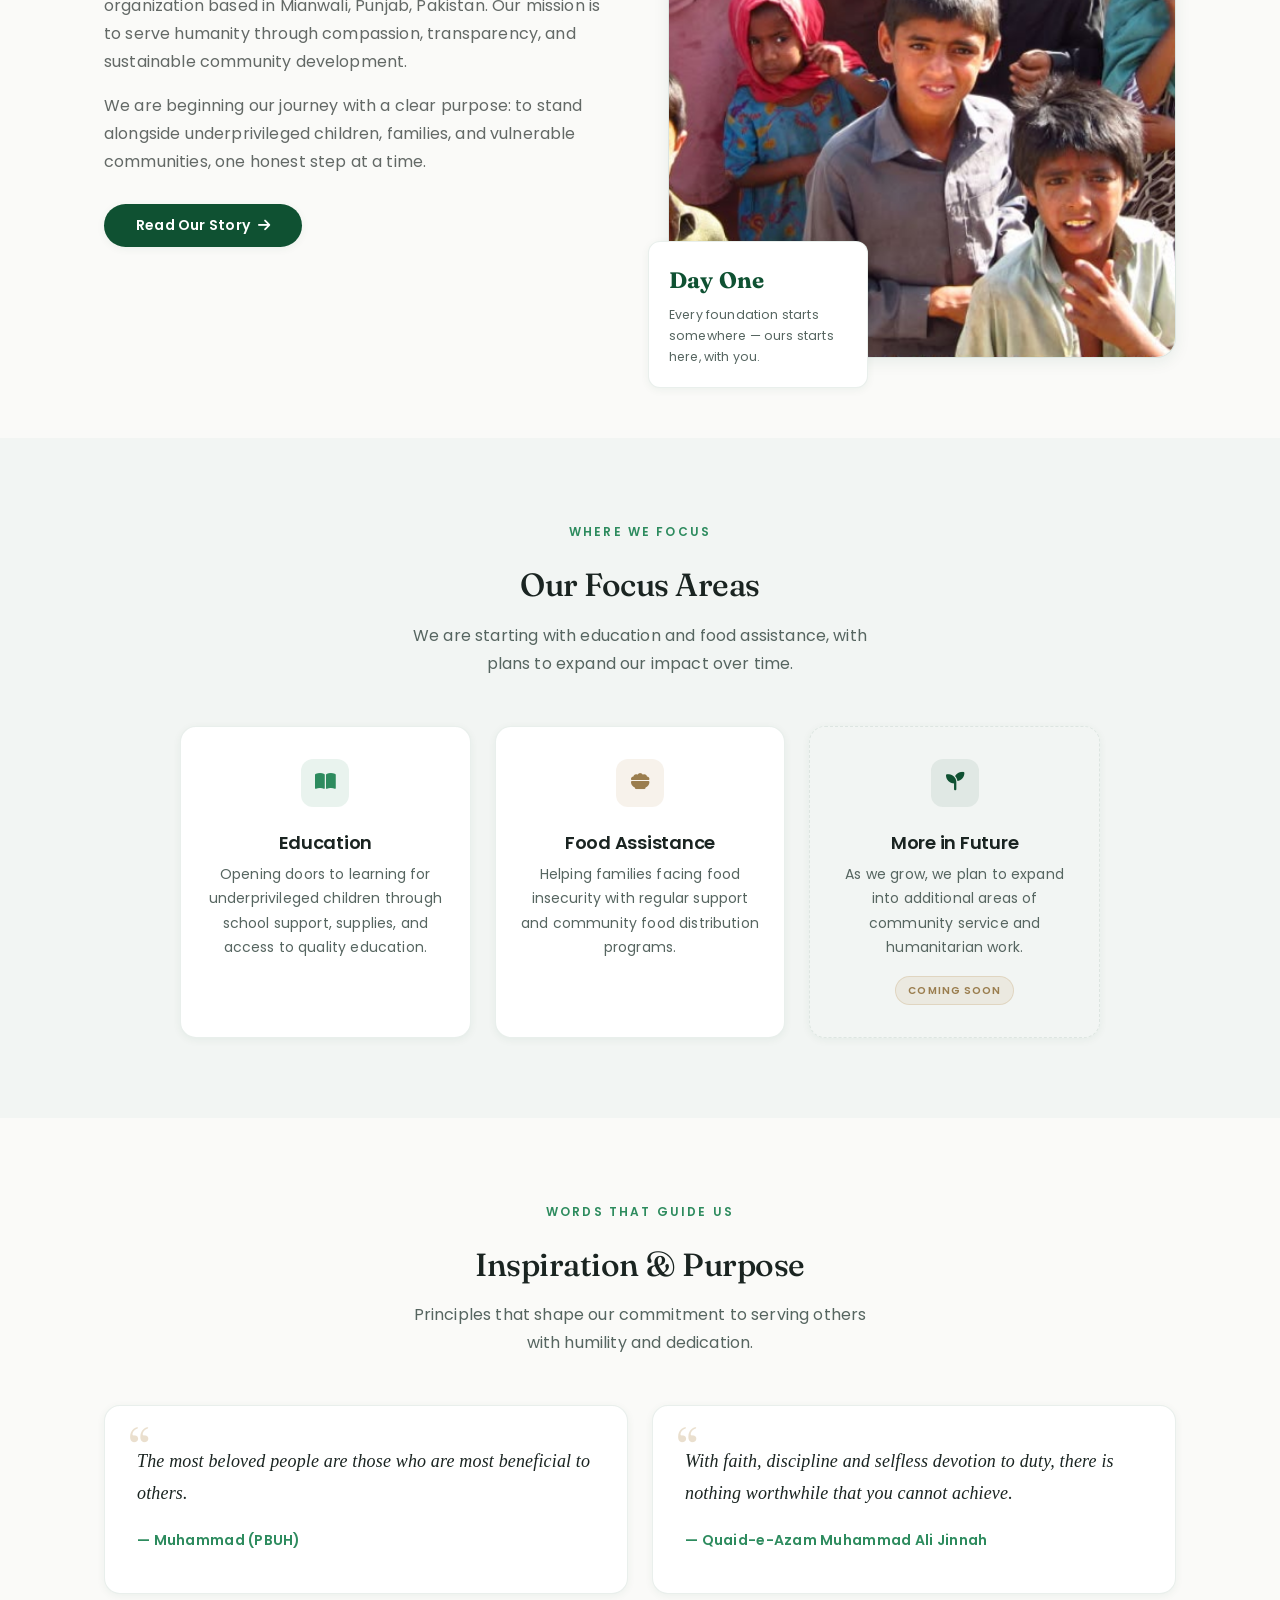
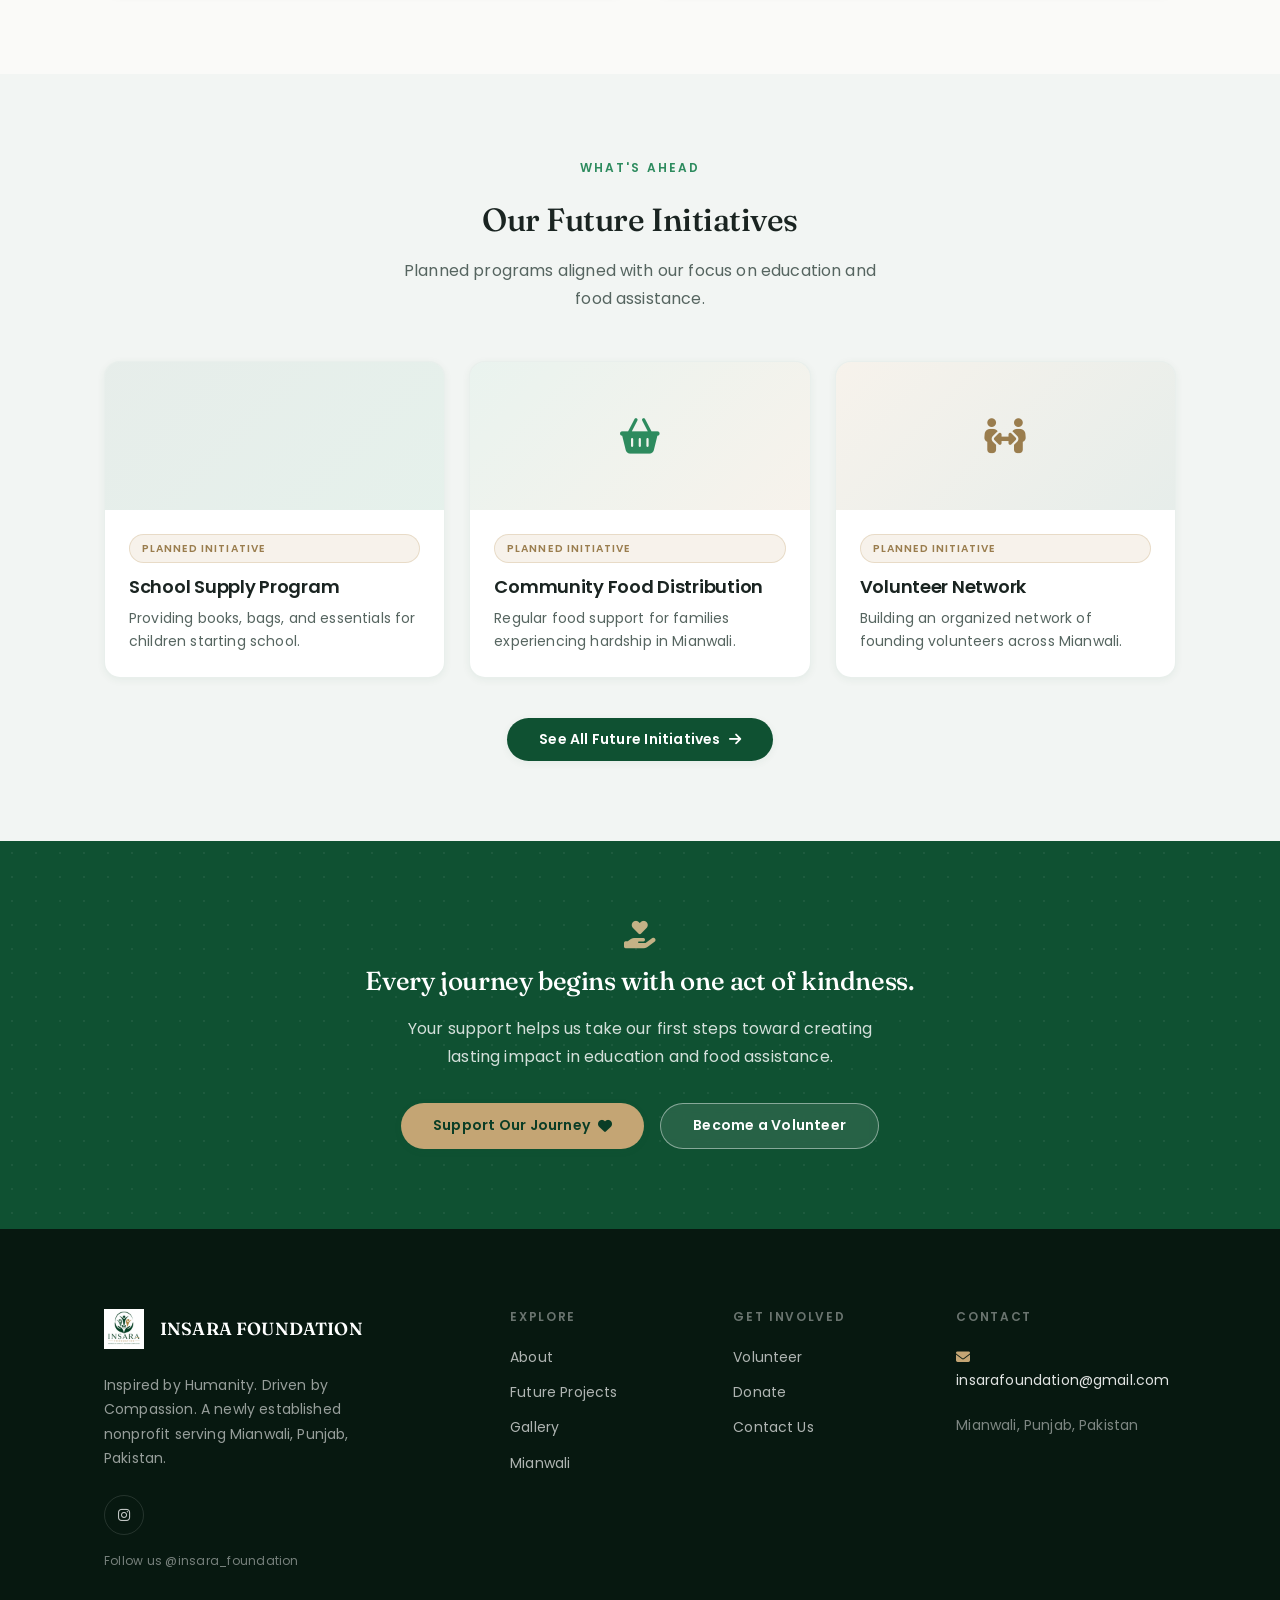
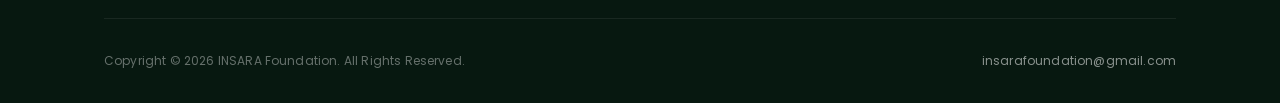
==== commit 94f33c9b: "final" ====
--- a/index.html
+++ b/index.html
@@ -15,6 +15,7 @@
 <link rel="icon" href="images/favicon-32x32.png" sizes="32x32" type="image/png">
 <link rel="icon" href="images/favicon-16x16.png" sizes="16x16" type="image/png">
 <link rel="apple-touch-icon" href="images/apple-touch-icon.png">
+<meta name="theme-color" content="#0F5132">
 <link rel="stylesheet" href="css/style.css">
 <link rel="stylesheet" href="css/responsive.css">
 <link rel="stylesheet" href="https://cdnjs.cloudflare.com/ajax/libs/font-awesome/6.5.1/css/all.min.css">
@@ -40,7 +41,7 @@
     </nav>
     <div class="header-actions">
       <button class="icon-btn" id="dark-toggle" aria-label="Toggle dark mode"><i class="fa-solid fa-moon"></i></button>
-      <a href="donate.html" class="btn btn-secondary" style="padding:10px 22px;font-size:.85rem;"><i class="fa-solid fa-heart"></i> Donate</a>
+      <a href="donate.html" class="btn btn-secondary btn-sm"><i class="fa-solid fa-heart"></i> Donate</a>
       <button class="icon-btn menu-toggle" id="menu-toggle" aria-label="Open menu" aria-expanded="false"><i class="fa-solid fa-bars"></i></button>
     </div>
   </div>
@@ -88,9 +89,9 @@
       <p class="prose">We are beginning our journey with a clear purpose: to stand alongside underprivileged children, families, and vulnerable communities, one honest step at a time.</p>
       <a href="about.html" class="btn btn-primary" style="margin-top:28px;">Read Our Story <i class="fa-solid fa-arrow-right"></i></a>
     </div>
-    <div class="img-wrap reveal">
-      <div class="img-round" style="aspect-ratio:4/5;">
-        <img loading="lazy" src="images/about.jpg" alt="A young girl studying, representing the children INSARA Foundation hopes to support">
+      <div class="img-wrap reveal">
+      <div class="img-frame img-round" style="aspect-ratio:4/5;">
+        <img loading="lazy" src="images/about.jpg" alt="Children in a Mianwali community, representing those INSARA Foundation hopes to support through education">
       </div>
       <div class="floating-card">
         <strong>Day One</strong>
@@ -176,11 +177,11 @@
 </section>
 
 <section class="section bg-primary bg-dots cta-section">
-  <div class="container" style="text-align:center;position:relative;">
-    <i class="fa-solid fa-hand-holding-heart" style="font-size:2rem;color:var(--color-accent);margin-bottom:18px;display:block;opacity:.9;"></i>
-    <h2 class="font-display reveal">Every journey begins with one act of kindness.</h2>
-    <p class="reveal">Your support helps us take our first steps toward creating lasting impact in education and food assistance.</p>
-    <div class="cta-actions reveal">
+  <div class="container cta-inner reveal">
+    <i class="fa-solid fa-hand-holding-heart cta-icon" aria-hidden="true"></i>
+    <h2 class="font-display">Every journey begins with one act of kindness.</h2>
+    <p>Your support helps us take our first steps toward creating lasting impact in education and food assistance.</p>
+    <div class="cta-actions">
       <a href="donate.html" class="btn btn-accent">Support Our Journey <i class="fa-solid fa-heart"></i></a>
       <a href="volunteer.html" class="btn btn-outline">Become a Volunteer</a>
     </div>
@@ -196,11 +197,9 @@
         </a>
         <p class="footer-desc">Inspired by Humanity. Driven by Compassion. A newly established nonprofit serving Mianwali, Punjab, Pakistan.</p>
         <div class="social-row">
-          <a href="#" aria-label="Facebook"><i class="fa-brands fa-facebook-f"></i></a>
-          <a href="#" aria-label="Instagram"><i class="fa-brands fa-instagram"></i></a>
-          <a href="#" aria-label="LinkedIn"><i class="fa-brands fa-linkedin-in"></i></a>
-          <a href="#" aria-label="X"><i class="fa-brands fa-x-twitter"></i></a>
+          <a href="https://www.instagram.com/insara_foundation" target="_blank" rel="noopener noreferrer" aria-label="Instagram @insara_foundation"><i class="fa-brands fa-instagram"></i></a>
         </div>
+        <span class="social-handle">Follow us @insara_foundation</span>
       </div>
       <div class="footer-col">
         <h4>Explore</h4>
--- a/css/style.css
+++ b/css/style.css
@@ -6,7 +6,7 @@
 @import url('https://fonts.googleapis.com/css2?family=Poppins:ital,wght@0,300;0,400;0,500;0,600;0,700;0,800;1,500&family=Fraunces:ital,opsz,wght@0,9..144,500;1,9..144,500&display=swap');
 
 :root{
-  /* ---- refined brand palette (aligned with logo) ---- */
+  /* ---- premium nonprofit palette (brand green + gold) ---- */
   --color-primary:        #0F5132;
   --color-primary-light:  #1A6B44;
   --color-primary-dark:   #0A3D26;
@@ -16,14 +16,18 @@
   --color-accent:         #C4A574;
   --color-accent-light:   #D4BB8E;
   --color-accent-dark:    #9A7D4E;
-  --color-bg:             #FDFCFA;
-  --color-bg-alt:         #F3F7F4;
+  --color-bg:             #FAFAF8;
+  --color-bg-alt:         #F2F5F3;
+  --color-surface:        #FFFFFF;
   --color-text:           #1A2421;
-  --color-text-muted:     #5C6B66;
-  --color-text-soft:      rgba(26,36,33,.72);
-  --color-border:         rgba(15,81,50,.1);
-
-  /* ---- dark mode overrides ---- */
+  --color-text-muted:     #566560;
+  --color-text-soft:      rgba(26,36,33,.68);
+  --color-border:         rgba(15,81,50,.09);
+  --color-border-strong:  rgba(15,81,50,.14);
+  --color-overlay:        rgba(10,18,14,.52);
+  --color-overlay-light:  rgba(10,18,14,.38);
+
+  /* ---- dark mode ---- */
   --color-bg-dark:        #0A1612;
   --color-bg-alt-dark:    #0E1E18;
   --color-card-dark:      #122820;
@@ -33,30 +37,52 @@
   --font-body: 'Poppins', ui-sans-serif, system-ui, sans-serif;
   --font-display: 'Fraunces', 'Poppins', serif;
 
+  /* ---- 8px spacing system ---- */
+  --space-1:  8px;
+  --space-2:  16px;
+  --space-3:  24px;
+  --space-4:  32px;
+  --space-5:  40px;
+  --space-6:  48px;
+  --space-7:  56px;
+  --space-8:  64px;
+  --space-9:  72px;
+  --space-10: 80px;
+  --space-12: 96px;
+
   --radius-sm: 8px;
-  --radius-md: 16px;
-  --radius-lg: 24px;
+  --radius-md: 12px;
+  --radius-lg: 16px;
+  --radius-xl: 20px;
   --radius-pill: 999px;
 
-  --shadow-soft: 0 12px 40px -12px rgba(15,81,50,.2);
-  --shadow-card: 0 2px 16px rgba(15,81,50,.06);
-  --shadow-card-hover: 0 16px 40px -12px rgba(15,81,50,.18);
-
-  --container: 1140px;
-  --header-h: 76px;
-
-  /* ---- typography scale ---- */
+  --shadow-xs:  0 1px 2px rgba(15,81,50,.04);
+  --shadow-sm:  0 2px 8px rgba(15,81,50,.06);
+  --shadow-md:  0 4px 16px rgba(15,81,50,.08);
+  --shadow-lg:  0 8px 32px rgba(15,81,50,.1);
+  --shadow-soft: var(--shadow-md);
+  --shadow-card: var(--shadow-sm);
+  --shadow-card-hover: var(--shadow-lg);
+
+  --container: 1120px;
+  --header-h: 72px;
+  --header-h-scrolled: 64px;
+
+  --ease: cubic-bezier(.4,0,.2,1);
+  --duration: 280ms;
+
+  /* ---- typography ---- */
   --text-xs: .75rem;
   --text-sm: .875rem;
   --text-base: 1rem;
   --text-lg: 1.125rem;
   --text-xl: 1.25rem;
-  --text-2xl: 1.5rem;
-  --text-3xl: 2rem;
-  --text-4xl: 2.5rem;
-  --leading-tight: 1.25;
+  --text-2xl: clamp(1.375rem, 2.5vw, 1.625rem);
+  --text-3xl: clamp(1.625rem, 3vw, 2rem);
+  --text-4xl: clamp(2rem, 4.5vw, 2.75rem);
+  --leading-tight: 1.3;
   --leading-normal: 1.65;
-  --leading-relaxed: 1.8;
+  --leading-relaxed: 1.75;
 }
 
 /* ---------------------------------- reset --------------------------------- */
@@ -76,6 +102,10 @@
 a{ color:inherit; text-decoration:none; }
 ul{ list-style:none; }
 button{ font-family:inherit; cursor:pointer; border:none; background:none; color:inherit; }
+button:focus-visible, a:focus-visible, input:focus-visible, textarea:focus-visible, select:focus-visible{
+  outline:2px solid var(--color-accent);
+  outline-offset:2px;
+}
 input, textarea, select{ font-family:inherit; font-size:1rem; }
 h1,h2,h3,h4{ font-weight:500; line-height:var(--leading-tight); letter-spacing:-.015em; }
 .text-muted{ color:var(--color-text-muted); }
@@ -92,9 +122,9 @@
   color:var(--color-text-dark);
 }
 
-.container{ max-width:var(--container); margin-inline:auto; padding-inline:24px; }
-.section{ padding:88px 0; }
-.section-compact{ padding:64px 0; }
+.container{ max-width:var(--container); margin-inline:auto; padding-inline:var(--space-3); }
+.section{ padding:var(--space-10) 0; }
+.section-compact{ padding:var(--space-8) 0; }
 .section-alt{ background:var(--color-bg-alt); }
 body.dark .section-alt{ background:var(--color-bg-alt-dark); }
 
@@ -109,75 +139,92 @@
   text-transform:uppercase;
   margin-bottom:14px;
 }
-.section-head{ max-width:600px; margin:0 auto 48px; text-align:center; }
-.section-head h2{ font-size:var(--text-3xl); margin-top:8px; font-weight:500; }
-.section-title{ font-size:var(--text-2xl); margin-bottom:20px; font-weight:500; letter-spacing:-.02em; }
-.section-head p{ color:var(--color-text-muted); margin-top:14px; font-size:var(--text-base); line-height:var(--leading-relaxed); max-width:520px; margin-inline:auto; }
+.section-head{ max-width:560px; margin:0 auto var(--space-6); text-align:center; }
+.section-head h2{ font-size:var(--text-3xl); margin-top:var(--space-1); font-weight:500; }
+.section-title{ font-size:var(--text-2xl); margin-bottom:var(--space-3); font-weight:500; letter-spacing:-.02em; }
+.section-head p{ color:var(--color-text-muted); margin-top:var(--space-2); font-size:var(--text-base); line-height:var(--leading-relaxed); max-width:480px; margin-inline:auto; }
 body.dark .section-head p{ color:#9CAFA8; }
 
 /* ------------------------------- buttons ------------------------------- */
 .btn{
-  display:inline-flex; align-items:center; gap:10px;
+  display:inline-flex; align-items:center; justify-content:center; gap:var(--space-1);
   font-weight:600; font-size:var(--text-sm);
-  padding:13px 28px; border-radius:var(--radius-pill);
-  letter-spacing:.02em;
-  transition:transform .2s ease, box-shadow .2s ease, background-color .2s ease, color .2s ease;
-}
-.btn:hover{ transform:translateY(-1px); }
-.btn-primary{ background:var(--color-primary); color:#fff; box-shadow:var(--shadow-soft); }
-.btn-primary:hover{ background:var(--color-primary-dark); box-shadow:var(--shadow-card-hover); }
-.btn-secondary{ background:var(--color-secondary); color:#fff; box-shadow:var(--shadow-soft); }
-.btn-secondary:hover{ background:var(--color-secondary-dark); }
-.btn-accent{ background:var(--color-accent); color:var(--color-primary-dark); box-shadow:var(--shadow-soft); font-weight:700; }
-.btn-accent:hover{ background:var(--color-accent-dark); color:#fff; }
-.btn-outline{ background:rgba(255,255,255,.08); border:1px solid rgba(255,255,255,.35); color:#fff; backdrop-filter:blur(8px); }
-.btn-outline:hover{ background:rgba(255,255,255,.16); border-color:rgba(255,255,255,.5); }
+  padding:12px var(--space-4); border-radius:var(--radius-pill);
+  letter-spacing:.015em; line-height:1.4;
+  transition:transform var(--duration) var(--ease), box-shadow var(--duration) var(--ease),
+             background-color var(--duration) var(--ease), color var(--duration) var(--ease),
+             border-color var(--duration) var(--ease);
+  cursor:pointer;
+}
+.btn:hover{ transform:translateY(-2px); }
+.btn:active{ transform:translateY(0); }
+.btn-sm{ padding:10px var(--space-3); font-size:var(--text-xs); }
+.btn-primary{ background:var(--color-primary); color:#fff; box-shadow:var(--shadow-sm); }
+.btn-primary:hover{ background:var(--color-primary-dark); box-shadow:var(--shadow-md); }
+.btn-secondary{ background:var(--color-secondary); color:#fff; box-shadow:var(--shadow-sm); }
+.btn-secondary:hover{ background:var(--color-secondary-dark); box-shadow:var(--shadow-md); }
+.btn-accent{ background:var(--color-accent); color:var(--color-primary-dark); box-shadow:var(--shadow-sm); font-weight:600; }
+.btn-accent:hover{ background:var(--color-accent-dark); color:#fff; box-shadow:var(--shadow-md); }
+.btn-outline{
+  background:rgba(255,255,255,.1); border:1px solid rgba(255,255,255,.45);
+  color:#fff; backdrop-filter:blur(4px);
+}
+.btn-outline:hover{ background:rgba(255,255,255,.18); border-color:rgba(255,255,255,.65); }
 .btn-block{ width:100%; justify-content:center; }
 
 /* -------------------------------- header -------------------------------- */
 .site-header{
   position:fixed; top:0; left:0; right:0; z-index:1000;
-  transition:all .3s ease;
+  transition:background var(--duration) var(--ease), box-shadow var(--duration) var(--ease);
 }
 .site-header.scrolled{
-  background:rgba(253,252,250,.94);
-  backdrop-filter:blur(16px);
-  box-shadow:0 1px 0 var(--color-border), 0 8px 32px rgba(15,81,50,.06);
-}
-body.dark .site-header.scrolled{ background:rgba(10,22,18,.94); box-shadow:0 1px 0 var(--color-border-dark); }
+  background:rgba(250,250,248,.92);
+  backdrop-filter:blur(12px); -webkit-backdrop-filter:blur(12px);
+  box-shadow:0 1px 0 var(--color-border), var(--shadow-xs);
+}
+body.dark .site-header.scrolled{
+  background:rgba(10,22,18,.92);
+  box-shadow:0 1px 0 var(--color-border-dark);
+}
 
 .nav-wrap{
   display:flex; align-items:center; justify-content:space-between;
-  height:var(--header-h); transition:height .3s ease;
-}
-.site-header.scrolled .nav-wrap{ height:64px; }
-
-.brand{ display:flex; align-items:center; gap:12px; }
-.brand img{ height:44px; width:44px; object-fit:contain; }
+  height:var(--header-h); transition:height var(--duration) var(--ease);
+}
+.site-header.scrolled .nav-wrap{ height:var(--header-h-scrolled); }
+
+.brand{ display:flex; align-items:center; gap:var(--space-2); flex-shrink:0; }
+.brand img{ height:40px; width:40px; object-fit:contain; }
 .brand-name{ font-family:var(--font-display); font-weight:600; font-size:1.1rem; color:var(--color-primary); line-height:1.1; letter-spacing:.01em; }
 body.dark .brand-name{ color:#EDF2EF; }
 .brand-sub{ display:block; font-size:.6rem; letter-spacing:.22em; color:var(--color-accent-dark); font-weight:600; margin-top:3px; }
 body.dark .brand-sub{ color:var(--color-accent); }
 
-.main-nav{ display:flex; align-items:center; gap:28px; }
+.main-nav{ display:flex; align-items:center; gap:var(--space-4); }
 .main-nav a{
-  font-size:var(--text-sm); font-weight:500; color:var(--color-text-soft); position:relative; padding:4px 0;
-}
-body.dark .main-nav a{ color:rgba(237,242,239,.82); }
+  font-size:var(--text-sm); font-weight:500; color:var(--color-text-soft);
+  position:relative; padding:var(--space-1) 0;
+  transition:color var(--duration) var(--ease);
+}
+.main-nav a:hover{ color:var(--color-primary); }
+body.dark .main-nav a{ color:rgba(237,242,239,.78); }
+body.dark .main-nav a:hover{ color:var(--color-accent-light); }
 .main-nav a::after{
-  content:''; position:absolute; left:0; bottom:-4px; width:0; height:2px;
-  background:var(--color-secondary); transition:width .25s ease;
+  content:''; position:absolute; left:0; bottom:0; width:0; height:2px;
+  background:var(--color-accent); border-radius:1px;
+  transition:width var(--duration) var(--ease);
 }
 .main-nav a:hover::after, .main-nav a.active::after{ width:100%; }
-.main-nav a.active{ color:var(--color-secondary); }
-
-.header-actions{ display:flex; align-items:center; gap:12px; }
+.main-nav a.active{ color:var(--color-primary); font-weight:600; }
+body.dark .main-nav a.active{ color:var(--color-accent-light); }
+
+.header-actions{ display:flex; align-items:center; gap:var(--space-2); }
 .icon-btn{
-  height:42px; width:42px; border-radius:50%; display:grid; place-items:center;
+  height:40px; width:40px; border-radius:50%; display:grid; place-items:center;
   border:1px solid var(--color-border); color:var(--color-text-muted);
-  transition:all .2s ease;
-}
-.icon-btn:hover{ border-color:var(--color-secondary); color:var(--color-secondary); }
+  transition:border-color var(--duration) var(--ease), color var(--duration) var(--ease), background var(--duration) var(--ease);
+}
+.icon-btn:hover{ border-color:var(--color-secondary); color:var(--color-secondary); background:rgba(45,139,94,.06); }
 body.dark .icon-btn{ border-color:var(--color-border-dark); color:#D1D5DB; }
 
 .menu-toggle{ display:none; }
@@ -196,35 +243,57 @@
 
 /* -------------------------------- hero -------------------------------- */
 .hero{
-  min-height:100vh; display:flex; align-items:center;
-  padding-top:calc(var(--header-h) + 40px); padding-bottom:80px;
+  min-height:100vh; display:flex; align-items:center; justify-content:center;
+  padding-top:calc(var(--header-h) + var(--space-6));
+  padding-bottom:var(--space-8);
   position:relative; color:#fff;
-  background-size:cover; background-position:center 30%;
+  background-size:cover; background-position:center center;
+  background-repeat:no-repeat;
 }
 .hero::before{
   content:''; position:absolute; inset:0;
-  background:linear-gradient(165deg, rgba(10,61,38,.72) 0%, rgba(15,81,50,.82) 45%, rgba(10,22,18,.92) 100%);
-}
-.hero-inner{ position:relative; max-width:680px; }
+  background:linear-gradient(
+    180deg,
+    rgba(8,12,10,.28) 0%,
+    rgba(8,12,10,.42) 45%,
+    rgba(8,12,10,.58) 100%
+  );
+}
+.hero-inner{
+  position:relative; width:100%; max-width:640px;
+  margin-inline:auto; padding-inline:var(--space-1);
+}
 .badge{
-  display:inline-flex; align-items:center; gap:10px;
-  background:rgba(255,255,255,.08); border:1px solid rgba(255,255,255,.22);
-  backdrop-filter:blur(8px);
-  padding:8px 16px 8px 10px; border-radius:var(--radius-pill); margin-bottom:28px;
-}
-.badge .dot{ height:7px; width:7px; border-radius:50%; background:var(--color-accent); animation:pulse 2s infinite; }
-.badge span:last-child{ font-size:var(--text-xs); letter-spacing:.14em; text-transform:uppercase; color:rgba(255,255,255,.88); font-weight:500; }
-@keyframes pulse{ 0%,100%{ opacity:1;} 50%{ opacity:.45;} }
-
-.hero h1{ font-family:var(--font-display); font-size:clamp(2rem, 4.8vw, 3.25rem); line-height:1.15; font-weight:500; letter-spacing:-.02em; }
+  display:inline-flex; align-items:center; gap:var(--space-1);
+  background:rgba(255,255,255,.12); border:1px solid rgba(255,255,255,.25);
+  padding:var(--space-1) var(--space-2) var(--space-1) 10px;
+  border-radius:var(--radius-pill); margin-bottom:var(--space-4);
+}
+.badge .dot{ height:6px; width:6px; border-radius:50%; background:var(--color-accent-light); animation:pulse 2.5s ease-in-out infinite; }
+.badge span:last-child{ font-size:var(--text-xs); letter-spacing:.12em; text-transform:uppercase; color:rgba(255,255,255,.92); font-weight:500; }
+@keyframes pulse{ 0%,100%{ opacity:1;} 50%{ opacity:.5;} }
+
+.hero h1{
+  font-family:var(--font-display); font-size:var(--text-4xl);
+  line-height:var(--leading-tight); font-weight:500; letter-spacing:-.025em;
+  text-shadow:0 2px 16px rgba(0,0,0,.2);
+}
 .hero h1 span{ color:var(--color-accent-light); }
-.hero p{ margin-top:22px; font-size:var(--text-lg); color:rgba(255,255,255,.86); max-width:540px; line-height:var(--leading-relaxed); }
-.hero-actions{ display:flex; flex-wrap:wrap; gap:14px; margin-top:36px; }
+.hero p{
+  margin-top:var(--space-3); font-size:var(--text-lg);
+  color:rgba(255,255,255,.9); max-width:520px;
+  line-height:var(--leading-relaxed);
+  text-shadow:0 1px 8px rgba(0,0,0,.15);
+}
+.hero-actions{
+  display:flex; flex-wrap:wrap; align-items:center;
+  gap:var(--space-2); margin-top:var(--space-5);
+}
 
 /* ---- vision banner (appears at start) ---- */
 .vision-banner{
   background:linear-gradient(135deg, var(--color-primary) 0%, var(--color-primary-dark) 100%);
-  color:#fff; padding:72px 0; position:relative; overflow:hidden;
+  color:#fff; padding:var(--space-9) 0; position:relative; overflow:hidden;
 }
 .vision-banner::before{
   content:''; position:absolute; inset:0; opacity:.07; pointer-events:none;
@@ -246,15 +315,26 @@
 body.dark .vision-banner{ background:linear-gradient(135deg, #0A3D26 0%, #071810 100%); }
 
 .page-hero{
-  min-height:52vh; display:flex; align-items:center;
-  padding-top:calc(var(--header-h) + 40px); padding-bottom:64px;
-  position:relative; color:#fff; background-size:cover; background-position:center;
-}
-.page-hero::before{ content:''; position:absolute; inset:0; background:linear-gradient(165deg, rgba(10,61,38,.78), rgba(10,22,18,.9)); }
-.page-hero-inner{ position:relative; max-width:640px; }
-.page-hero h1{ font-family:var(--font-display); font-size:clamp(1.85rem,4vw,2.75rem); letter-spacing:-.02em; }
-.page-hero p{ margin-top:14px; color:rgba(255,255,255,.82); font-size:var(--text-base); line-height:var(--leading-relaxed); }
-.breadcrumb{ font-size:var(--text-xs); color:rgba(255,255,255,.6); margin-bottom:18px; letter-spacing:.04em; }
+  min-height:48vh; display:flex; align-items:center;
+  padding-top:calc(var(--header-h) + var(--space-5));
+  padding-bottom:var(--space-6);
+  position:relative; color:#fff;
+  background-size:cover; background-position:center center;
+}
+.page-hero::before{
+  content:''; position:absolute; inset:0;
+  background:linear-gradient(180deg, rgba(8,12,10,.35), rgba(8,12,10,.55));
+}
+.page-hero-inner{ position:relative; max-width:560px; }
+.page-hero h1{
+  font-family:var(--font-display); font-size:var(--text-3xl);
+  letter-spacing:-.02em; text-shadow:0 2px 12px rgba(0,0,0,.15);
+}
+.page-hero p{
+  margin-top:var(--space-2); color:rgba(255,255,255,.88);
+  font-size:var(--text-base); line-height:var(--leading-relaxed);
+}
+.breadcrumb{ font-size:var(--text-xs); color:rgba(255,255,255,.65); margin-bottom:var(--space-2); letter-spacing:.03em; }
 .breadcrumb a:hover{ color:#fff; }
 
 .scroll-cue{
@@ -264,25 +344,30 @@
 @keyframes bob{ 0%,100%{ transform:translate(-50%,0);} 50%{ transform:translate(-50%,8px);} }
 
 /* -------------------------------- grids -------------------------------- */
-.grid{ display:grid; gap:28px; }
+.grid{ display:grid; gap:var(--space-3); }
 .grid-2{ grid-template-columns:repeat(2,1fr); }
 .grid-3{ grid-template-columns:repeat(3,1fr); }
 .grid-4{ grid-template-columns:repeat(4,1fr); }
-.grid-focus{ grid-template-columns:repeat(3,1fr); max-width:960px; margin-inline:auto; }
-.two-col{ display:grid; grid-template-columns:1fr 1fr; gap:56px; align-items:center; }
+.grid-focus{ grid-template-columns:repeat(3,1fr); max-width:920px; margin-inline:auto; }
+.two-col{ display:grid; grid-template-columns:1fr 1fr; gap:var(--space-7); align-items:center; }
+.grid > .card, .grid-focus > .card, .grid-2 > .card, .grid-3 > .card, .grid-4 > .card{
+  height:100%; display:flex; flex-direction:column;
+}
 
 /* -------------------------------- cards -------------------------------- */
 .card{
-  background:#fff; border:1px solid var(--color-border); border-radius:var(--radius-md);
-  box-shadow:var(--shadow-card); transition:transform .3s ease, box-shadow .3s ease, border-color .3s ease;
+  background:var(--color-surface); border:1px solid var(--color-border);
+  border-radius:var(--radius-lg); box-shadow:var(--shadow-card);
+  transition:transform var(--duration) var(--ease), box-shadow var(--duration) var(--ease), border-color var(--duration) var(--ease);
 }
 body.dark .card{ background:var(--color-card-dark); border-color:var(--color-border-dark); }
-.card:hover{ transform:translateY(-4px); box-shadow:var(--shadow-card-hover); border-color:rgba(15,81,50,.16); }
-.card-pad{ padding:32px; }
+.card:hover{ transform:translateY(-3px); box-shadow:var(--shadow-card-hover); border-color:var(--color-border-strong); }
+.card-pad{ padding:var(--space-4); }
 
 .icon-box{
-  height:52px; width:52px; border-radius:14px; display:grid; place-items:center;
-  margin-bottom:20px; font-size:1.25rem;
+  height:48px; width:48px; border-radius:var(--radius-md);
+  display:grid; place-items:center; margin-bottom:var(--space-3); font-size:1.15rem;
+  flex-shrink:0;
 }
 .icon-box.blue{ background:rgba(15,81,50,.08); color:var(--color-primary); }
 .icon-box.green{ background:rgba(45,139,94,.1); color:var(--color-secondary); }
@@ -296,19 +381,19 @@
 .value-card i{ font-size:1.6rem; margin-bottom:12px; }
 .value-card p{ font-weight:500; font-size:.92rem; }
 
-.focus-card{ padding:32px 28px; border-radius:var(--radius-md); text-align:center; }
-.focus-card h3{ margin-bottom:10px; font-size:var(--text-lg); font-weight:600; color:var(--color-text); letter-spacing:-.01em; }
-.focus-card p{ color:var(--color-text-muted); font-size:var(--text-sm); line-height:var(--leading-relaxed); }
+.focus-card{ padding:var(--space-4) var(--space-3); text-align:center; align-items:center; }
+.focus-card h3{ margin-bottom:var(--space-1); font-size:var(--text-lg); font-weight:600; }
+.focus-card p{ flex:1; color:var(--color-text-muted); font-size:var(--text-sm); line-height:var(--leading-relaxed); }
 body.dark .focus-card p{ color:#9CAFA8; }
 .focus-card-future{
   border-style:dashed; background:transparent;
   display:flex; flex-direction:column; align-items:center; justify-content:center;
 }
 body.dark .focus-card-future{ background:rgba(255,255,255,.02); }
-.focus-card-future:hover{ transform:none; box-shadow:var(--shadow-card); }
+.focus-card-future:hover{ transform:none !important; box-shadow:var(--shadow-card) !important; }
 .focus-card-future .planned-badge{ margin-top:16px; }
 
-.initiative-card{ border-radius:var(--radius-md); overflow:hidden; }
+.initiative-card{ border-radius:var(--radius-lg); overflow:hidden; display:flex; flex-direction:column; height:100%; }
 .initiative-card:hover .initiative-thumb{ opacity:.92; }
 .initiative-thumb{
   height:148px; display:grid; place-items:center; font-size:2.2rem;
@@ -317,8 +402,9 @@
 .initiative-thumb.g1{ background:linear-gradient(135deg, rgba(15,81,50,.1), rgba(45,139,94,.12)); color:var(--color-primary); }
 .initiative-thumb.g2{ background:linear-gradient(135deg, rgba(45,139,94,.1), rgba(196,165,116,.14)); color:var(--color-secondary); }
 .initiative-thumb.g3{ background:linear-gradient(135deg, rgba(196,165,116,.14), rgba(15,81,50,.1)); color:var(--color-accent-dark); }
-.initiative-body{ padding:24px 26px 28px; }
-.initiative-body h3{ font-size:var(--text-lg); font-weight:600; letter-spacing:-.01em; }
+.initiative-body{ padding:var(--space-3); flex:1; display:flex; flex-direction:column; }
+.initiative-body h3{ font-size:var(--text-lg); font-weight:600; margin:var(--space-2) 0 var(--space-1); }
+.initiative-body p{ flex:1; }
 
 .planned-badge{
   display:inline-block; font-size:.65rem; letter-spacing:.1em; font-weight:600;
@@ -329,12 +415,14 @@
 
 /* ---- inspirational quotes ---- */
 .quotes-section{ position:relative; }
-.quote-grid{ max-width:920px; margin-inline:auto; gap:28px; }
+.quote-grid > .quote-card{ height:100%; }
 .quote-card{
-  padding:36px 32px; border-radius:var(--radius-md);
-  background:#fff; border:1px solid var(--color-border);
-  box-shadow:var(--shadow-card); position:relative;
-}
+  padding:var(--space-5) var(--space-4); border-radius:var(--radius-lg);
+  background:var(--color-surface); border:1px solid var(--color-border);
+  box-shadow:var(--shadow-card); position:relative; height:100%;
+  transition:box-shadow var(--duration) var(--ease), transform var(--duration) var(--ease);
+}
+.quote-card:hover{ box-shadow:var(--shadow-md); transform:translateY(-2px); }
 body.dark .quote-card{ background:var(--color-card-dark); border-color:var(--color-border-dark); }
 .quote-card::before{
   content:'\201C'; position:absolute; top:16px; left:24px;
@@ -376,7 +464,17 @@
 body.dark .floating-card strong{ color:var(--color-primary-light); }
 .floating-card p{ font-size:.78rem; color:var(--color-text-muted); margin-top:6px; }
 
-.img-round{ border-radius:var(--radius-lg); overflow:hidden; box-shadow:var(--shadow-soft); }
+.img-round, .img-frame{
+  border-radius:var(--radius-xl); overflow:hidden;
+  border:1px solid var(--color-border-strong);
+  box-shadow:var(--shadow-md);
+  background:var(--color-surface);
+}
+.img-frame img{
+  width:100%; height:100%; object-fit:cover;
+  transition:transform 350ms var(--ease);
+}
+.img-frame:hover img{ transform:scale(1.02); }
 .img-wrap{ position:relative; }
 
 /* -------------------------------- city chips -------------------------------- */
@@ -392,26 +490,63 @@
 body.dark .city-chip.disabled{ background:rgba(255,255,255,.04); border-color:var(--color-border-dark); color:#6B7280; }
 
 /* -------------------------------- gallery -------------------------------- */
+.gallery-grid{
+  display:grid; grid-template-columns:repeat(2,1fr); gap:var(--space-3);
+}
+.gallery-item{
+  margin:0; border-radius:var(--radius-lg); overflow:hidden;
+  border:1px solid var(--color-border-strong);
+  box-shadow:var(--shadow-sm);
+  background:var(--color-surface);
+  transition:box-shadow var(--duration) var(--ease), transform var(--duration) var(--ease);
+}
+.gallery-item:hover{ box-shadow:var(--shadow-md); transform:translateY(-2px); }
+.gallery-item img{
+  width:100%; height:100%; object-fit:cover; display:block;
+  transition:transform 350ms var(--ease);
+}
+.gallery-item:hover img{ transform:scale(1.015); }
+.gallery-item-feature{ grid-column:1 / -1; }
+.gallery-item-feature img{ aspect-ratio:16/9; max-height:480px; object-fit:cover; }
+.gallery-item:not(.gallery-item-feature) img{ aspect-ratio:4/3; }
+.gallery-caption{
+  padding:var(--space-2) var(--space-3);
+  font-size:var(--text-sm); color:var(--color-text-muted);
+  line-height:var(--leading-normal); border-top:1px solid var(--color-border);
+}
+body.dark .gallery-caption{ color:#9CAFA8; border-color:var(--color-border-dark); }
 .gallery-placeholder{
-  aspect-ratio:1/1; border-radius:var(--radius-md);
-  border:2px dashed var(--color-border);
-  display:grid; place-items:center; color:#C7CDD6; font-size:1.8rem;
+  aspect-ratio:1/1; border-radius:var(--radius-lg);
+  border:1px dashed var(--color-border);
+  display:grid; place-items:center; color:#B8C4BE; font-size:1.6rem;
 }
 body.dark .gallery-placeholder{ border-color:var(--color-border-dark); color:#3A4356; }
 
 /* -------------------------------- forms -------------------------------- */
-.form-group{ margin-bottom:20px; }
-.form-group label{ display:block; font-size:.9rem; font-weight:500; margin-bottom:8px; }
+.form-group{ margin-bottom:var(--space-3); }
+.form-group label{
+  display:block; font-size:var(--text-sm); font-weight:500;
+  margin-bottom:var(--space-1); color:var(--color-text);
+}
 .form-group input, .form-group textarea, .form-group select{
-  width:100%; padding:13px 16px; border-radius:12px;
-  border:1px solid var(--color-border); background:transparent; color:inherit;
-  transition:border-color .2s ease;
-}
-body.dark .form-group input, body.dark .form-group textarea, body.dark .form-group select{ border-color:var(--color-border-dark); }
+  width:100%; min-height:48px; padding:12px var(--space-2);
+  border-radius:var(--radius-md);
+  border:1px solid var(--color-border); background:var(--color-surface); color:inherit;
+  font-size:var(--text-sm);
+  transition:border-color var(--duration) var(--ease), box-shadow var(--duration) var(--ease);
+}
+.form-group textarea{ min-height:120px; resize:vertical; padding-top:var(--space-2); }
+.form-group input::placeholder, .form-group textarea::placeholder{
+  color:var(--color-text-muted); opacity:.65;
+}
+body.dark .form-group input, body.dark .form-group textarea, body.dark .form-group select{
+  background:var(--color-card-dark); border-color:var(--color-border-dark);
+}
 .form-group input:focus, .form-group textarea:focus, .form-group select:focus{
   outline:none; border-color:var(--color-secondary);
-}
-.form-row{ display:grid; grid-template-columns:1fr 1fr; gap:20px; }
+  box-shadow:0 0 0 3px rgba(45,139,94,.12);
+}
+.form-row{ display:grid; grid-template-columns:1fr 1fr; gap:var(--space-3); }
 .form-status{
   margin-top:16px; font-size:var(--text-sm); color:var(--color-secondary); display:none;
   padding:14px 16px; border-radius:12px; background:rgba(45,139,94,.07);
@@ -462,45 +597,69 @@
 body.dark .map-frame iframe{ filter:invert(92%) hue-rotate(180deg); }
 
 /* -------------------------------- footer -------------------------------- */
-.site-footer{ background:#071810; color:#fff; padding:80px 0 28px; }
-.footer-grid{ display:grid; grid-template-columns:2fr 1fr 1fr 1.25fr; gap:36px; padding-bottom:48px; border-bottom:1px solid rgba(255,255,255,.08); }
-.footer-brand{ display:flex; align-items:center; gap:12px; margin-bottom:18px; }
-.footer-brand img{ height:44px; width:44px; object-fit:contain; }
-.footer-desc{ color:rgba(255,255,255,.55); font-size:var(--text-sm); max-width:320px; line-height:var(--leading-relaxed); }
-.social-row{ display:flex; gap:12px; margin-top:24px; }
+.site-footer{
+  background:#071810; color:#fff;
+  padding:var(--space-10) 0 var(--space-4);
+  margin-top:0;
+}
+.footer-grid{
+  display:grid; grid-template-columns:2fr 1fr 1fr 1.2fr;
+  gap:var(--space-5); padding-bottom:var(--space-6);
+  border-bottom:1px solid rgba(255,255,255,.07);
+}
+.footer-brand{ display:flex; align-items:center; gap:var(--space-2); margin-bottom:var(--space-3); }
+.footer-brand img{ height:40px; width:40px; object-fit:contain; }
+.footer-desc{ color:rgba(255,255,255,.58); font-size:var(--text-sm); max-width:300px; line-height:var(--leading-relaxed); }
+.social-row{ display:flex; gap:var(--space-2); margin-top:var(--space-3); flex-wrap:wrap; }
 .social-row a{
   height:40px; width:40px; border-radius:50%; display:grid; place-items:center;
-  border:1px solid rgba(255,255,255,.15); transition:all .2s ease;
-}
-.social-row a:hover{ background:var(--color-secondary); border-color:var(--color-secondary); }
-.footer-col h4{ font-size:var(--text-xs); text-transform:uppercase; letter-spacing:.14em; color:rgba(255,255,255,.4); margin-bottom:16px; font-weight:600; }
-.footer-col a{ display:block; padding:6px 0; font-size:var(--text-sm); color:rgba(255,255,255,.68); transition:color .2s ease; }
-.footer-col a:hover{ color:var(--color-accent); }
+  border:1px solid rgba(255,255,255,.12); color:rgba(255,255,255,.75);
+  font-size:var(--text-sm);
+  transition:background var(--duration) var(--ease), border-color var(--duration) var(--ease), color var(--duration) var(--ease), transform var(--duration) var(--ease);
+}
+.social-row a:hover{
+  background:var(--color-secondary); border-color:var(--color-secondary);
+  color:#fff; transform:translateY(-2px);
+}
+.social-handle{
+  display:block; margin-top:var(--space-2); font-size:var(--text-xs);
+  color:rgba(255,255,255,.45); letter-spacing:.02em;
+}
+.footer-col h4{ font-size:var(--text-xs); text-transform:uppercase; letter-spacing:.14em; color:rgba(255,255,255,.4); margin-bottom:var(--space-2); font-weight:600; }
+.footer-col a{ display:block; padding:6px 0; font-size:var(--text-sm); color:rgba(255,255,255,.68); transition:color var(--duration) var(--ease); }
+.footer-col a:hover{ color:var(--color-accent-light); }
 .footer-email{
-  display:inline-flex; align-items:flex-start; gap:10px;
-  font-size:.88rem; color:rgba(255,255,255,.88) !important; line-height:1.5; word-break:break-word;
-}
-.footer-email i{ margin-top:3px; color:var(--color-accent); flex-shrink:0; }
-.footer-email:hover{ color:var(--color-accent) !important; }
+  display:inline-flex; align-items:flex-start; gap:var(--space-1);
+  font-size:var(--text-sm); color:rgba(255,255,255,.88) !important; line-height:var(--leading-normal); word-break:break-word;
+}
+.footer-email i{ margin-top:2px; color:var(--color-accent); flex-shrink:0; }
+.footer-email:hover{ color:var(--color-accent-light) !important; }
 .footer-location{
-  display:block; margin-top:14px; font-size:.85rem; color:rgba(255,255,255,.5); line-height:1.6;
-}
-.footer-bottom{ display:flex; justify-content:space-between; align-items:center; flex-wrap:wrap; gap:12px; padding-top:26px; font-size:.78rem; color:rgba(255,255,255,.4); }
-.footer-bottom a{ color:rgba(255,255,255,.55); transition:color .2s ease; }
-.footer-bottom a:hover{ color:var(--color-accent); }
-
-/* -------------------------------- misc -------------------------------- */
+  display:block; margin-top:var(--space-2); font-size:var(--text-sm); color:rgba(255,255,255,.48); line-height:var(--leading-normal);
+}
+.footer-bottom{
+  display:flex; justify-content:space-between; align-items:center;
+  flex-wrap:wrap; gap:var(--space-2); padding-top:var(--space-4);
+  font-size:var(--text-xs); color:rgba(255,255,255,.38);
+}
+.footer-bottom a{ color:rgba(255,255,255,.52); transition:color var(--duration) var(--ease); }
+.footer-bottom a:hover{ color:var(--color-accent-light); }
+
 .back-to-top{
-  position:fixed; bottom:26px; right:26px; z-index:900;
-  height:48px; width:48px; border-radius:50%;
+  position:fixed; bottom:var(--space-3); right:var(--space-3); z-index:900;
+  height:44px; width:44px; border-radius:50%;
   background:var(--color-primary); color:#fff; display:grid; place-items:center;
-  box-shadow:var(--shadow-soft);
-  opacity:0; pointer-events:none; transform:translateY(16px);
-  transition:all .3s ease;
-}
+  box-shadow:var(--shadow-md);
+  opacity:0; pointer-events:none; transform:translateY(var(--space-2));
+  transition:opacity var(--duration) var(--ease), transform var(--duration) var(--ease), background var(--duration) var(--ease);
+}
+.back-to-top:hover{ background:var(--color-primary-dark); }
 .back-to-top.show{ opacity:1; pointer-events:auto; transform:translateY(0); }
 
-.reveal{ opacity:0; transform:translateY(24px); transition:opacity .7s ease, transform .7s ease; }
+.reveal{
+  opacity:0; transform:translateY(var(--space-2));
+  transition:opacity 350ms var(--ease), transform 350ms var(--ease);
+}
 .reveal.in{ opacity:1; transform:translateY(0); }
 @media (prefers-reduced-motion: reduce){
   .reveal{ opacity:1; transform:none; transition:none; }
@@ -512,6 +671,8 @@
   content:''; position:absolute; inset:0; opacity:.06; pointer-events:none;
   background-image:radial-gradient(#fff 1px, transparent 1px); background-size:24px 24px;
 }
-.cta-section h2{ font-size:var(--text-2xl); max-width:580px; margin:0 auto 16px; line-height:var(--leading-tight); }
-.cta-section p{ max-width:520px; margin:0 auto 28px; color:rgba(255,255,255,.78); font-size:var(--text-base); line-height:var(--leading-relaxed); }
-.cta-actions{ display:flex; gap:14px; justify-content:center; flex-wrap:wrap; }
+.cta-section h2{ font-size:var(--text-2xl); max-width:560px; margin:0 auto var(--space-2); line-height:var(--leading-tight); }
+.cta-section p{ max-width:480px; margin:0 auto var(--space-4); color:rgba(255,255,255,.82); font-size:var(--text-base); line-height:var(--leading-relaxed); }
+.cta-inner{ text-align:center; position:relative; }
+.cta-icon{ font-size:1.75rem; color:var(--color-accent-light); margin-bottom:var(--space-2); display:block; opacity:.92; }
+.cta-actions{ display:flex; gap:var(--space-2); justify-content:center; flex-wrap:wrap; }
--- a/css/responsive.css
+++ b/css/responsive.css
@@ -18,8 +18,9 @@
   .two-col{ grid-template-columns:1fr; gap:40px; }
   .two-col.reverse-mobile > *:first-child{ order:2; }
   .hero h1{ font-size:clamp(1.9rem,7vw,2.8rem); }
-  .section{ padding:64px 0; }
-  .vision-banner{ padding:56px 0; }
+  .section{ padding:var(--space-8) 0; }
+  .vision-banner{ padding:var(--space-7) 0; }
+  .gallery-grid{ grid-template-columns:1fr; }
   section .container[style*="grid-template-columns:2fr 3fr"],
   .contact-layout{ grid-template-columns:1fr !important; }
 }
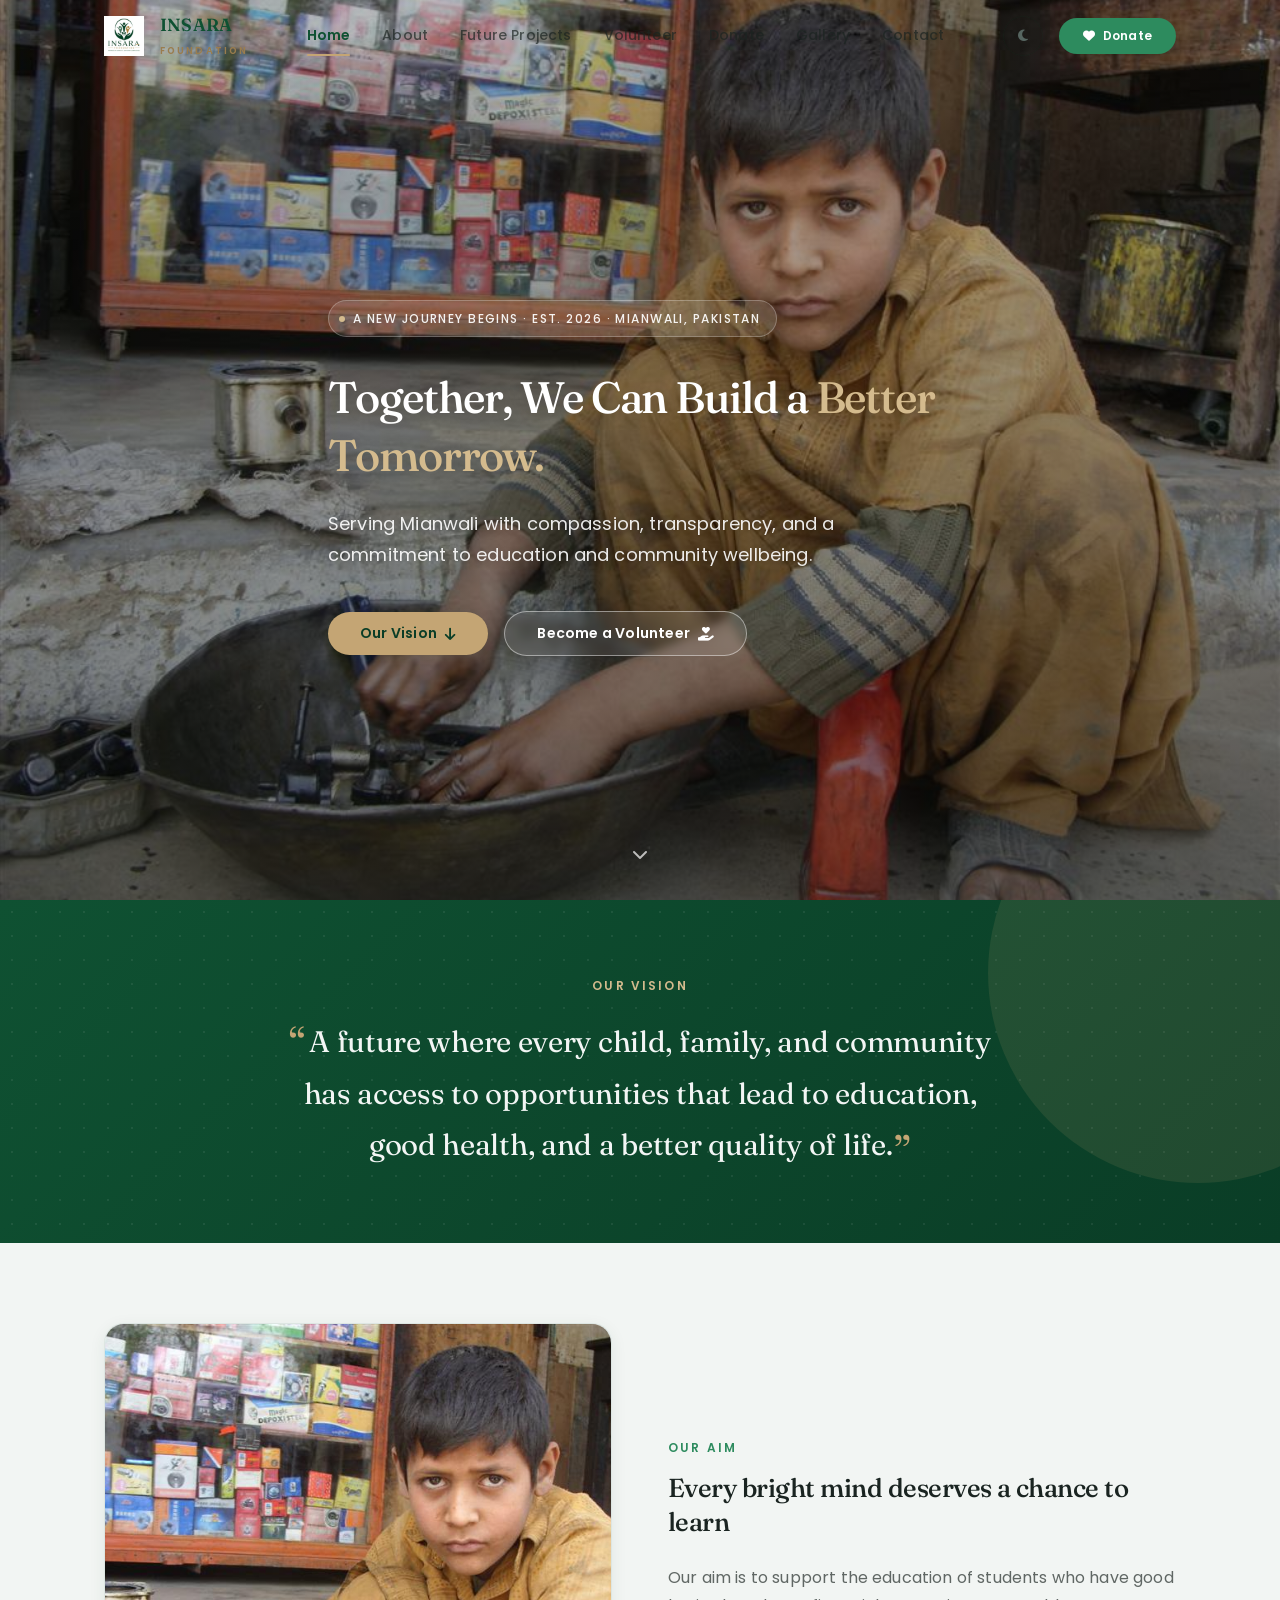
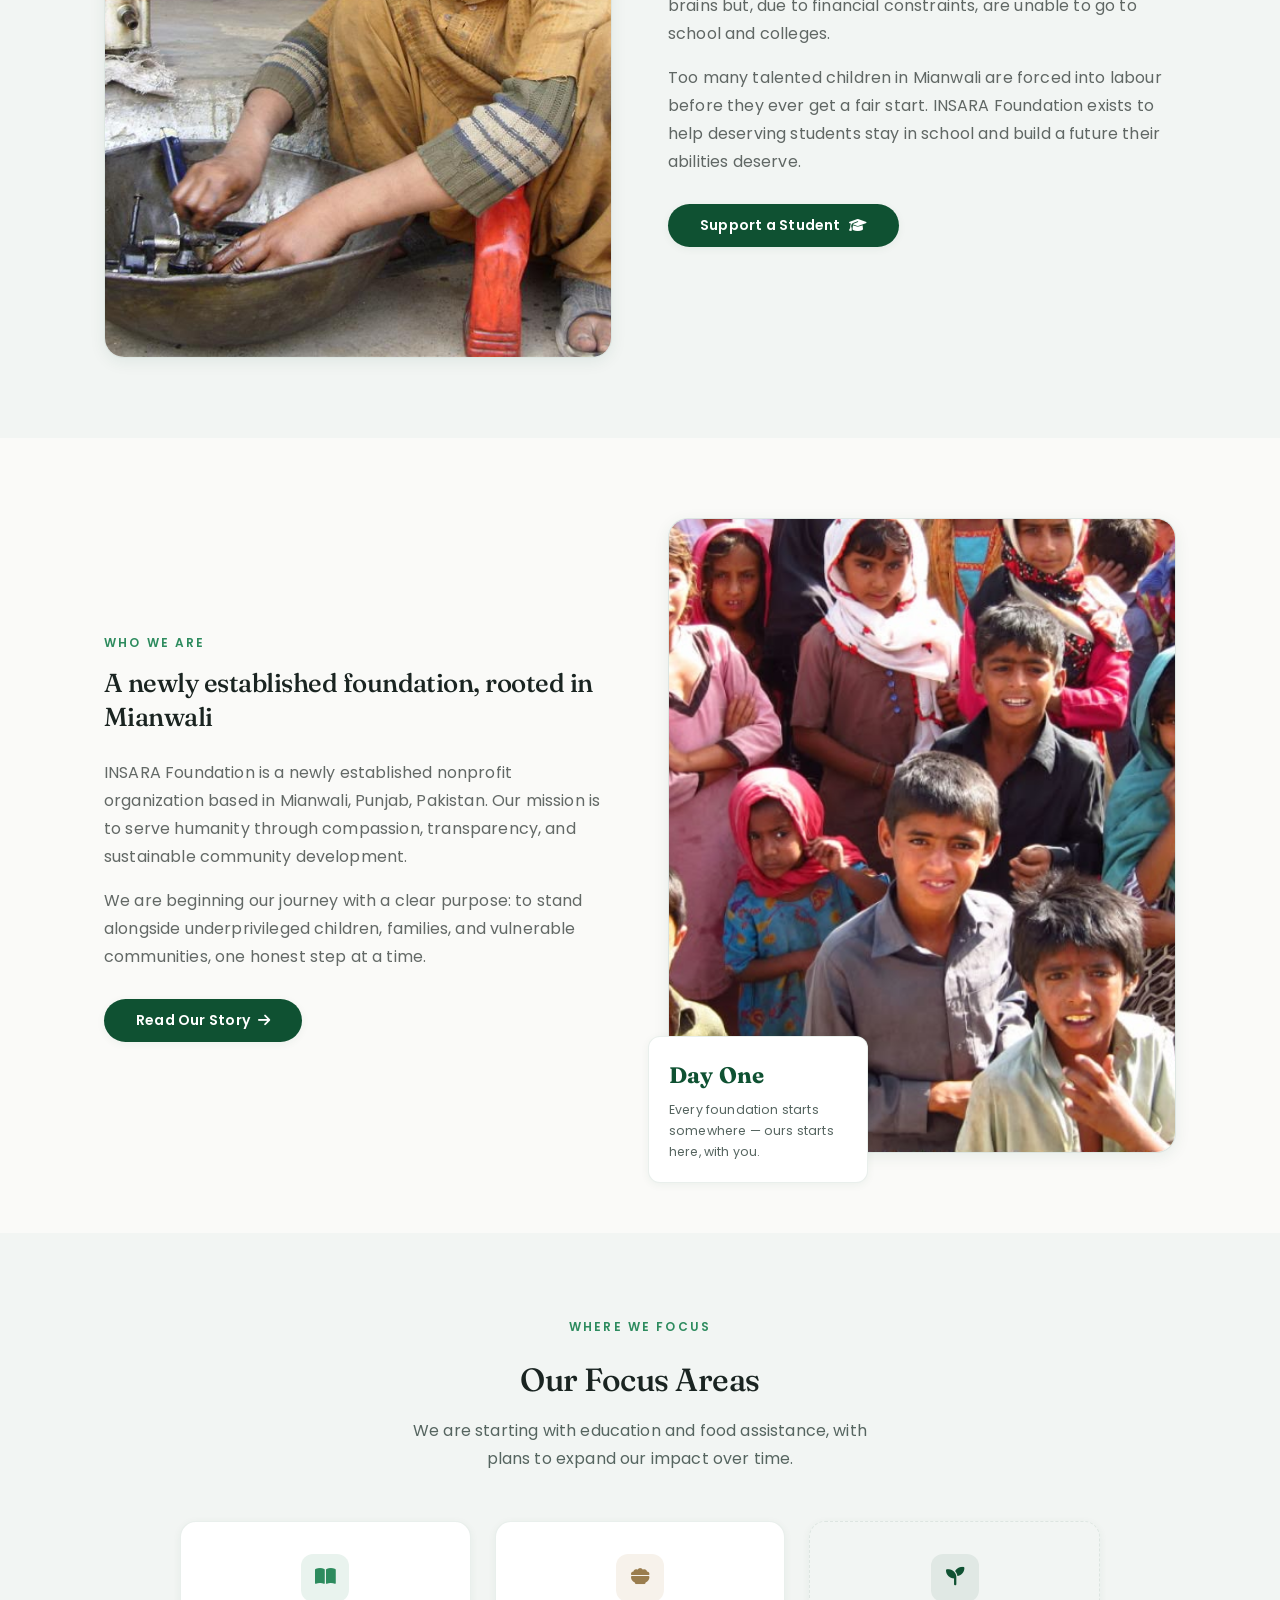
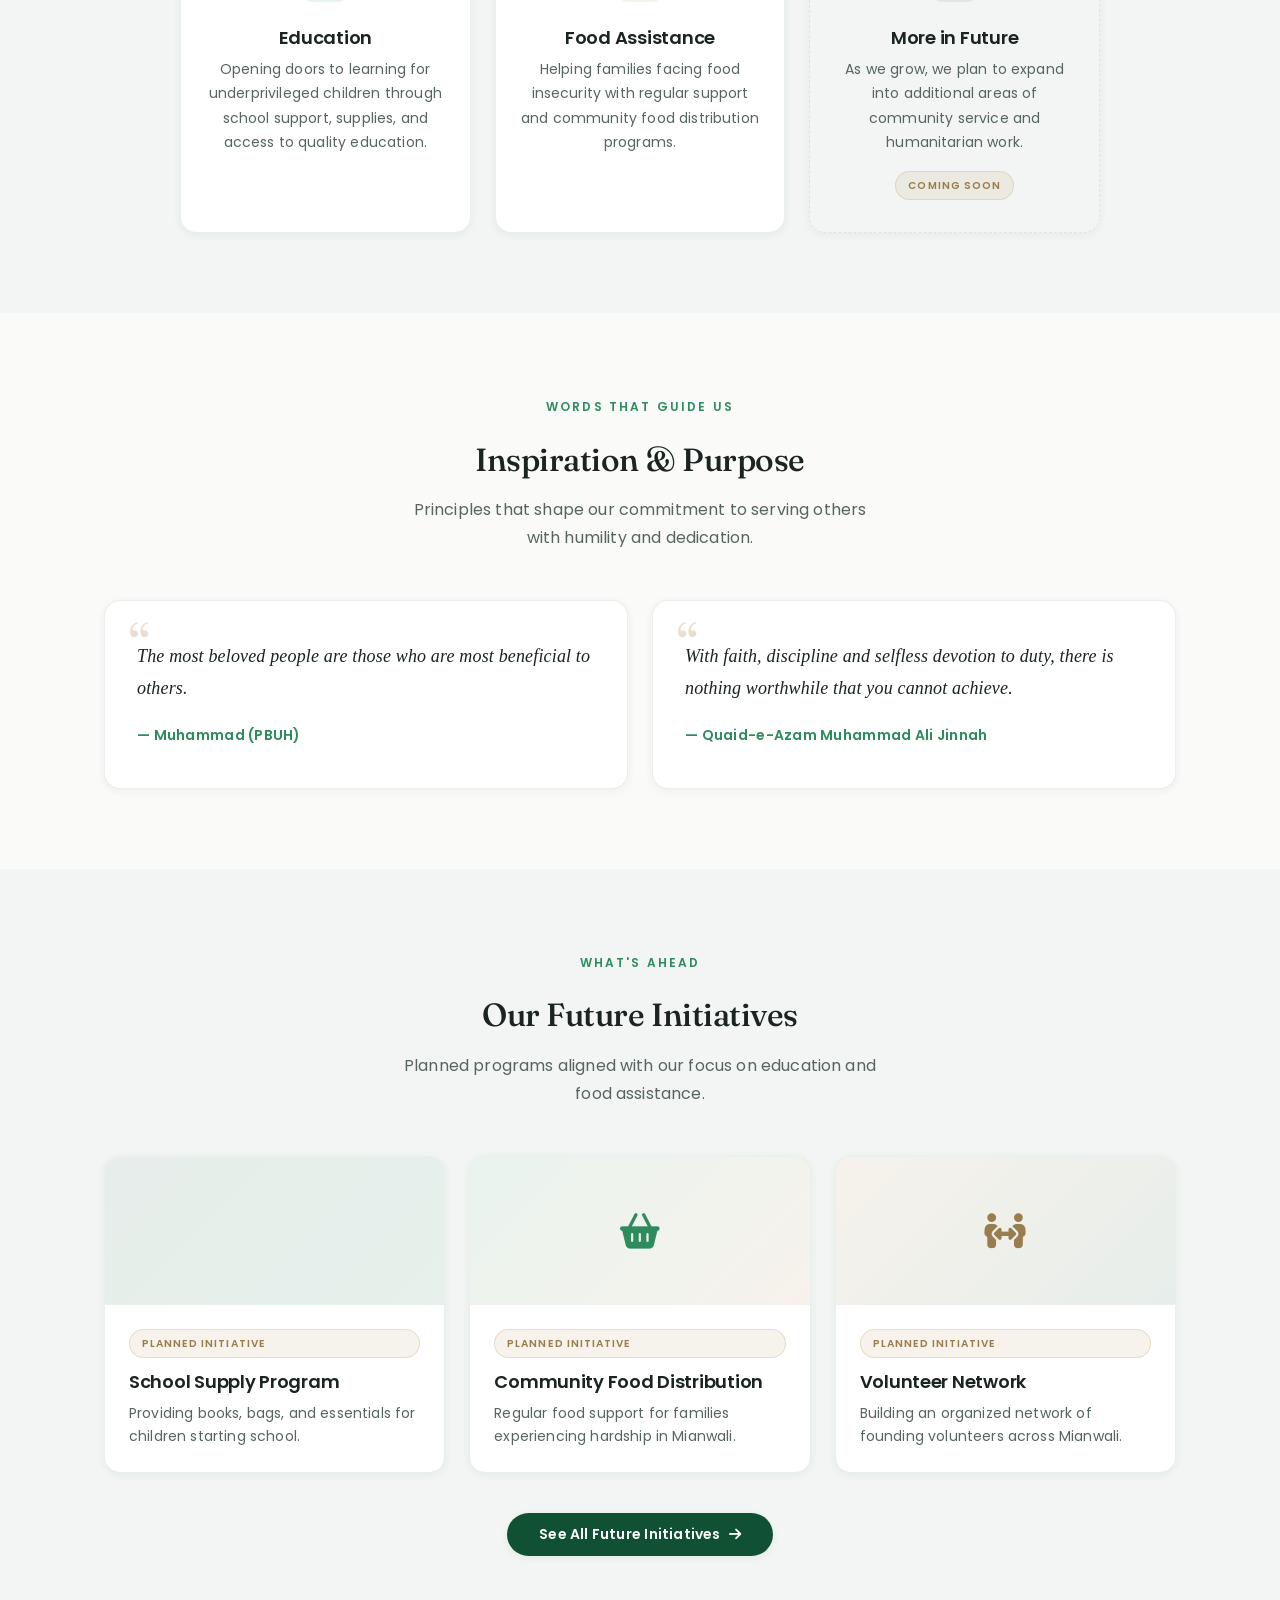
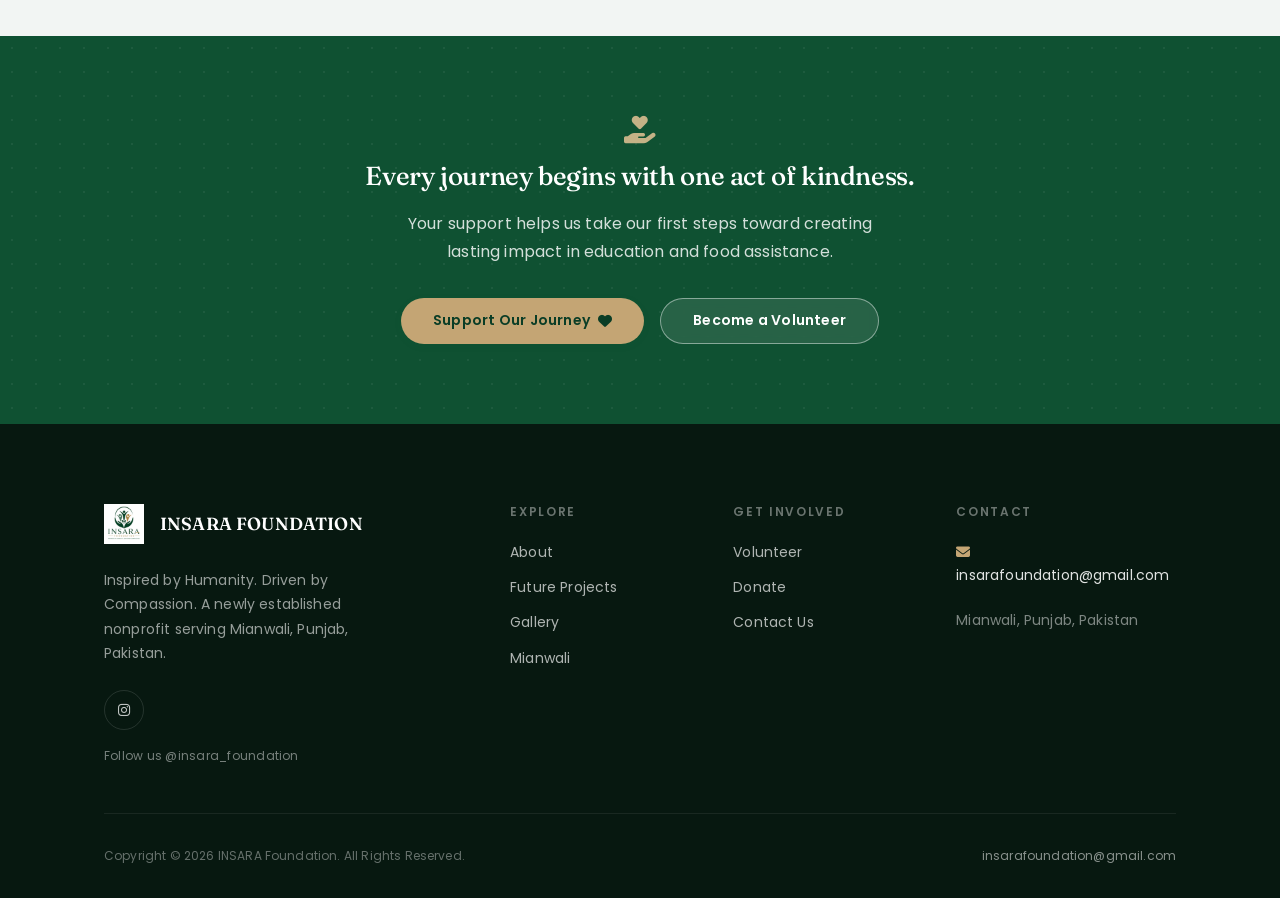
==== commit 5d12d22a: "finalllll" ====
--- a/index.html
+++ b/index.html
@@ -45,17 +45,17 @@
       <button class="icon-btn menu-toggle" id="menu-toggle" aria-label="Open menu" aria-expanded="false"><i class="fa-solid fa-bars"></i></button>
     </div>
   </div>
-  <div class="mobile-nav" id="mobile-nav">
-      <a href="index.html">Home</a>
-      <a href="about.html">About</a>
-      <a href="projects.html">Future Projects</a>
-      <a href="volunteer.html">Volunteer</a>
-      <a href="donate.html">Donate</a>
-      <a href="gallery.html">Gallery</a>
-      <a href="contact.html">Contact</a>
-    <a href="donate.html" class="btn btn-secondary btn-block" style="margin-top:18px;"><i class="fa-solid fa-heart"></i> Donate</a>
-  </div>
 </header>
+<div class="mobile-nav" id="mobile-nav">
+    <a href="index.html">Home</a>
+    <a href="about.html">About</a>
+    <a href="projects.html">Future Projects</a>
+    <a href="volunteer.html">Volunteer</a>
+    <a href="donate.html">Donate</a>
+    <a href="gallery.html">Gallery</a>
+    <a href="contact.html">Contact</a>
+  <a href="donate.html" class="btn btn-secondary btn-block" style="margin-top:18px;"><i class="fa-solid fa-heart"></i> Donate</a>
+</div>
 
 <section class="hero" style="background-image:url('images/hero.jpg');">
   <div class="container hero-inner">
@@ -77,6 +77,23 @@
   <div class="container vision-inner reveal">
     <span class="eyebrow">Our Vision</span>
     <blockquote class="vision-statement">A future where every child, family, and community has access to opportunities that lead to education, good health, and a better quality of life.</blockquote>
+  </div>
+</section>
+
+<section class="section section-alt" id="our-aim">
+  <div class="container two-col reverse-mobile">
+    <div class="img-wrap reveal">
+      <div class="img-frame img-round" style="aspect-ratio:4/5;">
+        <img loading="lazy" src="images/child-workshop.jpg" alt="A young boy washing motorcycle parts instead of attending school due to financial hardship">
+      </div>
+    </div>
+    <div class="reveal">
+      <span class="eyebrow">Our Aim</span>
+      <h2 class="font-display section-title">Every bright mind deserves a chance to learn</h2>
+      <p class="prose">Our aim is to support the education of students who have good brains but, due to financial constraints, are unable to go to school and colleges.</p>
+      <p class="prose">Too many talented children in Mianwali are forced into labour before they ever get a fair start. INSARA Foundation exists to help deserving students stay in school and build a future their abilities deserve.</p>
+      <a href="donate.html" class="btn btn-primary" style="margin-top:28px;">Support a Student <i class="fa-solid fa-graduation-cap"></i></a>
+    </div>
   </div>
 </section>
 
@@ -91,7 +108,7 @@
     </div>
       <div class="img-wrap reveal">
       <div class="img-frame img-round" style="aspect-ratio:4/5;">
-        <img loading="lazy" src="images/about.jpg" alt="Children in a Mianwali community, representing those INSARA Foundation hopes to support through education">
+        <img loading="lazy" src="images/about.jpg" alt="A young girl studying, representing the children INSARA Foundation hopes to support">
       </div>
       <div class="floating-card">
         <strong>Day One</strong>
--- a/css/style.css
+++ b/css/style.css
@@ -230,11 +230,14 @@
 .menu-toggle{ display:none; }
 
 .mobile-nav{
-  display:none; position:fixed; inset:var(--header-h) 0 0 0; z-index:999;
+  display:none; position:fixed; top:var(--header-h); left:0; right:0; bottom:0; z-index:1001;
   background:#fff; padding:24px 20px; overflow-y:auto;
-}
+  -webkit-overflow-scrolling:touch;
+}
+.site-header.scrolled + .mobile-nav{ top:var(--header-h-scrolled); }
 body.dark .mobile-nav{ background:var(--color-bg-dark); }
 .mobile-nav.open{ display:block; }
+body.menu-open{ overflow:hidden; }
 .mobile-nav a{
   display:block; padding:15px 4px; border-bottom:1px solid var(--color-border);
   font-weight:500; font-size:var(--text-sm); color:var(--color-text-soft);
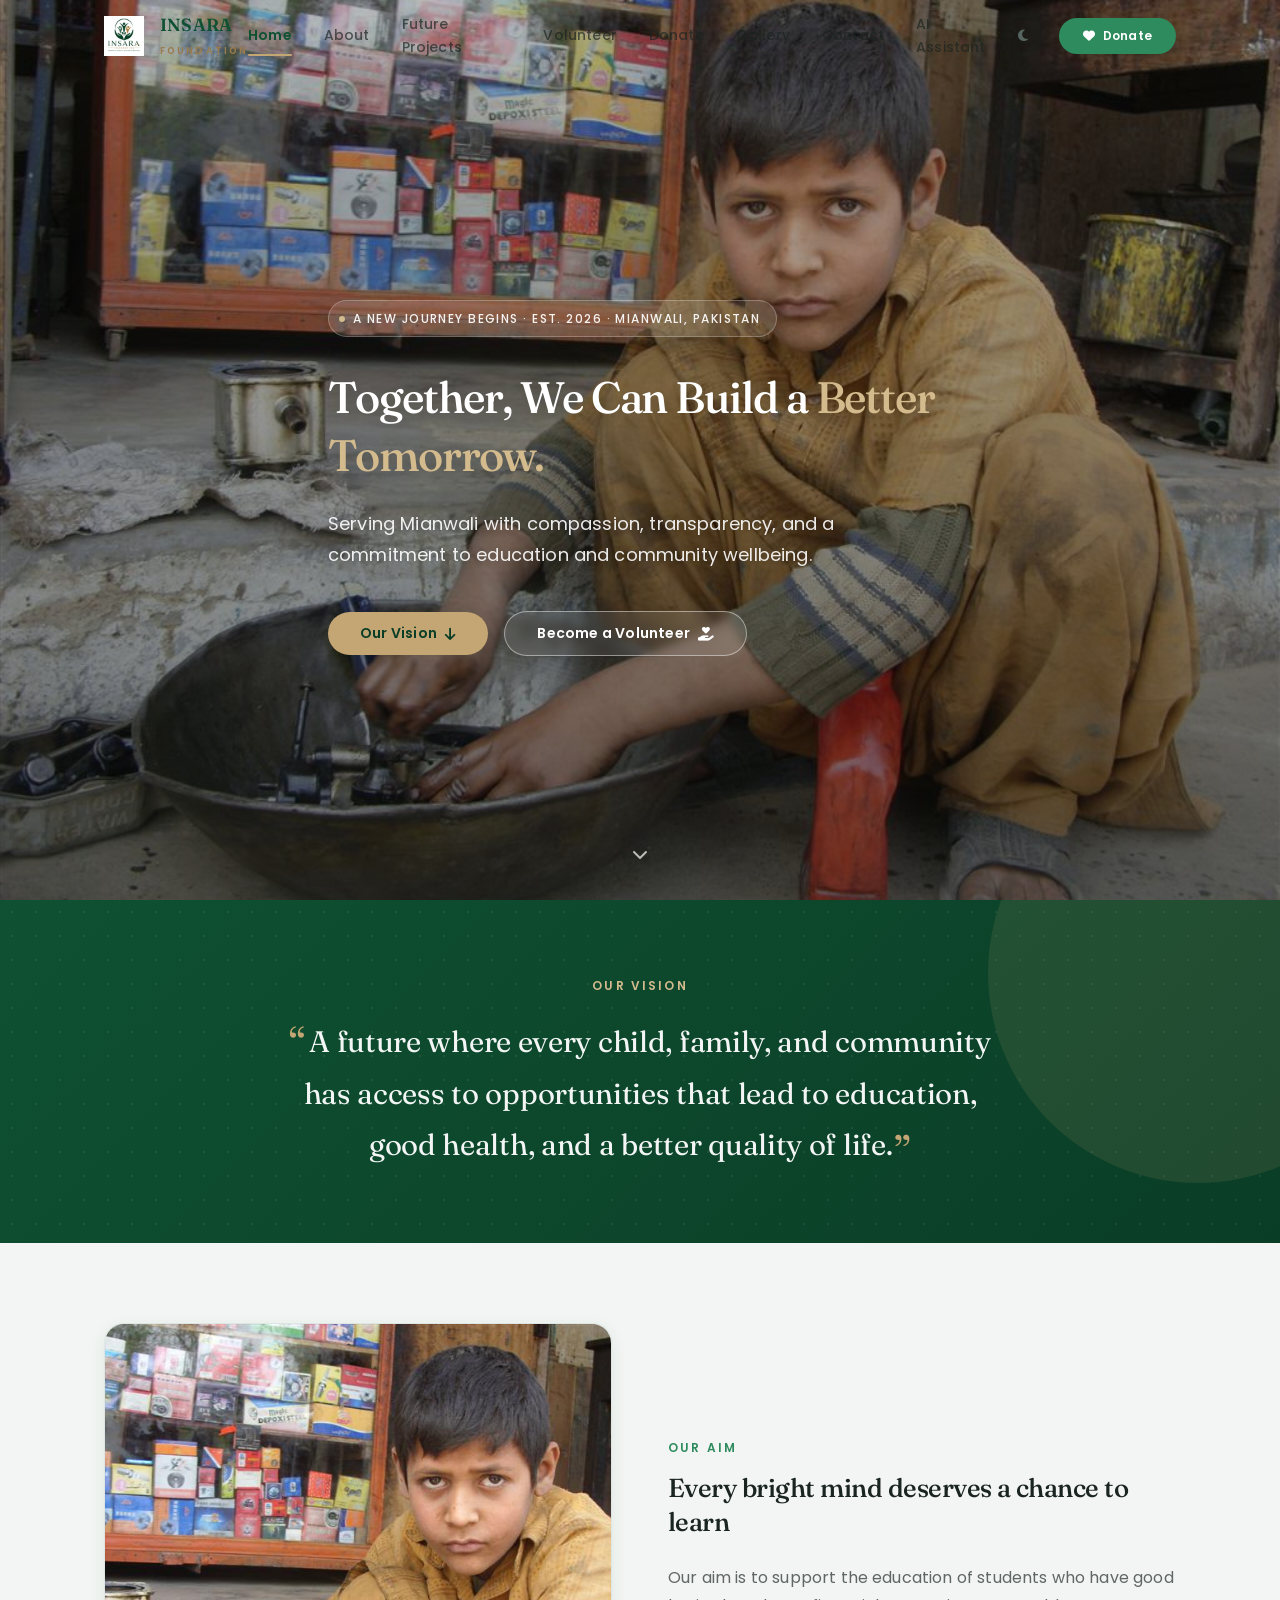
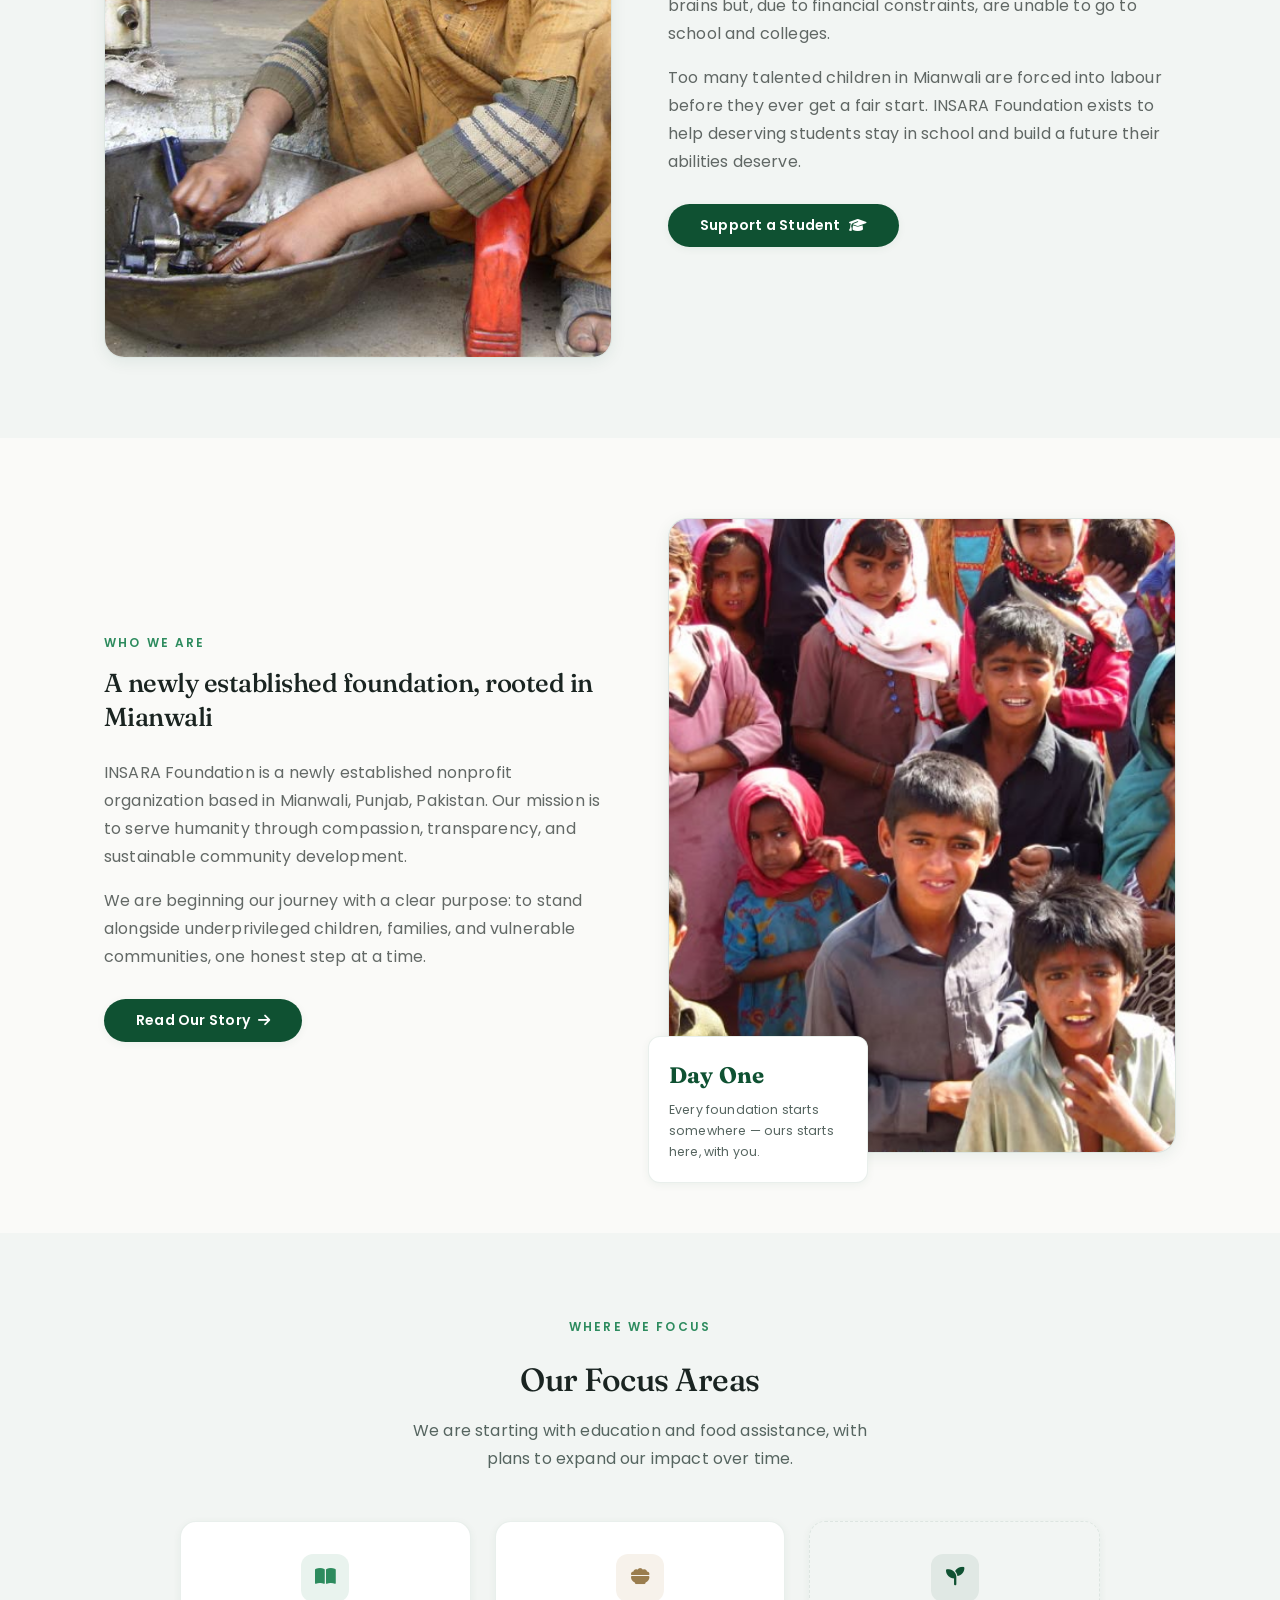
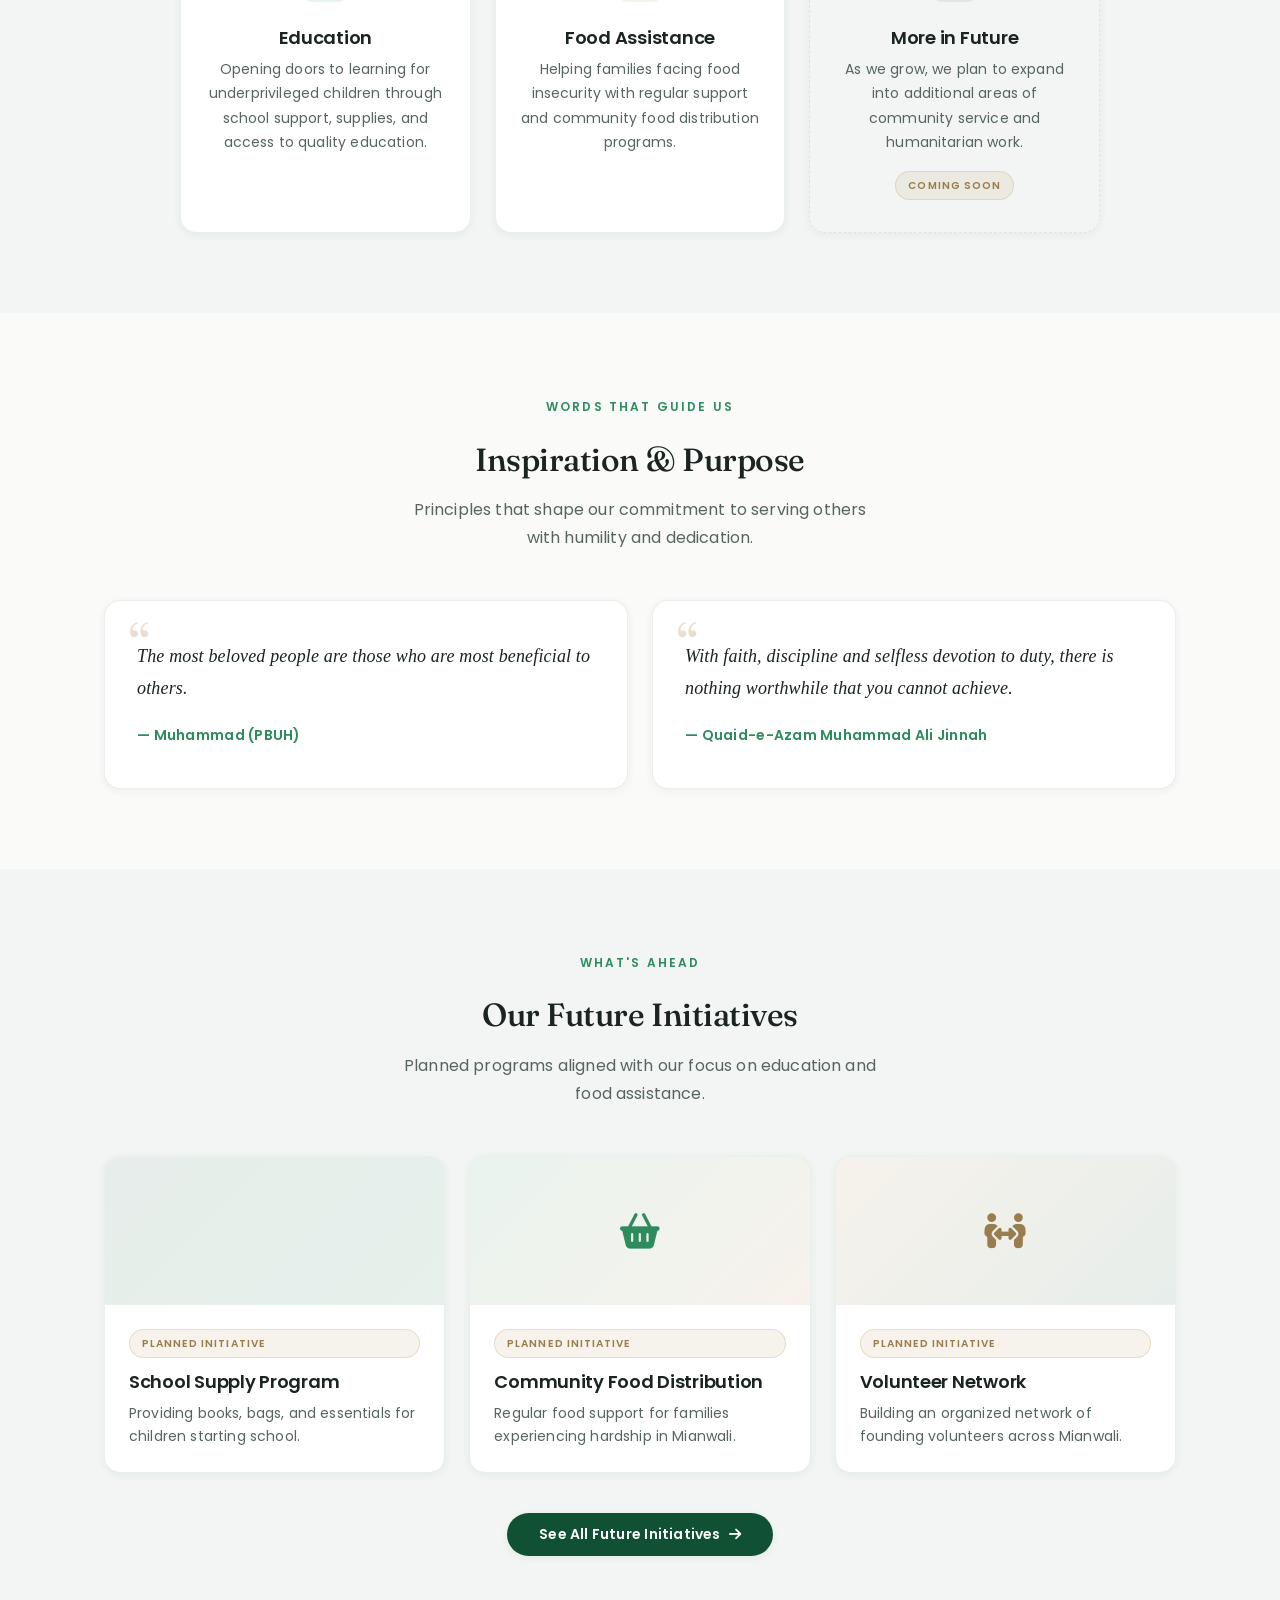
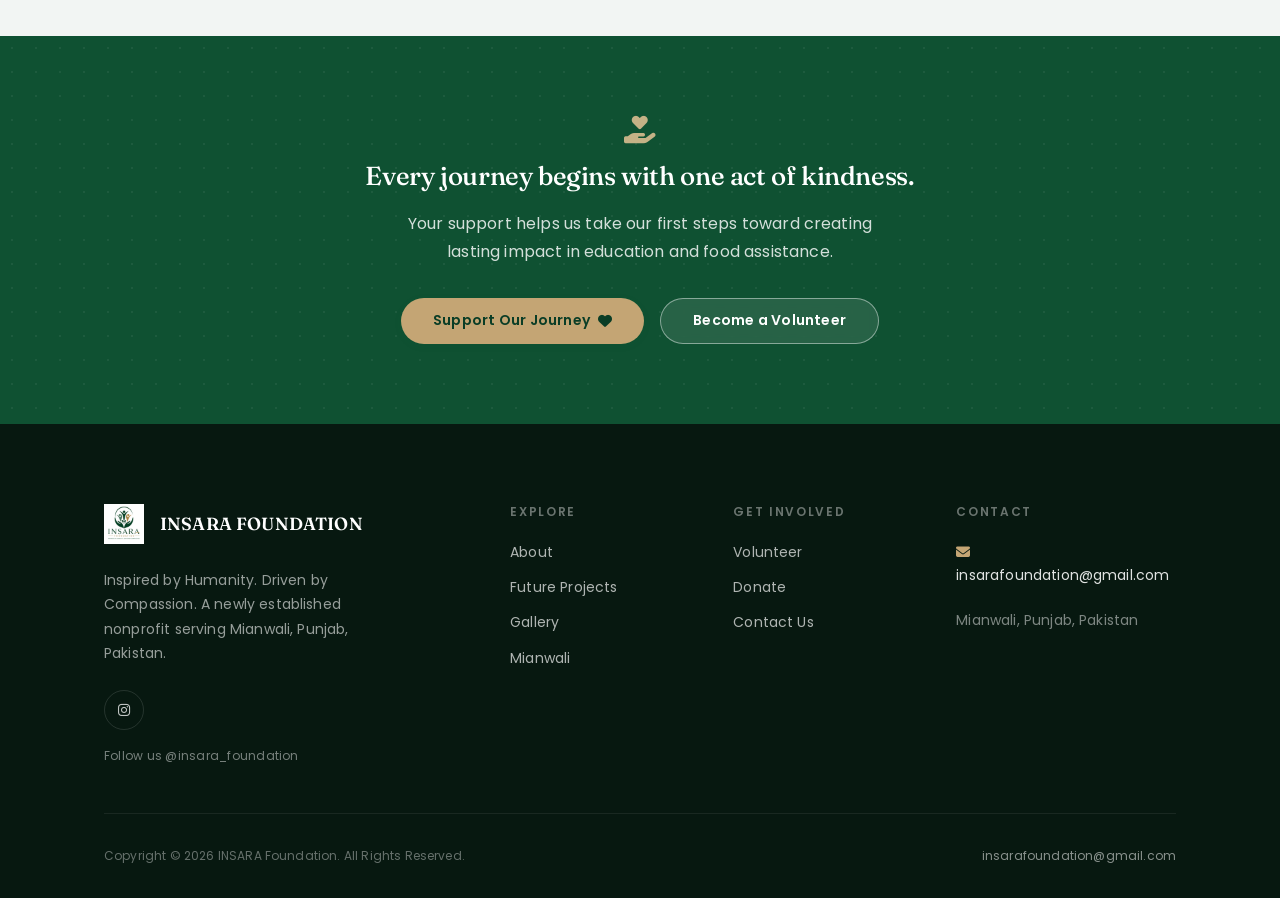
==== commit 8ca7295d: "ai asistant" ====
--- a/index.html
+++ b/index.html
@@ -6,7 +6,7 @@
 <title>INSARA Foundation | Inspired by Humanity. Driven by Compassion.</title>
 <meta name="description" content="INSARA Foundation is a newly established nonprofit organization based in Mianwali, Punjab, Pakistan, serving humanity through compassion, transparency, and sustainable community development.">
 <meta name="keywords" content="INSARA Foundation, Mianwali, Punjab, Pakistan, NGO, nonprofit, charity, humanitarian, volunteer, donate">
-<meta property="og:title" content="INSARA Foundation | Inspired by Humanity. Driven by Compassion.">
+<meta property="og:title" content="INSARA Foundation | Inspired by Humanity.  Driven by Compassion.">
 <meta property="og:description" content="INSARA Foundation is a newly established nonprofit organization based in Mianwali, Punjab, Pakistan, serving humanity through compassion, transparency, and sustainable community development.">
 <meta property="og:type" content="website">
 <meta property="og:image" content="images/hero.jpg">
@@ -38,6 +38,7 @@
         <a href="donate.html">Donate</a>
         <a href="gallery.html">Gallery</a>
         <a href="contact.html">Contact</a>
+      <a href="chatbot.html">AI Assistant</a>
     </nav>
     <div class="header-actions">
       <button class="icon-btn" id="dark-toggle" aria-label="Toggle dark mode"><i class="fa-solid fa-moon"></i></button>
@@ -54,6 +55,7 @@
     <a href="donate.html">Donate</a>
     <a href="gallery.html">Gallery</a>
     <a href="contact.html">Contact</a>
+      <a href="chatbot.html">AI Assistant</a>
   <a href="donate.html" class="btn btn-secondary btn-block" style="margin-top:18px;"><i class="fa-solid fa-heart"></i> Donate</a>
 </div>
 
--- a/css/responsive.css
+++ b/css/responsive.css
@@ -5,6 +5,9 @@
 
 /* ---------- tablets & small laptops (<=1024px) ---------- */
 @media (max-width:1024px){
+  .main-nav{ gap:18px; }
+  .main-nav a{ font-size:.8rem; }
+  .header-actions .btn-secondary{ display:none; }
   .grid-4{ grid-template-columns:repeat(2,1fr); }
   .grid-3, .grid-focus{ grid-template-columns:repeat(2,1fr); }
   .footer-grid{ grid-template-columns:1fr 1fr; gap:32px; }
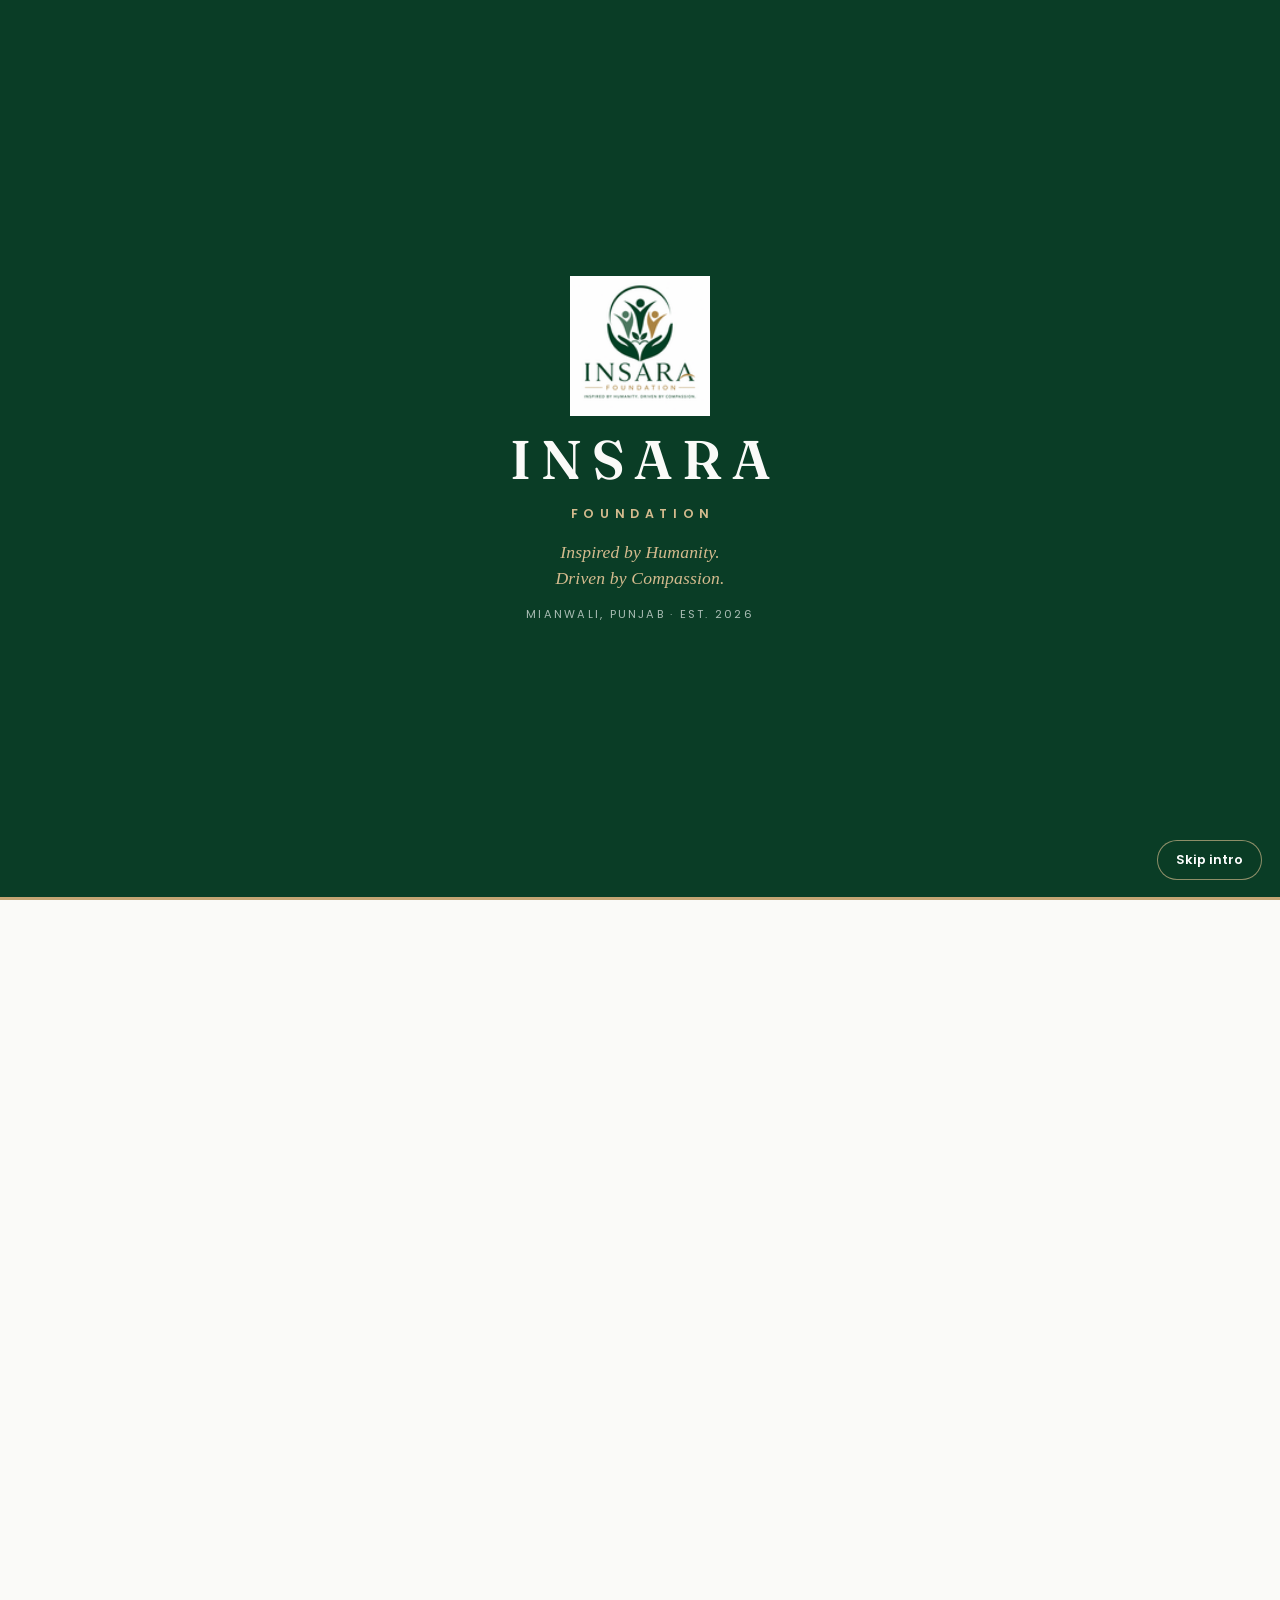
==== commit 9b21a58d: "animation" ====
--- a/index.html
+++ b/index.html
@@ -19,6 +19,16 @@
 <link rel="stylesheet" href="css/style.css">
 <link rel="stylesheet" href="css/responsive.css">
 <link rel="stylesheet" href="https://cdnjs.cloudflare.com/ajax/libs/font-awesome/6.5.1/css/all.min.css">
+<script>
+  (function () {
+    try {
+      var reduced = matchMedia('(prefers-reduced-motion: reduce)').matches;
+      var seen = sessionStorage.getItem('insara-intro');
+      var force = /[?&]intro=1/.test(location.search);
+      if (force || (!reduced && !seen)) document.documentElement.classList.add('ins-on');
+    } catch (e) {}
+  })();
+</script>
 </head>
 <body>
 <header class="site-header" id="site-header">
--- a/css/style.css
+++ b/css/style.css
@@ -122,6 +122,30 @@
   color:var(--color-text-dark);
 }
 
+/* INSARA welcome intro */
+html.ins-on{overflow:hidden}
+html.ins-on body{visibility:hidden}
+html.ins-reveal body{visibility:visible}
+.ins-intro{position:fixed;inset:0;z-index:9999;display:grid;place-items:center;overflow:hidden;background:#0A3D26;color:#FAFAF8;visibility:visible}
+.ins-door{position:absolute;inset:0 50% 0 0;background:#0A3D26;will-change:transform;transition:transform 780ms cubic-bezier(.76,0,.24,1)}
+.ins-door--right{inset:0 0 0 50%}
+.ins-intro.leave .ins-door--left{transform:translateX(-101%)}
+.ins-intro.leave .ins-door--right{transform:translateX(101%)}
+.ins-stage{position:relative;z-index:1;display:grid;justify-items:center;gap:14px;padding:24px;text-align:center;transition:opacity 240ms ease-out}
+.ins-intro.leave .ins-stage{opacity:0}
+.ins-mark{width:clamp(90px,20vmin,140px);height:auto;animation:ins-mark-in 900ms cubic-bezier(.2,.8,.2,1) both}
+.ins-word{font:600 clamp(2rem,8vmin,3.4rem)/1.1 var(--font-display);letter-spacing:.18em;padding-left:.18em;animation:ins-rise-in 600ms 350ms both}
+.ins-sub{font-size:.78rem;font-weight:600;letter-spacing:.45em;text-transform:uppercase;color:#D4BB8E;padding-left:.45em;animation:ins-rise-in 600ms 550ms both}
+.ins-tagline{font:italic 1.1rem/1.5 var(--font-display);color:#D4BB8E;animation:ins-rise-in 600ms 800ms both}
+.ins-meta{font-size:.7rem;letter-spacing:.2em;text-transform:uppercase;color:rgba(237,242,239,.7);animation:ins-rise-in 600ms 1s both}
+.ins-progress{position:absolute;z-index:2;bottom:0;left:0;right:0;height:3px;background:#C4A574;transform:scaleX(0);transform-origin:left;animation:ins-progress 3s ease-out both}
+.ins-skip{position:absolute;z-index:3;right:max(18px,env(safe-area-inset-right));bottom:max(20px,env(safe-area-inset-bottom));padding:10px 18px;border:1px solid rgba(212,187,142,.65);border-radius:999px;background:rgba(10,61,38,.8);color:#fff;font:600 .8rem var(--font-body);cursor:pointer}
+.ins-intro.leave .ins-skip{opacity:0;pointer-events:none}
+@keyframes ins-rise-in{from{opacity:0;transform:translateY(12px)}to{opacity:1;transform:none}}
+@keyframes ins-mark-in{from{opacity:0;transform:scale(.75)}to{opacity:1;transform:scale(1)}}
+@keyframes ins-progress{to{transform:scaleX(1)}}
+@media(prefers-reduced-motion:reduce){html.ins-on{overflow:auto}html.ins-on body{visibility:visible}.ins-intro{display:none!important}}
+
 .container{ max-width:var(--container); margin-inline:auto; padding-inline:var(--space-3); }
 .section{ padding:var(--space-10) 0; }
 .section-compact{ padding:var(--space-8) 0; }
@@ -218,6 +242,12 @@
 .main-nav a.active{ color:var(--color-primary); font-weight:600; }
 body.dark .main-nav a.active{ color:var(--color-accent-light); }
 
+/* Keep the navigation legible while the transparent header sits over a hero image. */
+.site-header:not(.scrolled) .main-nav a{ color:rgba(255,255,255,.9); }
+.site-header:not(.scrolled) .main-nav a:hover,
+.site-header:not(.scrolled) .main-nav a.active{ color:var(--color-accent-light); }
+.site-header:not(.scrolled) .main-nav a::after{ background:var(--color-accent-light); }
+
 .header-actions{ display:flex; align-items:center; gap:var(--space-2); }
 .icon-btn{
   height:40px; width:40px; border-radius:50%; display:grid; place-items:center;
@@ -226,6 +256,13 @@
 }
 .icon-btn:hover{ border-color:var(--color-secondary); color:var(--color-secondary); background:rgba(45,139,94,.06); }
 body.dark .icon-btn{ border-color:var(--color-border-dark); color:#D1D5DB; }
+.site-header:not(.scrolled) .icon-btn{
+  border-color:rgba(255,255,255,.55); color:#fff; background:rgba(10,22,18,.2);
+}
+.site-header:not(.scrolled) .icon-btn:hover{
+  border-color:var(--color-accent-light); color:var(--color-accent-light);
+  background:rgba(255,255,255,.12);
+}
 
 .menu-toggle{ display:none; }
 
